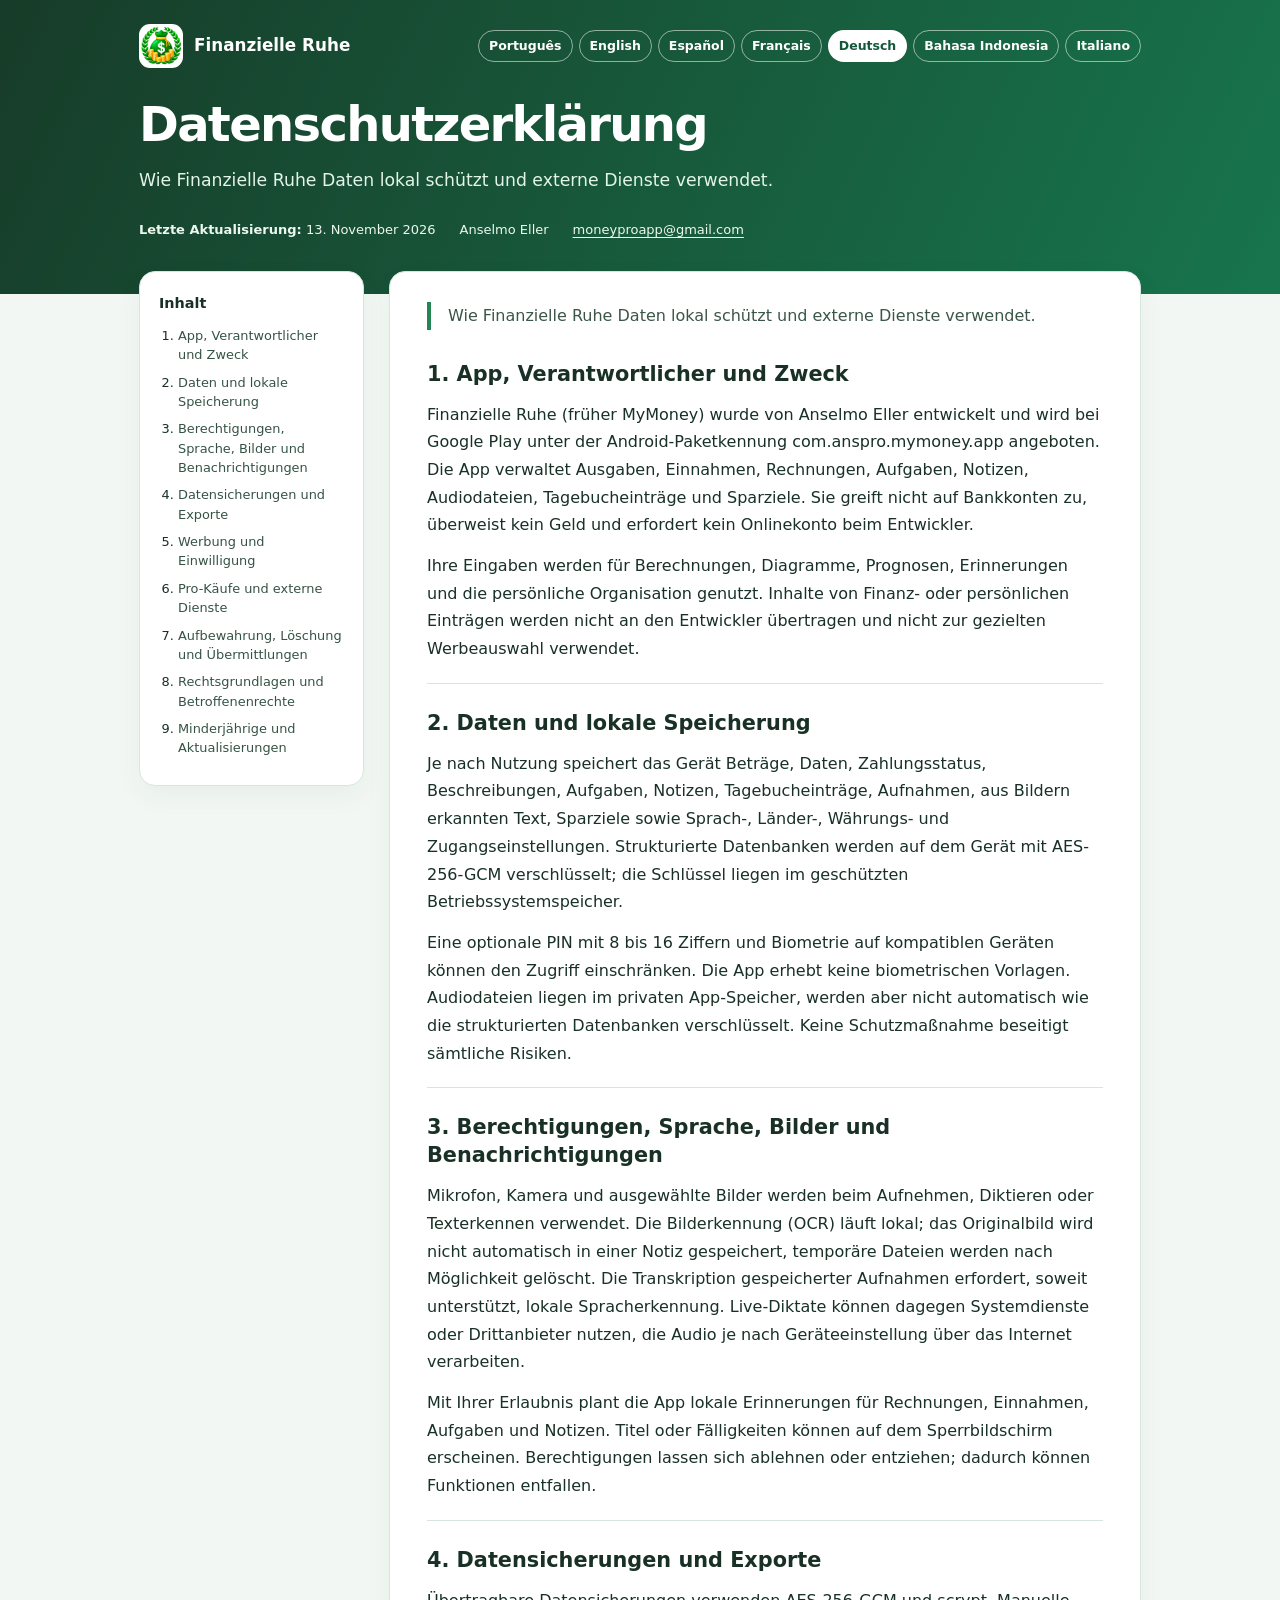
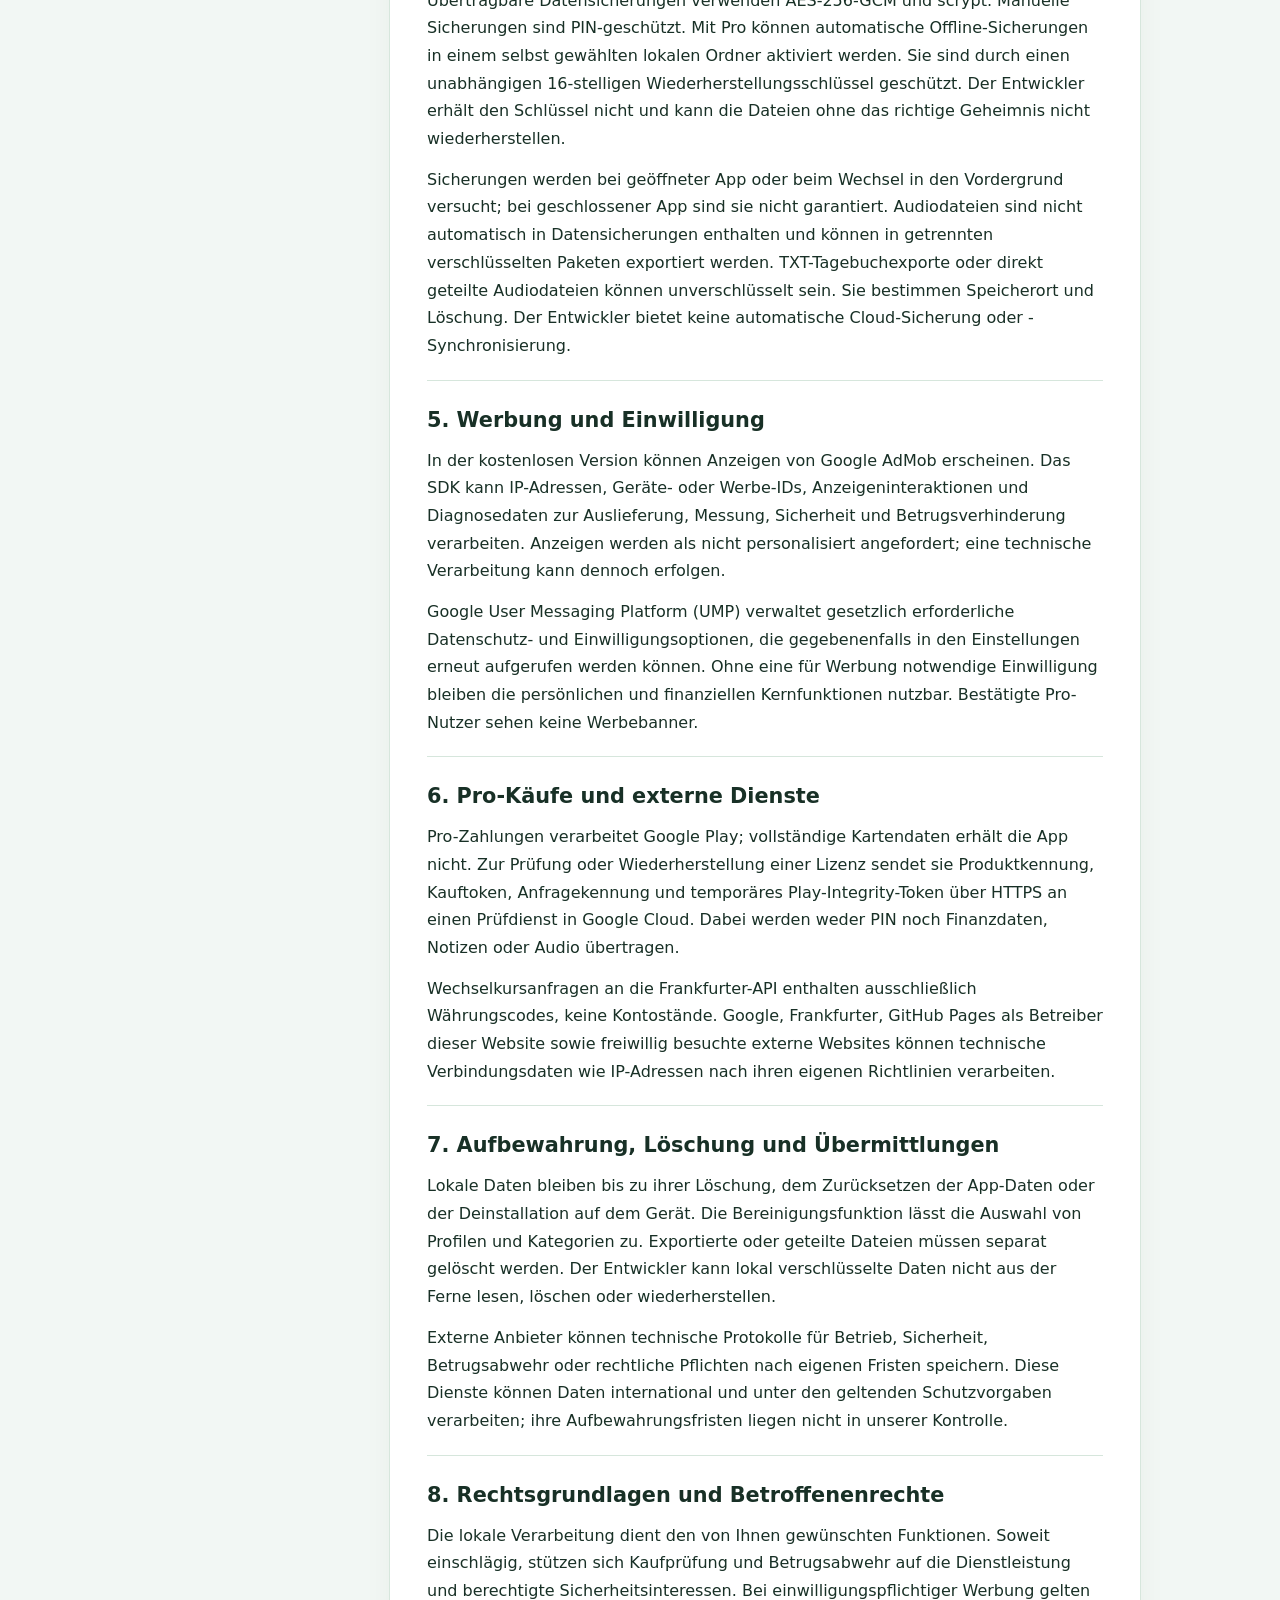
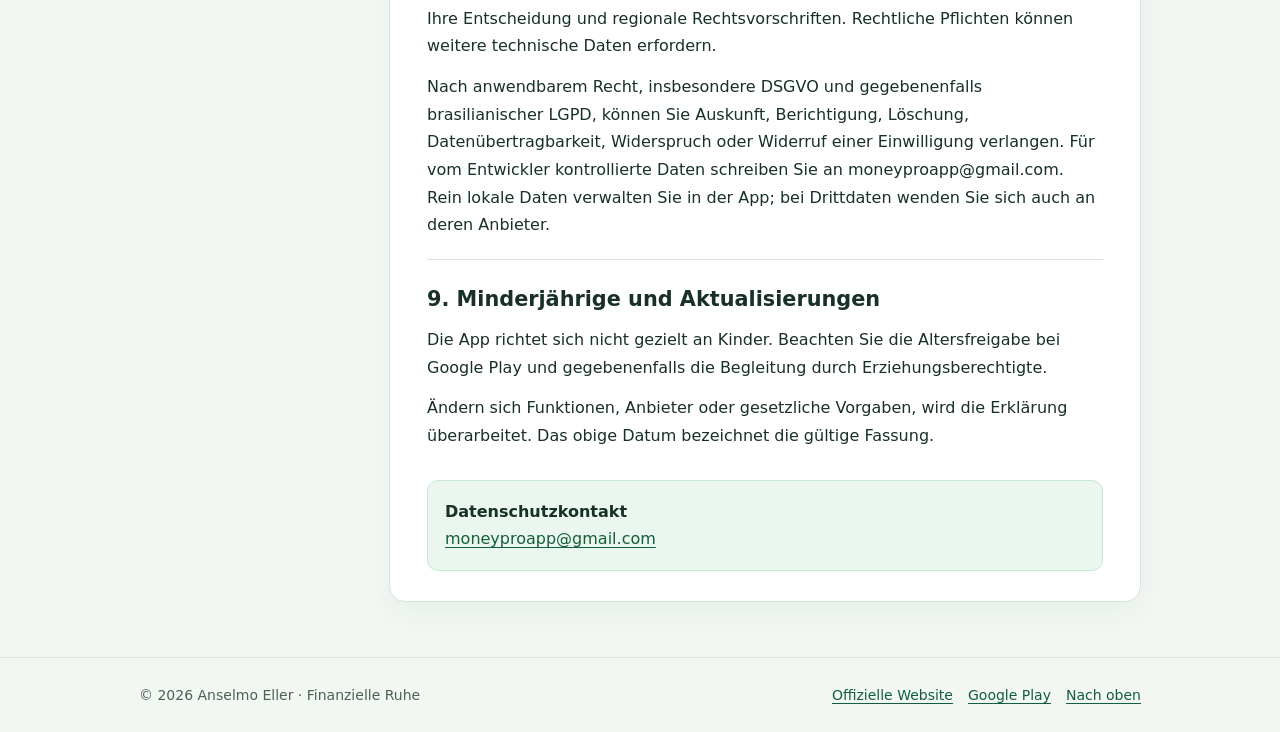
==== de/index.html @ 85665f8b "Add files via upload" ====
<!doctype html><html lang="de-DE"><head><meta charset="utf-8"><meta name="viewport" content="width=device-width,initial-scale=1"><title>Datenschutzerklärung | Finanzielle Ruhe</title><meta name="description" content="Wie Finanzielle Ruhe Daten lokal schützt und externe Dienste verwendet."><meta name="robots" content="index,follow"><meta name="theme-color" content="#155a38"><link rel="canonical" href="https://anselmoeller.github.io/mymoney-privacidade/de/"><link rel="alternate" hreflang="pt-BR" href="https://anselmoeller.github.io/mymoney-privacidade/">
<link rel="alternate" hreflang="en-US" href="https://anselmoeller.github.io/mymoney-privacidade/en/">
<link rel="alternate" hreflang="es-419" href="https://anselmoeller.github.io/mymoney-privacidade/es/">
<link rel="alternate" hreflang="fr-FR" href="https://anselmoeller.github.io/mymoney-privacidade/fr/">
<link rel="alternate" hreflang="de-DE" href="https://anselmoeller.github.io/mymoney-privacidade/de/">
<link rel="alternate" hreflang="id" href="https://anselmoeller.github.io/mymoney-privacidade/id/">
<link rel="alternate" hreflang="it-IT" href="https://anselmoeller.github.io/mymoney-privacidade/it/"><link rel="alternate" hreflang="x-default" href="https://anselmoeller.github.io/mymoney-privacidade/"><link rel="icon" href="../assets/privacy-favicon.png" type="image/png"><link rel="stylesheet" href="../assets/privacy.css"><meta property="og:type" content="website"><meta property="og:title" content="Datenschutzerklärung | Finanzielle Ruhe"><meta property="og:description" content="Wie Finanzielle Ruhe Daten lokal schützt und externe Dienste verwendet."><meta property="og:url" content="https://anselmoeller.github.io/mymoney-privacidade/de/"></head><body id="top"><a class="skip" href="#main">Datenschutzerklärung</a><header class="hero"><div class="wrap"><div class="top"><a class="brand" href="https://anselmoeller.github.io/paz-financeira/de/"><img src="../assets/privacy-app-icon.webp" alt="" width="44" height="44"><span>Finanzielle Ruhe</span></a><nav class="languages" aria-label="Languages"><a lang="pt-BR" hreflang="pt-BR" href="https://anselmoeller.github.io/mymoney-privacidade/">Português</a>
<a lang="en-US" hreflang="en-US" href="https://anselmoeller.github.io/mymoney-privacidade/en/">English</a>
<a lang="es-419" hreflang="es-419" href="https://anselmoeller.github.io/mymoney-privacidade/es/">Español</a>
<a lang="fr-FR" hreflang="fr-FR" href="https://anselmoeller.github.io/mymoney-privacidade/fr/">Français</a>
<a lang="de-DE" hreflang="de-DE" href="https://anselmoeller.github.io/mymoney-privacidade/de/" aria-current="page">Deutsch</a>
<a lang="id" hreflang="id" href="https://anselmoeller.github.io/mymoney-privacidade/id/">Bahasa Indonesia</a>
<a lang="it-IT" hreflang="it-IT" href="https://anselmoeller.github.io/mymoney-privacidade/it/">Italiano</a></nav></div><div class="heading"><h1>Datenschutzerklärung</h1><p>Wie Finanzielle Ruhe Daten lokal schützt und externe Dienste verwendet.</p><div class="meta"><span><strong>Letzte Aktualisierung:</strong> 13. November 2026</span><span>Anselmo Eller</span><span><a href="mailto:moneyproapp@gmail.com">moneyproapp@gmail.com</a></span></div></div></div></header><div class="wrap grid" id="main"><aside class="toc"><h2>Inhalt</h2><ol><li><a href="#p-1">App, Verantwortlicher und Zweck</a></li>
<li><a href="#p-2">Daten und lokale Speicherung</a></li>
<li><a href="#p-3">Berechtigungen, Sprache, Bilder und Benachrichtigungen</a></li>
<li><a href="#p-4">Datensicherungen und Exporte</a></li>
<li><a href="#p-5">Werbung und Einwilligung</a></li>
<li><a href="#p-6">Pro-Käufe und externe Dienste</a></li>
<li><a href="#p-7">Aufbewahrung, Löschung und Übermittlungen</a></li>
<li><a href="#p-8">Rechtsgrundlagen und Betroffenenrechte</a></li>
<li><a href="#p-9">Minderjährige und Aktualisierungen</a></li></ol></aside><main class="paper"><p class="intro">Wie Finanzielle Ruhe Daten lokal schützt und externe Dienste verwendet.</p><section id="p-1" aria-labelledby="h-1"><h2 id="h-1">1. App, Verantwortlicher und Zweck</h2>
<p>Finanzielle Ruhe (früher MyMoney) wurde von Anselmo Eller entwickelt und wird bei Google Play unter der Android-Paketkennung com.anspro.mymoney.app angeboten. Die App verwaltet Ausgaben, Einnahmen, Rechnungen, Aufgaben, Notizen, Audiodateien, Tagebucheinträge und Sparziele. Sie greift nicht auf Bankkonten zu, überweist kein Geld und erfordert kein Onlinekonto beim Entwickler.</p><p>Ihre Eingaben werden für Berechnungen, Diagramme, Prognosen, Erinnerungen und die persönliche Organisation genutzt. Inhalte von Finanz- oder persönlichen Einträgen werden nicht an den Entwickler übertragen und nicht zur gezielten Werbeauswahl verwendet.</p></section>
<section id="p-2" aria-labelledby="h-2"><h2 id="h-2">2. Daten und lokale Speicherung</h2>
<p>Je nach Nutzung speichert das Gerät Beträge, Daten, Zahlungsstatus, Beschreibungen, Aufgaben, Notizen, Tagebucheinträge, Aufnahmen, aus Bildern erkannten Text, Sparziele sowie Sprach-, Länder-, Währungs- und Zugangseinstellungen. Strukturierte Datenbanken werden auf dem Gerät mit AES-256-GCM verschlüsselt; die Schlüssel liegen im geschützten Betriebssystemspeicher.</p><p>Eine optionale PIN mit 8 bis 16 Ziffern und Biometrie auf kompatiblen Geräten können den Zugriff einschränken. Die App erhebt keine biometrischen Vorlagen. Audiodateien liegen im privaten App-Speicher, werden aber nicht automatisch wie die strukturierten Datenbanken verschlüsselt. Keine Schutzmaßnahme beseitigt sämtliche Risiken.</p></section>
<section id="p-3" aria-labelledby="h-3"><h2 id="h-3">3. Berechtigungen, Sprache, Bilder und Benachrichtigungen</h2>
<p>Mikrofon, Kamera und ausgewählte Bilder werden beim Aufnehmen, Diktieren oder Texterkennen verwendet. Die Bilderkennung (OCR) läuft lokal; das Originalbild wird nicht automatisch in einer Notiz gespeichert, temporäre Dateien werden nach Möglichkeit gelöscht. Die Transkription gespeicherter Aufnahmen erfordert, soweit unterstützt, lokale Spracherkennung. Live-Diktate können dagegen Systemdienste oder Drittanbieter nutzen, die Audio je nach Geräteeinstellung über das Internet verarbeiten.</p><p>Mit Ihrer Erlaubnis plant die App lokale Erinnerungen für Rechnungen, Einnahmen, Aufgaben und Notizen. Titel oder Fälligkeiten können auf dem Sperrbildschirm erscheinen. Berechtigungen lassen sich ablehnen oder entziehen; dadurch können Funktionen entfallen.</p></section>
<section id="p-4" aria-labelledby="h-4"><h2 id="h-4">4. Datensicherungen und Exporte</h2>
<p>Übertragbare Datensicherungen verwenden AES-256-GCM und scrypt. Manuelle Sicherungen sind PIN-geschützt. Mit Pro können automatische Offline-Sicherungen in einem selbst gewählten lokalen Ordner aktiviert werden. Sie sind durch einen unabhängigen 16-stelligen Wiederherstellungsschlüssel geschützt. Der Entwickler erhält den Schlüssel nicht und kann die Dateien ohne das richtige Geheimnis nicht wiederherstellen.</p><p>Sicherungen werden bei geöffneter App oder beim Wechsel in den Vordergrund versucht; bei geschlossener App sind sie nicht garantiert. Audiodateien sind nicht automatisch in Datensicherungen enthalten und können in getrennten verschlüsselten Paketen exportiert werden. TXT-Tagebuchexporte oder direkt geteilte Audiodateien können unverschlüsselt sein. Sie bestimmen Speicherort und Löschung. Der Entwickler bietet keine automatische Cloud-Sicherung oder -Synchronisierung.</p></section>
<section id="p-5" aria-labelledby="h-5"><h2 id="h-5">5. Werbung und Einwilligung</h2>
<p>In der kostenlosen Version können Anzeigen von Google AdMob erscheinen. Das SDK kann IP-Adressen, Geräte- oder Werbe-IDs, Anzeigeninteraktionen und Diagnosedaten zur Auslieferung, Messung, Sicherheit und Betrugsverhinderung verarbeiten. Anzeigen werden als nicht personalisiert angefordert; eine technische Verarbeitung kann dennoch erfolgen.</p><p>Google User Messaging Platform (UMP) verwaltet gesetzlich erforderliche Datenschutz- und Einwilligungsoptionen, die gegebenenfalls in den Einstellungen erneut aufgerufen werden können. Ohne eine für Werbung notwendige Einwilligung bleiben die persönlichen und finanziellen Kernfunktionen nutzbar. Bestätigte Pro-Nutzer sehen keine Werbebanner.</p></section>
<section id="p-6" aria-labelledby="h-6"><h2 id="h-6">6. Pro-Käufe und externe Dienste</h2>
<p>Pro-Zahlungen verarbeitet Google Play; vollständige Kartendaten erhält die App nicht. Zur Prüfung oder Wiederherstellung einer Lizenz sendet sie Produktkennung, Kauftoken, Anfragekennung und temporäres Play-Integrity-Token über HTTPS an einen Prüfdienst in Google Cloud. Dabei werden weder PIN noch Finanzdaten, Notizen oder Audio übertragen.</p><p>Wechselkursanfragen an die Frankfurter-API enthalten ausschließlich Währungscodes, keine Kontostände. Google, Frankfurter, GitHub Pages als Betreiber dieser Website sowie freiwillig besuchte externe Websites können technische Verbindungsdaten wie IP-Adressen nach ihren eigenen Richtlinien verarbeiten.</p></section>
<section id="p-7" aria-labelledby="h-7"><h2 id="h-7">7. Aufbewahrung, Löschung und Übermittlungen</h2>
<p>Lokale Daten bleiben bis zu ihrer Löschung, dem Zurücksetzen der App-Daten oder der Deinstallation auf dem Gerät. Die Bereinigungsfunktion lässt die Auswahl von Profilen und Kategorien zu. Exportierte oder geteilte Dateien müssen separat gelöscht werden. Der Entwickler kann lokal verschlüsselte Daten nicht aus der Ferne lesen, löschen oder wiederherstellen.</p><p>Externe Anbieter können technische Protokolle für Betrieb, Sicherheit, Betrugsabwehr oder rechtliche Pflichten nach eigenen Fristen speichern. Diese Dienste können Daten international und unter den geltenden Schutzvorgaben verarbeiten; ihre Aufbewahrungsfristen liegen nicht in unserer Kontrolle.</p></section>
<section id="p-8" aria-labelledby="h-8"><h2 id="h-8">8. Rechtsgrundlagen und Betroffenenrechte</h2>
<p>Die lokale Verarbeitung dient den von Ihnen gewünschten Funktionen. Soweit einschlägig, stützen sich Kaufprüfung und Betrugsabwehr auf die Dienstleistung und berechtigte Sicherheitsinteressen. Bei einwilligungspflichtiger Werbung gelten Ihre Entscheidung und regionale Rechtsvorschriften. Rechtliche Pflichten können weitere technische Daten erfordern.</p><p>Nach anwendbarem Recht, insbesondere DSGVO und gegebenenfalls brasilianischer LGPD, können Sie Auskunft, Berichtigung, Löschung, Datenübertragbarkeit, Widerspruch oder Widerruf einer Einwilligung verlangen. Für vom Entwickler kontrollierte Daten schreiben Sie an moneyproapp@gmail.com. Rein lokale Daten verwalten Sie in der App; bei Drittdaten wenden Sie sich auch an deren Anbieter.</p></section>
<section id="p-9" aria-labelledby="h-9"><h2 id="h-9">9. Minderjährige und Aktualisierungen</h2>
<p>Die App richtet sich nicht gezielt an Kinder. Beachten Sie die Altersfreigabe bei Google Play und gegebenenfalls die Begleitung durch Erziehungsberechtigte.</p><p>Ändern sich Funktionen, Anbieter oder gesetzliche Vorgaben, wird die Erklärung überarbeitet. Das obige Datum bezeichnet die gültige Fassung.</p></section><div class="contact"><strong>Datenschutzkontakt</strong><a href="mailto:moneyproapp@gmail.com">moneyproapp@gmail.com</a></div></main></div><footer class="footer"><div class="wrap foot"><span>© 2026 Anselmo Eller · Finanzielle Ruhe</span><span><a href="https://anselmoeller.github.io/paz-financeira/de/">Offizielle Website</a><a href="https://play.google.com/store/apps/details?id=com.anspro.mymoney.app">Google Play</a><a href="#top">Nach oben</a></span></div></footer></body></html>
---- assets/privacy.css ----
:root{color-scheme:light;--fg:#183026;--green:#136340;--muted:#4b6256;--line:#d6e6dc;--bg:#f2f7f4}*{box-sizing:border-box}html{scroll-behavior:smooth}body{margin:0;background:var(--bg);color:var(--fg);font:16px/1.73 system-ui,-apple-system,"Segoe UI",Arial,sans-serif}a{color:#125f3c;text-underline-offset:3px}a:focus-visible{outline:3px solid #e9b94e;outline-offset:3px}a:hover{text-decoration:none}.wrap{max-width:1040px;margin:0 auto;padding:0 19px}.hero{background:linear-gradient(115deg,#173c29,#17754d);color:#fff;padding:24px 0 52px}.hero a{color:inherit}.top{display:flex;justify-content:space-between;align-items:center;gap:16px;flex-wrap:wrap}.brand{display:flex;align-items:center;gap:11px;text-decoration:none;font-size:1.05rem;font-weight:750}.brand img{width:44px;height:44px;border-radius:11px;background:#fff}.languages{display:flex;flex-wrap:wrap;gap:6px}.languages a{border:1px solid #ffffff88;border-radius:30px;padding:4px 10px;font-size:12.5px;text-decoration:none;font-weight:650}.languages a[aria-current="page"]{background:white;color:#14583b}.heading{margin-top:28px;max-width:780px}.heading h1{font-size:clamp(2rem,4vw,3rem);line-height:1.2;letter-spacing:-.035em;margin:7px 0 12px}.heading p{margin:0;color:#e3f4e8;font-size:1.08rem}.meta{display:flex;gap:8px 24px;flex-wrap:wrap;font-size:13px;margin-top:24px;color:#ecf7ef}.grid{position:relative;display:grid;grid-template-columns:225px minmax(0,1fr);gap:25px;align-items:start;margin-top:-23px;margin-bottom:55px}.toc,.paper{background:white;border:1px solid var(--line);border-radius:16px;box-shadow:0 10px 28px #123b1e0c}.toc{position:sticky;top:14px;padding:19px}.toc h2{font-size:.9rem;margin:0 0 10px}.toc ol{padding-left:19px;margin:0}.toc li{font-size:12.9px;line-height:1.5;margin:8px 0}.toc a{color:#355344;text-decoration:none}.toc a:hover{text-decoration:underline}.paper{padding:30px 37px;overflow-wrap:anywhere}.paper .intro{border-left:4px solid #238653;padding-left:17px;color:#3b5648;margin:0 0 30px}.paper section{border-bottom:1px solid var(--line);padding-bottom:20px;margin-bottom:25px;scroll-margin-top:15px}.paper section:last-of-type{border:0;padding:0;margin:0}.paper h2{font-size:1.3rem;line-height:1.35;margin:0 0 13px}.paper p{margin:0 0 13px}.paper p:last-child{margin-bottom:0}.contact{margin-top:30px;background:#eaf6ee;border:1px solid #c9e7d5;padding:17px;border-radius:11px}.contact strong{display:block}.footer{border-top:1px solid #d6e6dc;padding:25px 0;color:var(--muted);font-size:14px}.foot{display:flex;justify-content:space-between;gap:15px;align-items:center;flex-wrap:wrap}.foot a{margin-left:15px}.skip{position:absolute;top:-100px;left:1rem;background:white;padding:8px 12px;z-index:5}.skip:focus{top:1rem}@media(max-width:780px){.grid{display:block}.toc{position:static;margin-bottom:17px}.toc ol{columns:2}.paper{padding:25px}}@media(max-width:500px){.hero{padding:17px 0 42px}.wrap{padding:0 13px}.heading{margin-top:23px}.languages a{padding:3px 7px}.toc{padding:16px}.toc ol{columns:1}.paper{padding:22px 17px}.meta{gap:4px 15px}.foot a{margin:0 14px 0 0}}@media(prefers-reduced-motion:reduce){html{scroll-behavior:auto}}
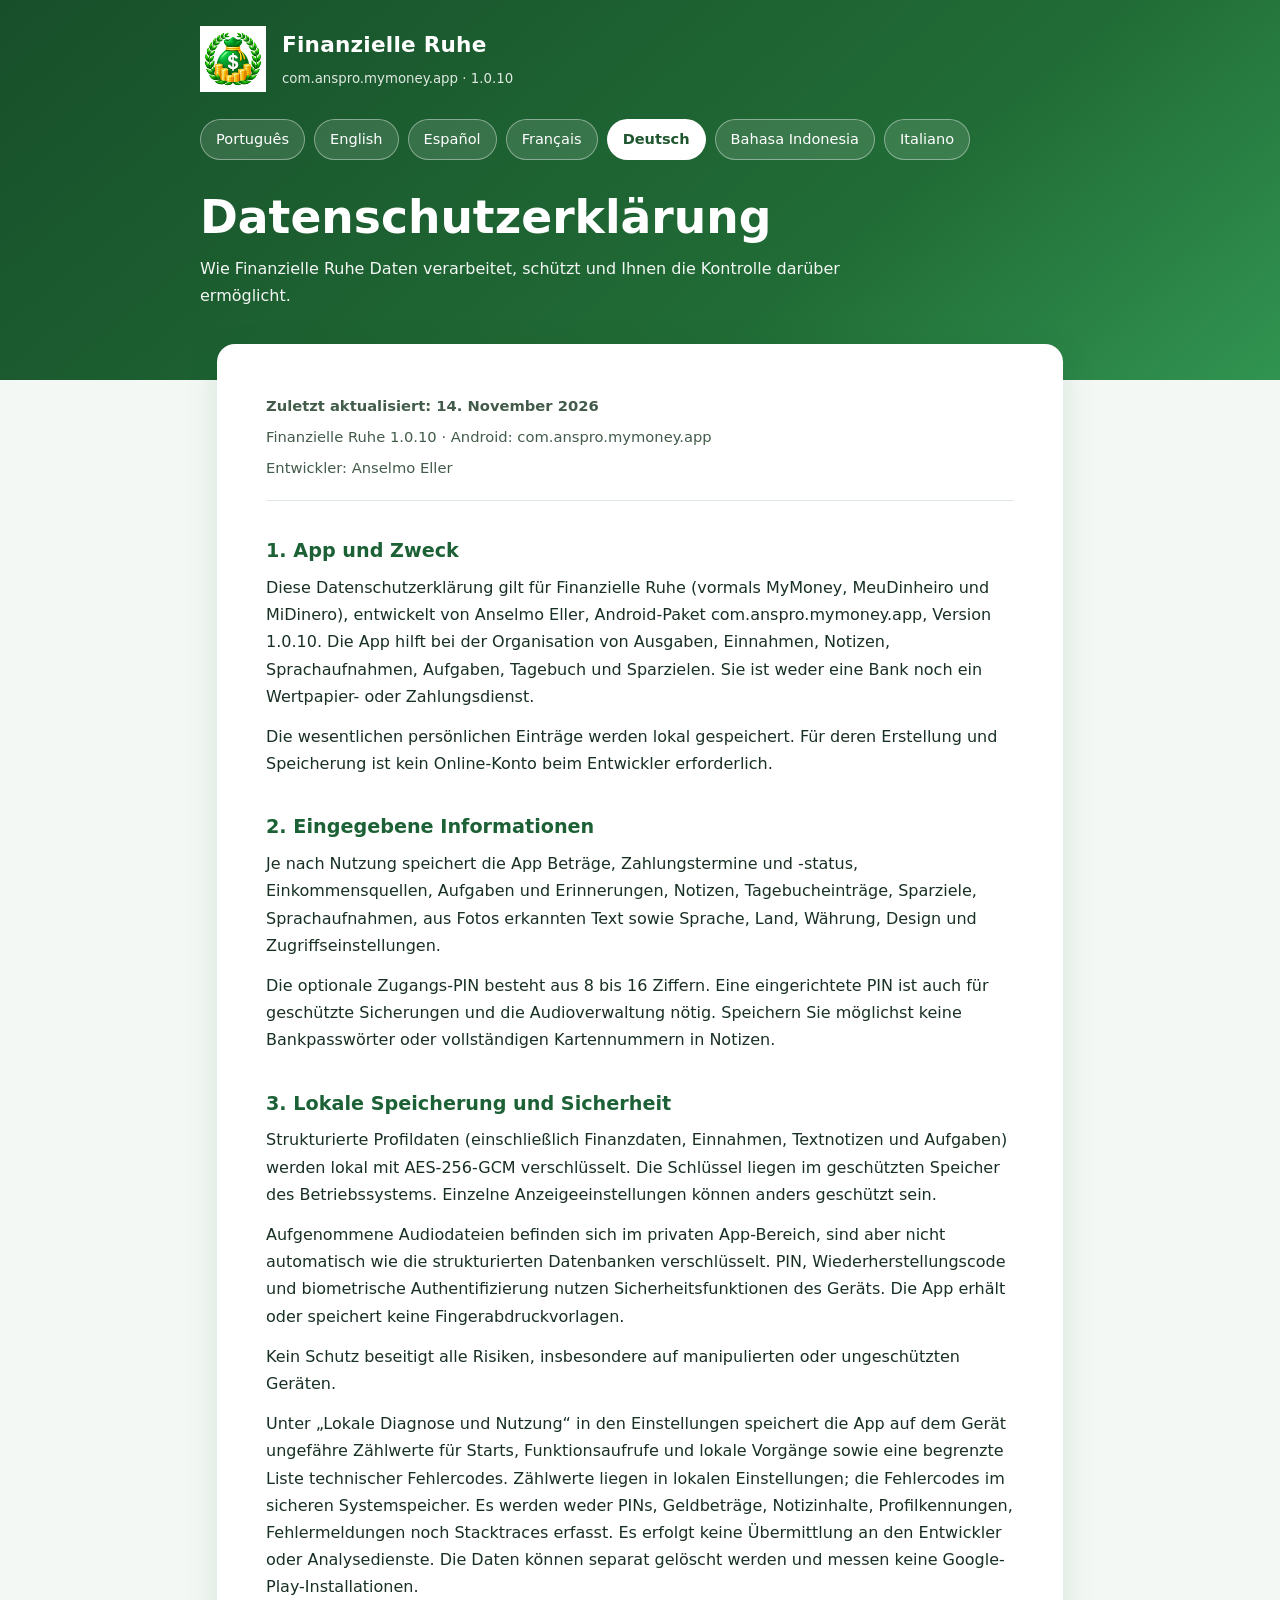
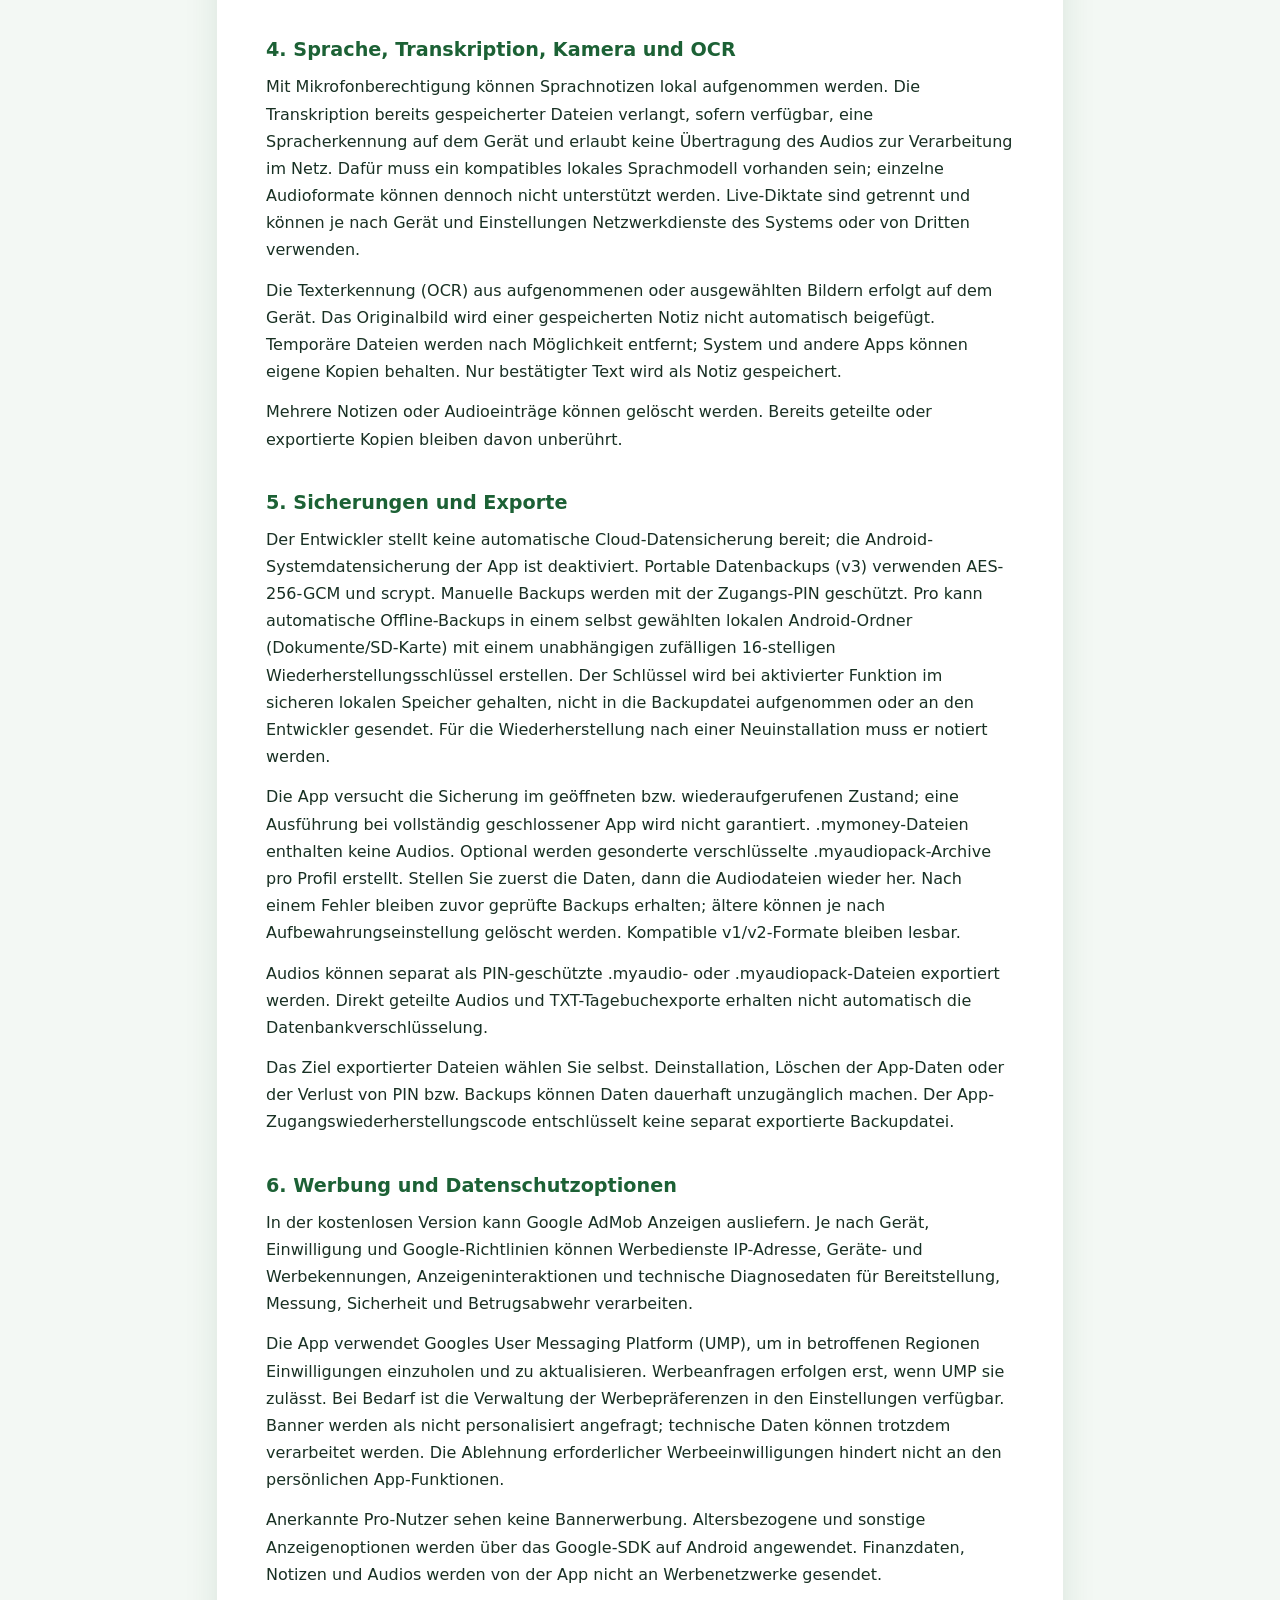
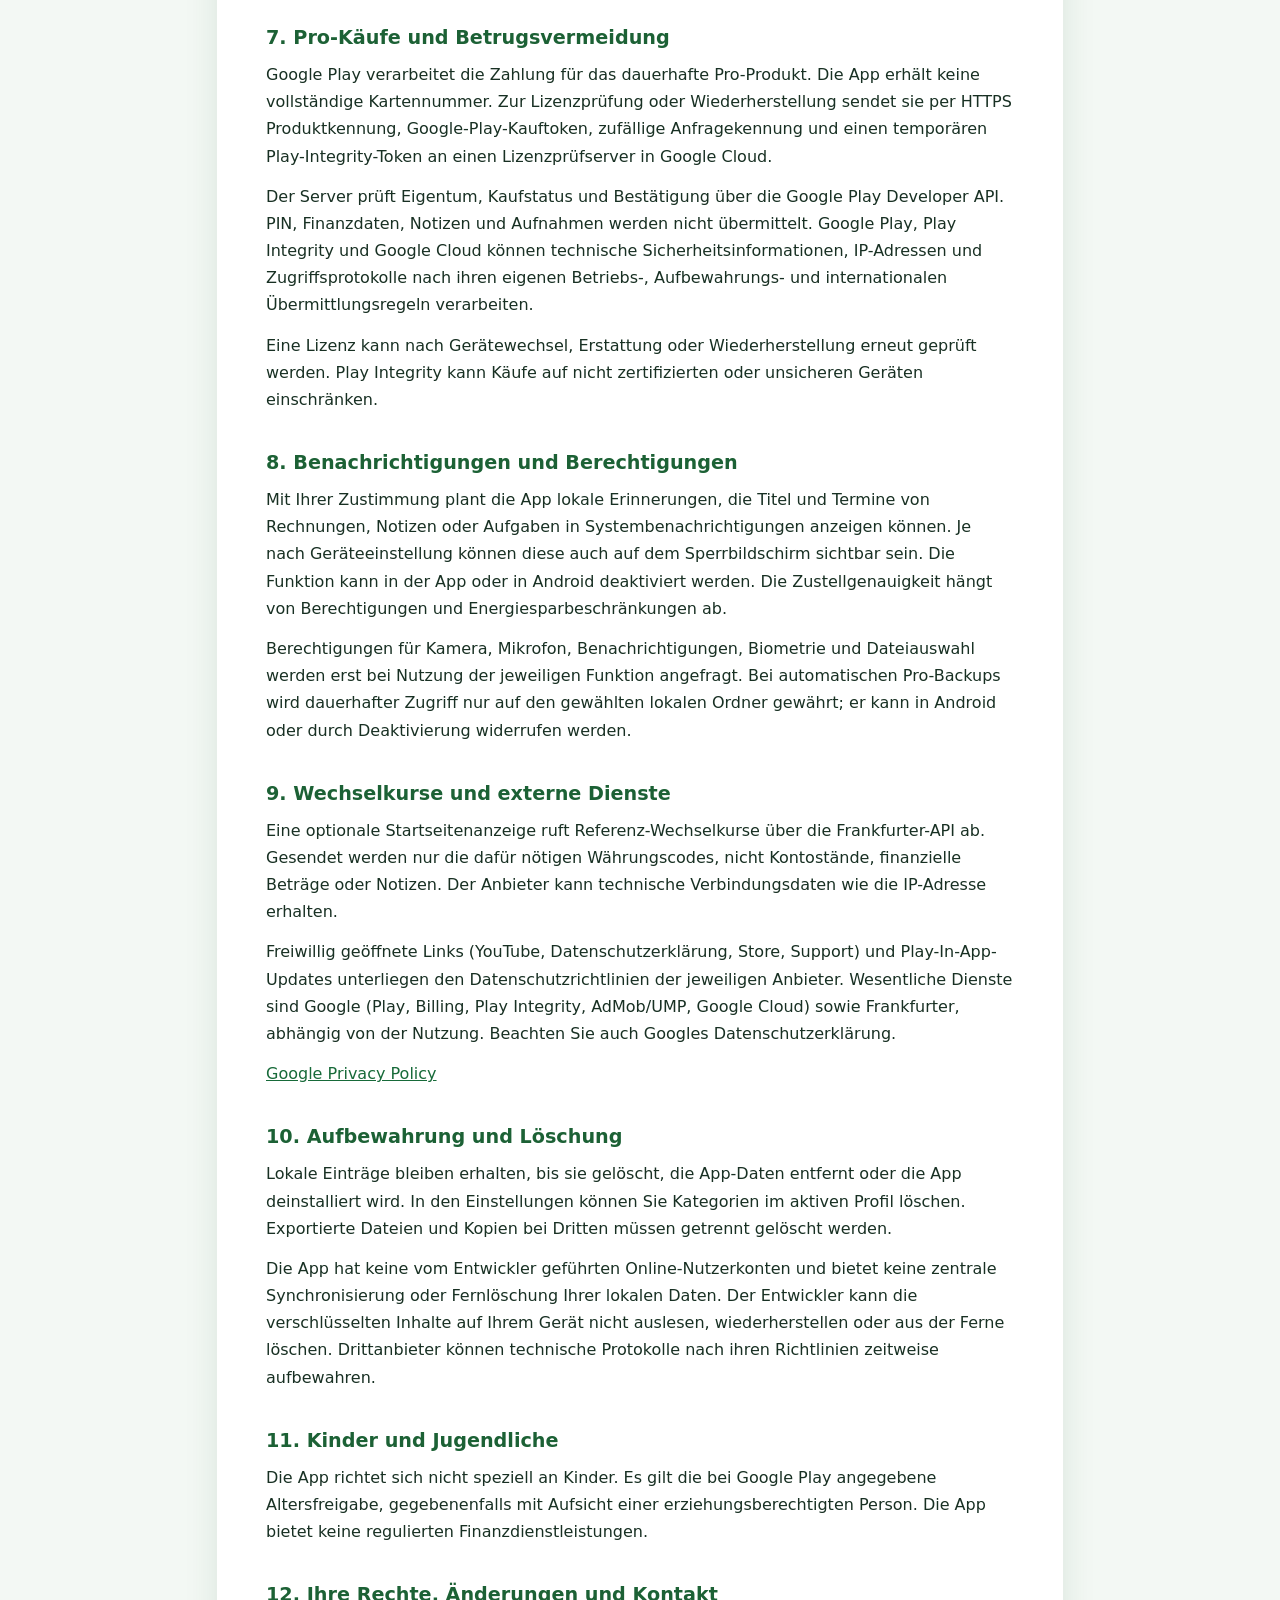
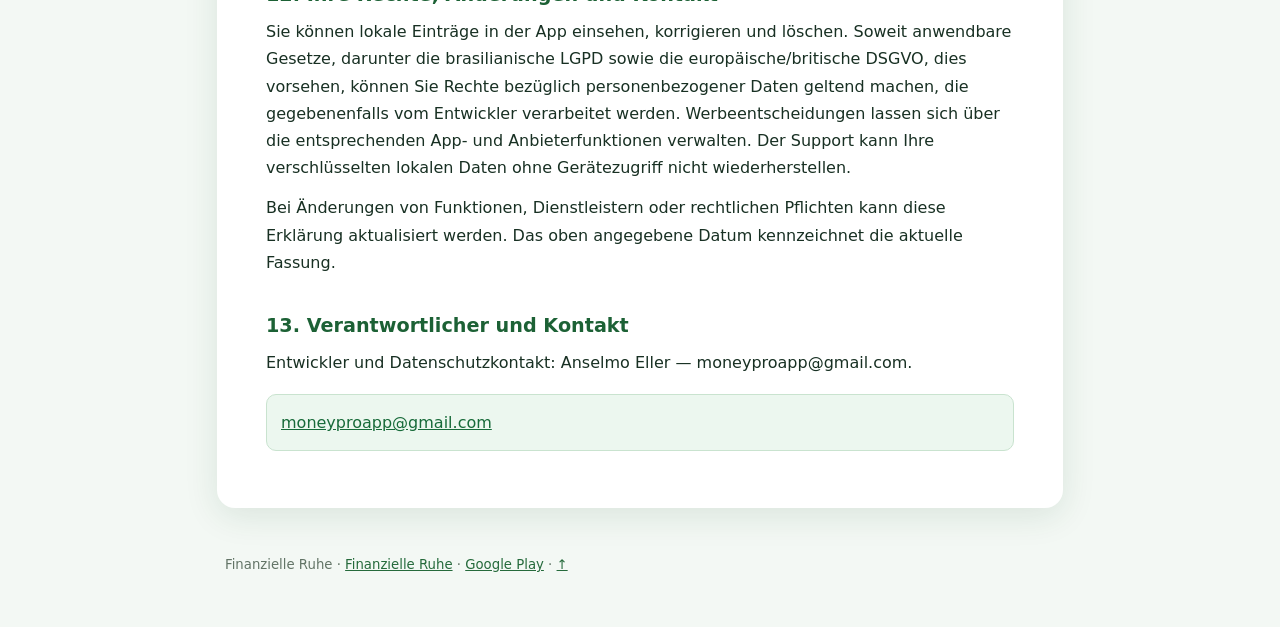
==== commit c539e198: "Update index.html" ====
--- a/de/index.html
+++ b/de/index.html
@@ -1,38 +1,78 @@
-<!doctype html><html lang="de-DE"><head><meta charset="utf-8"><meta name="viewport" content="width=device-width,initial-scale=1"><title>Datenschutzerklärung | Finanzielle Ruhe</title><meta name="description" content="Wie Finanzielle Ruhe Daten lokal schützt und externe Dienste verwendet."><meta name="robots" content="index,follow"><meta name="theme-color" content="#155a38"><link rel="canonical" href="https://anselmoeller.github.io/mymoney-privacidade/de/"><link rel="alternate" hreflang="pt-BR" href="https://anselmoeller.github.io/mymoney-privacidade/">
+
+<!doctype html>
+<html lang="de">
+<head>
+<meta charset="utf-8">
+<meta name="viewport" content="width=device-width, initial-scale=1">
+<meta name="description" content="Wie Finanzielle Ruhe Daten verarbeitet, schützt und Ihnen die Kontrolle darüber ermöglicht.">
+<link rel="canonical" href="https://anselmoeller.github.io/mymoney-privacidade/de/">
+<link rel="alternate" hreflang="pt-BR" href="https://anselmoeller.github.io/mymoney-privacidade/">
 <link rel="alternate" hreflang="en-US" href="https://anselmoeller.github.io/mymoney-privacidade/en/">
-<link rel="alternate" hreflang="es-419" href="https://anselmoeller.github.io/mymoney-privacidade/es/">
-<link rel="alternate" hreflang="fr-FR" href="https://anselmoeller.github.io/mymoney-privacidade/fr/">
-<link rel="alternate" hreflang="de-DE" href="https://anselmoeller.github.io/mymoney-privacidade/de/">
+<link rel="alternate" hreflang="es" href="https://anselmoeller.github.io/mymoney-privacidade/es/">
+<link rel="alternate" hreflang="fr" href="https://anselmoeller.github.io/mymoney-privacidade/fr/">
+<link rel="alternate" hreflang="de" href="https://anselmoeller.github.io/mymoney-privacidade/de/">
 <link rel="alternate" hreflang="id" href="https://anselmoeller.github.io/mymoney-privacidade/id/">
-<link rel="alternate" hreflang="it-IT" href="https://anselmoeller.github.io/mymoney-privacidade/it/"><link rel="alternate" hreflang="x-default" href="https://anselmoeller.github.io/mymoney-privacidade/"><link rel="icon" href="../assets/privacy-favicon.png" type="image/png"><link rel="stylesheet" href="../assets/privacy.css"><meta property="og:type" content="website"><meta property="og:title" content="Datenschutzerklärung | Finanzielle Ruhe"><meta property="og:description" content="Wie Finanzielle Ruhe Daten lokal schützt und externe Dienste verwendet."><meta property="og:url" content="https://anselmoeller.github.io/mymoney-privacidade/de/"></head><body id="top"><a class="skip" href="#main">Datenschutzerklärung</a><header class="hero"><div class="wrap"><div class="top"><a class="brand" href="https://anselmoeller.github.io/paz-financeira/de/"><img src="../assets/privacy-app-icon.webp" alt="" width="44" height="44"><span>Finanzielle Ruhe</span></a><nav class="languages" aria-label="Languages"><a lang="pt-BR" hreflang="pt-BR" href="https://anselmoeller.github.io/mymoney-privacidade/">Português</a>
-<a lang="en-US" hreflang="en-US" href="https://anselmoeller.github.io/mymoney-privacidade/en/">English</a>
-<a lang="es-419" hreflang="es-419" href="https://anselmoeller.github.io/mymoney-privacidade/es/">Español</a>
-<a lang="fr-FR" hreflang="fr-FR" href="https://anselmoeller.github.io/mymoney-privacidade/fr/">Français</a>
-<a lang="de-DE" hreflang="de-DE" href="https://anselmoeller.github.io/mymoney-privacidade/de/" aria-current="page">Deutsch</a>
-<a lang="id" hreflang="id" href="https://anselmoeller.github.io/mymoney-privacidade/id/">Bahasa Indonesia</a>
-<a lang="it-IT" hreflang="it-IT" href="https://anselmoeller.github.io/mymoney-privacidade/it/">Italiano</a></nav></div><div class="heading"><h1>Datenschutzerklärung</h1><p>Wie Finanzielle Ruhe Daten lokal schützt und externe Dienste verwendet.</p><div class="meta"><span><strong>Letzte Aktualisierung:</strong> 13. November 2026</span><span>Anselmo Eller</span><span><a href="mailto:moneyproapp@gmail.com">moneyproapp@gmail.com</a></span></div></div></div></header><div class="wrap grid" id="main"><aside class="toc"><h2>Inhalt</h2><ol><li><a href="#p-1">App, Verantwortlicher und Zweck</a></li>
-<li><a href="#p-2">Daten und lokale Speicherung</a></li>
-<li><a href="#p-3">Berechtigungen, Sprache, Bilder und Benachrichtigungen</a></li>
-<li><a href="#p-4">Datensicherungen und Exporte</a></li>
-<li><a href="#p-5">Werbung und Einwilligung</a></li>
-<li><a href="#p-6">Pro-Käufe und externe Dienste</a></li>
-<li><a href="#p-7">Aufbewahrung, Löschung und Übermittlungen</a></li>
-<li><a href="#p-8">Rechtsgrundlagen und Betroffenenrechte</a></li>
-<li><a href="#p-9">Minderjährige und Aktualisierungen</a></li></ol></aside><main class="paper"><p class="intro">Wie Finanzielle Ruhe Daten lokal schützt und externe Dienste verwendet.</p><section id="p-1" aria-labelledby="h-1"><h2 id="h-1">1. App, Verantwortlicher und Zweck</h2>
-<p>Finanzielle Ruhe (früher MyMoney) wurde von Anselmo Eller entwickelt und wird bei Google Play unter der Android-Paketkennung com.anspro.mymoney.app angeboten. Die App verwaltet Ausgaben, Einnahmen, Rechnungen, Aufgaben, Notizen, Audiodateien, Tagebucheinträge und Sparziele. Sie greift nicht auf Bankkonten zu, überweist kein Geld und erfordert kein Onlinekonto beim Entwickler.</p><p>Ihre Eingaben werden für Berechnungen, Diagramme, Prognosen, Erinnerungen und die persönliche Organisation genutzt. Inhalte von Finanz- oder persönlichen Einträgen werden nicht an den Entwickler übertragen und nicht zur gezielten Werbeauswahl verwendet.</p></section>
-<section id="p-2" aria-labelledby="h-2"><h2 id="h-2">2. Daten und lokale Speicherung</h2>
-<p>Je nach Nutzung speichert das Gerät Beträge, Daten, Zahlungsstatus, Beschreibungen, Aufgaben, Notizen, Tagebucheinträge, Aufnahmen, aus Bildern erkannten Text, Sparziele sowie Sprach-, Länder-, Währungs- und Zugangseinstellungen. Strukturierte Datenbanken werden auf dem Gerät mit AES-256-GCM verschlüsselt; die Schlüssel liegen im geschützten Betriebssystemspeicher.</p><p>Eine optionale PIN mit 8 bis 16 Ziffern und Biometrie auf kompatiblen Geräten können den Zugriff einschränken. Die App erhebt keine biometrischen Vorlagen. Audiodateien liegen im privaten App-Speicher, werden aber nicht automatisch wie die strukturierten Datenbanken verschlüsselt. Keine Schutzmaßnahme beseitigt sämtliche Risiken.</p></section>
-<section id="p-3" aria-labelledby="h-3"><h2 id="h-3">3. Berechtigungen, Sprache, Bilder und Benachrichtigungen</h2>
-<p>Mikrofon, Kamera und ausgewählte Bilder werden beim Aufnehmen, Diktieren oder Texterkennen verwendet. Die Bilderkennung (OCR) läuft lokal; das Originalbild wird nicht automatisch in einer Notiz gespeichert, temporäre Dateien werden nach Möglichkeit gelöscht. Die Transkription gespeicherter Aufnahmen erfordert, soweit unterstützt, lokale Spracherkennung. Live-Diktate können dagegen Systemdienste oder Drittanbieter nutzen, die Audio je nach Geräteeinstellung über das Internet verarbeiten.</p><p>Mit Ihrer Erlaubnis plant die App lokale Erinnerungen für Rechnungen, Einnahmen, Aufgaben und Notizen. Titel oder Fälligkeiten können auf dem Sperrbildschirm erscheinen. Berechtigungen lassen sich ablehnen oder entziehen; dadurch können Funktionen entfallen.</p></section>
-<section id="p-4" aria-labelledby="h-4"><h2 id="h-4">4. Datensicherungen und Exporte</h2>
-<p>Übertragbare Datensicherungen verwenden AES-256-GCM und scrypt. Manuelle Sicherungen sind PIN-geschützt. Mit Pro können automatische Offline-Sicherungen in einem selbst gewählten lokalen Ordner aktiviert werden. Sie sind durch einen unabhängigen 16-stelligen Wiederherstellungsschlüssel geschützt. Der Entwickler erhält den Schlüssel nicht und kann die Dateien ohne das richtige Geheimnis nicht wiederherstellen.</p><p>Sicherungen werden bei geöffneter App oder beim Wechsel in den Vordergrund versucht; bei geschlossener App sind sie nicht garantiert. Audiodateien sind nicht automatisch in Datensicherungen enthalten und können in getrennten verschlüsselten Paketen exportiert werden. TXT-Tagebuchexporte oder direkt geteilte Audiodateien können unverschlüsselt sein. Sie bestimmen Speicherort und Löschung. Der Entwickler bietet keine automatische Cloud-Sicherung oder -Synchronisierung.</p></section>
-<section id="p-5" aria-labelledby="h-5"><h2 id="h-5">5. Werbung und Einwilligung</h2>
-<p>In der kostenlosen Version können Anzeigen von Google AdMob erscheinen. Das SDK kann IP-Adressen, Geräte- oder Werbe-IDs, Anzeigeninteraktionen und Diagnosedaten zur Auslieferung, Messung, Sicherheit und Betrugsverhinderung verarbeiten. Anzeigen werden als nicht personalisiert angefordert; eine technische Verarbeitung kann dennoch erfolgen.</p><p>Google User Messaging Platform (UMP) verwaltet gesetzlich erforderliche Datenschutz- und Einwilligungsoptionen, die gegebenenfalls in den Einstellungen erneut aufgerufen werden können. Ohne eine für Werbung notwendige Einwilligung bleiben die persönlichen und finanziellen Kernfunktionen nutzbar. Bestätigte Pro-Nutzer sehen keine Werbebanner.</p></section>
-<section id="p-6" aria-labelledby="h-6"><h2 id="h-6">6. Pro-Käufe und externe Dienste</h2>
-<p>Pro-Zahlungen verarbeitet Google Play; vollständige Kartendaten erhält die App nicht. Zur Prüfung oder Wiederherstellung einer Lizenz sendet sie Produktkennung, Kauftoken, Anfragekennung und temporäres Play-Integrity-Token über HTTPS an einen Prüfdienst in Google Cloud. Dabei werden weder PIN noch Finanzdaten, Notizen oder Audio übertragen.</p><p>Wechselkursanfragen an die Frankfurter-API enthalten ausschließlich Währungscodes, keine Kontostände. Google, Frankfurter, GitHub Pages als Betreiber dieser Website sowie freiwillig besuchte externe Websites können technische Verbindungsdaten wie IP-Adressen nach ihren eigenen Richtlinien verarbeiten.</p></section>
-<section id="p-7" aria-labelledby="h-7"><h2 id="h-7">7. Aufbewahrung, Löschung und Übermittlungen</h2>
-<p>Lokale Daten bleiben bis zu ihrer Löschung, dem Zurücksetzen der App-Daten oder der Deinstallation auf dem Gerät. Die Bereinigungsfunktion lässt die Auswahl von Profilen und Kategorien zu. Exportierte oder geteilte Dateien müssen separat gelöscht werden. Der Entwickler kann lokal verschlüsselte Daten nicht aus der Ferne lesen, löschen oder wiederherstellen.</p><p>Externe Anbieter können technische Protokolle für Betrieb, Sicherheit, Betrugsabwehr oder rechtliche Pflichten nach eigenen Fristen speichern. Diese Dienste können Daten international und unter den geltenden Schutzvorgaben verarbeiten; ihre Aufbewahrungsfristen liegen nicht in unserer Kontrolle.</p></section>
-<section id="p-8" aria-labelledby="h-8"><h2 id="h-8">8. Rechtsgrundlagen und Betroffenenrechte</h2>
-<p>Die lokale Verarbeitung dient den von Ihnen gewünschten Funktionen. Soweit einschlägig, stützen sich Kaufprüfung und Betrugsabwehr auf die Dienstleistung und berechtigte Sicherheitsinteressen. Bei einwilligungspflichtiger Werbung gelten Ihre Entscheidung und regionale Rechtsvorschriften. Rechtliche Pflichten können weitere technische Daten erfordern.</p><p>Nach anwendbarem Recht, insbesondere DSGVO und gegebenenfalls brasilianischer LGPD, können Sie Auskunft, Berichtigung, Löschung, Datenübertragbarkeit, Widerspruch oder Widerruf einer Einwilligung verlangen. Für vom Entwickler kontrollierte Daten schreiben Sie an moneyproapp@gmail.com. Rein lokale Daten verwalten Sie in der App; bei Drittdaten wenden Sie sich auch an deren Anbieter.</p></section>
-<section id="p-9" aria-labelledby="h-9"><h2 id="h-9">9. Minderjährige und Aktualisierungen</h2>
-<p>Die App richtet sich nicht gezielt an Kinder. Beachten Sie die Altersfreigabe bei Google Play und gegebenenfalls die Begleitung durch Erziehungsberechtigte.</p><p>Ändern sich Funktionen, Anbieter oder gesetzliche Vorgaben, wird die Erklärung überarbeitet. Das obige Datum bezeichnet die gültige Fassung.</p></section><div class="contact"><strong>Datenschutzkontakt</strong><a href="mailto:moneyproapp@gmail.com">moneyproapp@gmail.com</a></div></main></div><footer class="footer"><div class="wrap foot"><span>© 2026 Anselmo Eller · Finanzielle Ruhe</span><span><a href="https://anselmoeller.github.io/paz-financeira/de/">Offizielle Website</a><a href="https://play.google.com/store/apps/details?id=com.anspro.mymoney.app">Google Play</a><a href="#top">Nach oben</a></span></div></footer></body></html>+<link rel="alternate" hreflang="it" href="https://anselmoeller.github.io/mymoney-privacidade/it/">
+<link rel="alternate" hreflang="x-default" href="https://anselmoeller.github.io/mymoney-privacidade/">
+<meta name="robots" content="index,follow">
+<meta name="theme-color" content="#216C36">
+<title>Datenschutzerklärung | Finanzielle Ruhe</title>
+<link rel="icon" href="../assets/paz-financeira-icon-20261114.png" type="image/png">
+<link rel="stylesheet" href="../assets/privacy-20261114.css">
+</head>
+<body id="top">
+<header class="hero"><div class="shell">
+<div class="brand"><img src="../assets/paz-financeira-icon-20261114.png" alt="" width="66" height="66"><div><strong>Finanzielle Ruhe</strong><small>com.anspro.mymoney.app · 1.0.10</small></div></div>
+<nav class="languages" aria-label="Language / idioma"><a href="https://anselmoeller.github.io/mymoney-privacidade/" lang="pt">Português</a> <a href="https://anselmoeller.github.io/mymoney-privacidade/en/" lang="en">English</a> <a href="https://anselmoeller.github.io/mymoney-privacidade/es/" lang="es">Español</a> <a href="https://anselmoeller.github.io/mymoney-privacidade/fr/" lang="fr">Français</a> <a href="https://anselmoeller.github.io/mymoney-privacidade/de/" lang="de" aria-current="page">Deutsch</a> <a href="https://anselmoeller.github.io/mymoney-privacidade/id/" lang="id">Bahasa Indonesia</a> <a href="https://anselmoeller.github.io/mymoney-privacidade/it/" lang="it">Italiano</a></nav>
+<h1>Datenschutzerklärung</h1><p>Wie Finanzielle Ruhe Daten verarbeitet, schützt und Ihnen die Kontrolle darüber ermöglicht.</p></div></header>
+<main class="content"><article class="paper">
+<div class="meta"><div><strong>Zuletzt aktualisiert: 14. November 2026</strong></div><div>Finanzielle Ruhe 1.0.10 · Android: com.anspro.mymoney.app</div><div>Entwickler: Anselmo Eller</div></div>
+<h2 id="section-1">1. App und Zweck</h2>
+<p>Diese Datenschutzerklärung gilt für Finanzielle Ruhe (vormals MyMoney, MeuDinheiro und MiDinero), entwickelt von Anselmo Eller, Android-Paket com.anspro.mymoney.app, Version 1.0.10. Die App hilft bei der Organisation von Ausgaben, Einnahmen, Notizen, Sprachaufnahmen, Aufgaben, Tagebuch und Sparzielen. Sie ist weder eine Bank noch ein Wertpapier- oder Zahlungsdienst.</p>
+<p>Die wesentlichen persönlichen Einträge werden lokal gespeichert. Für deren Erstellung und Speicherung ist kein Online-Konto beim Entwickler erforderlich.</p>
+<h2 id="section-2">2. Eingegebene Informationen</h2>
+<p>Je nach Nutzung speichert die App Beträge, Zahlungstermine und -status, Einkommensquellen, Aufgaben und Erinnerungen, Notizen, Tagebucheinträge, Sparziele, Sprachaufnahmen, aus Fotos erkannten Text sowie Sprache, Land, Währung, Design und Zugriffseinstellungen.</p>
+<p>Die optionale Zugangs-PIN besteht aus 8 bis 16 Ziffern. Eine eingerichtete PIN ist auch für geschützte Sicherungen und die Audioverwaltung nötig. Speichern Sie möglichst keine Bankpasswörter oder vollständigen Kartennummern in Notizen.</p>
+<h2 id="section-3">3. Lokale Speicherung und Sicherheit</h2>
+<p>Strukturierte Profildaten (einschließlich Finanzdaten, Einnahmen, Textnotizen und Aufgaben) werden lokal mit AES-256-GCM verschlüsselt. Die Schlüssel liegen im geschützten Speicher des Betriebssystems. Einzelne Anzeigeeinstellungen können anders geschützt sein.</p>
+<p>Aufgenommene Audiodateien befinden sich im privaten App-Bereich, sind aber nicht automatisch wie die strukturierten Datenbanken verschlüsselt. PIN, Wiederherstellungscode und biometrische Authentifizierung nutzen Sicherheitsfunktionen des Geräts. Die App erhält oder speichert keine Fingerabdruckvorlagen.</p>
+<p>Kein Schutz beseitigt alle Risiken, insbesondere auf manipulierten oder ungeschützten Geräten.</p>
+<p>Unter „Lokale Diagnose und Nutzung“ in den Einstellungen speichert die App auf dem Gerät ungefähre Zählwerte für Starts, Funktionsaufrufe und lokale Vorgänge sowie eine begrenzte Liste technischer Fehlercodes. Zählwerte liegen in lokalen Einstellungen; die Fehlercodes im sicheren Systemspeicher. Es werden weder PINs, Geldbeträge, Notizinhalte, Profilkennungen, Fehlermeldungen noch Stacktraces erfasst. Es erfolgt keine Übermittlung an den Entwickler oder Analysedienste. Die Daten können separat gelöscht werden und messen keine Google-Play-Installationen.</p>
+<h2 id="section-4">4. Sprache, Transkription, Kamera und OCR</h2>
+<p>Mit Mikrofonberechtigung können Sprachnotizen lokal aufgenommen werden. Die Transkription bereits gespeicherter Dateien verlangt, sofern verfügbar, eine Spracherkennung auf dem Gerät und erlaubt keine Übertragung des Audios zur Verarbeitung im Netz. Dafür muss ein kompatibles lokales Sprachmodell vorhanden sein; einzelne Audioformate können dennoch nicht unterstützt werden. Live-Diktate sind getrennt und können je nach Gerät und Einstellungen Netzwerkdienste des Systems oder von Dritten verwenden.</p>
+<p>Die Texterkennung (OCR) aus aufgenommenen oder ausgewählten Bildern erfolgt auf dem Gerät. Das Originalbild wird einer gespeicherten Notiz nicht automatisch beigefügt. Temporäre Dateien werden nach Möglichkeit entfernt; System und andere Apps können eigene Kopien behalten. Nur bestätigter Text wird als Notiz gespeichert.</p>
+<p>Mehrere Notizen oder Audioeinträge können gelöscht werden. Bereits geteilte oder exportierte Kopien bleiben davon unberührt.</p>
+<h2 id="section-5">5. Sicherungen und Exporte</h2>
+<p>Der Entwickler stellt keine automatische Cloud-Datensicherung bereit; die Android-Systemdatensicherung der App ist deaktiviert. Portable Datenbackups (v3) verwenden AES-256-GCM und scrypt. Manuelle Backups werden mit der Zugangs-PIN geschützt. Pro kann automatische Offline-Backups in einem selbst gewählten lokalen Android-Ordner (Dokumente/SD-Karte) mit einem unabhängigen zufälligen 16-stelligen Wiederherstellungsschlüssel erstellen. Der Schlüssel wird bei aktivierter Funktion im sicheren lokalen Speicher gehalten, nicht in die Backupdatei aufgenommen oder an den Entwickler gesendet. Für die Wiederherstellung nach einer Neuinstallation muss er notiert werden.</p>
+<p>Die App versucht die Sicherung im geöffneten bzw. wiederaufgerufenen Zustand; eine Ausführung bei vollständig geschlossener App wird nicht garantiert. .mymoney-Dateien enthalten keine Audios. Optional werden gesonderte verschlüsselte .myaudiopack-Archive pro Profil erstellt. Stellen Sie zuerst die Daten, dann die Audiodateien wieder her. Nach einem Fehler bleiben zuvor geprüfte Backups erhalten; ältere können je nach Aufbewahrungseinstellung gelöscht werden. Kompatible v1/v2-Formate bleiben lesbar.</p>
+<p>Audios können separat als PIN-geschützte .myaudio- oder .myaudiopack-Dateien exportiert werden. Direkt geteilte Audios und TXT-Tagebuchexporte erhalten nicht automatisch die Datenbankverschlüsselung.</p>
+<p>Das Ziel exportierter Dateien wählen Sie selbst. Deinstallation, Löschen der App-Daten oder der Verlust von PIN bzw. Backups können Daten dauerhaft unzugänglich machen. Der App-Zugangswiederherstellungscode entschlüsselt keine separat exportierte Backupdatei.</p>
+<h2 id="section-6">6. Werbung und Datenschutzoptionen</h2>
+<p>In der kostenlosen Version kann Google AdMob Anzeigen ausliefern. Je nach Gerät, Einwilligung und Google-Richtlinien können Werbedienste IP-Adresse, Geräte- und Werbekennungen, Anzeigeninteraktionen und technische Diagnosedaten für Bereitstellung, Messung, Sicherheit und Betrugsabwehr verarbeiten.</p>
+<p>Die App verwendet Googles User Messaging Platform (UMP), um in betroffenen Regionen Einwilligungen einzuholen und zu aktualisieren. Werbeanfragen erfolgen erst, wenn UMP sie zulässt. Bei Bedarf ist die Verwaltung der Werbepräferenzen in den Einstellungen verfügbar. Banner werden als nicht personalisiert angefragt; technische Daten können trotzdem verarbeitet werden. Die Ablehnung erforderlicher Werbeeinwilligungen hindert nicht an den persönlichen App-Funktionen.</p>
+<p>Anerkannte Pro-Nutzer sehen keine Bannerwerbung. Altersbezogene und sonstige Anzeigenoptionen werden über das Google-SDK auf Android angewendet. Finanzdaten, Notizen und Audios werden von der App nicht an Werbenetzwerke gesendet.</p>
+<h2 id="section-7">7. Pro-Käufe und Betrugsvermeidung</h2>
+<p>Google Play verarbeitet die Zahlung für das dauerhafte Pro-Produkt. Die App erhält keine vollständige Kartennummer. Zur Lizenzprüfung oder Wiederherstellung sendet sie per HTTPS Produktkennung, Google-Play-Kauftoken, zufällige Anfragekennung und einen temporären Play-Integrity-Token an einen Lizenzprüfserver in Google Cloud.</p>
+<p>Der Server prüft Eigentum, Kaufstatus und Bestätigung über die Google Play Developer API. PIN, Finanzdaten, Notizen und Aufnahmen werden nicht übermittelt. Google Play, Play Integrity und Google Cloud können technische Sicherheitsinformationen, IP-Adressen und Zugriffsprotokolle nach ihren eigenen Betriebs-, Aufbewahrungs- und internationalen Übermittlungsregeln verarbeiten.</p>
+<p>Eine Lizenz kann nach Gerätewechsel, Erstattung oder Wiederherstellung erneut geprüft werden. Play Integrity kann Käufe auf nicht zertifizierten oder unsicheren Geräten einschränken.</p>
+<h2 id="section-8">8. Benachrichtigungen und Berechtigungen</h2>
+<p>Mit Ihrer Zustimmung plant die App lokale Erinnerungen, die Titel und Termine von Rechnungen, Notizen oder Aufgaben in Systembenachrichtigungen anzeigen können. Je nach Geräteeinstellung können diese auch auf dem Sperrbildschirm sichtbar sein. Die Funktion kann in der App oder in Android deaktiviert werden. Die Zustellgenauigkeit hängt von Berechtigungen und Energiesparbeschränkungen ab.</p>
+<p>Berechtigungen für Kamera, Mikrofon, Benachrichtigungen, Biometrie und Dateiauswahl werden erst bei Nutzung der jeweiligen Funktion angefragt. Bei automatischen Pro-Backups wird dauerhafter Zugriff nur auf den gewählten lokalen Ordner gewährt; er kann in Android oder durch Deaktivierung widerrufen werden.</p>
+<h2 id="section-9">9. Wechselkurse und externe Dienste</h2>
+<p>Eine optionale Startseitenanzeige ruft Referenz-Wechselkurse über die Frankfurter-API ab. Gesendet werden nur die dafür nötigen Währungscodes, nicht Kontostände, finanzielle Beträge oder Notizen. Der Anbieter kann technische Verbindungsdaten wie die IP-Adresse erhalten.</p>
+<p>Freiwillig geöffnete Links (YouTube, Datenschutzerklärung, Store, Support) und Play-In-App-Updates unterliegen den Datenschutzrichtlinien der jeweiligen Anbieter. Wesentliche Dienste sind Google (Play, Billing, Play Integrity, AdMob/UMP, Google Cloud) sowie Frankfurter, abhängig von der Nutzung. Beachten Sie auch Googles Datenschutzerklärung.</p>
+<p><a href="https://policies.google.com/privacy?hl=de" rel="noopener noreferrer">Google Privacy Policy</a></p>
+<h2 id="section-10">10. Aufbewahrung und Löschung</h2>
+<p>Lokale Einträge bleiben erhalten, bis sie gelöscht, die App-Daten entfernt oder die App deinstalliert wird. In den Einstellungen können Sie Kategorien im aktiven Profil löschen. Exportierte Dateien und Kopien bei Dritten müssen getrennt gelöscht werden.</p>
+<p>Die App hat keine vom Entwickler geführten Online-Nutzerkonten und bietet keine zentrale Synchronisierung oder Fernlöschung Ihrer lokalen Daten. Der Entwickler kann die verschlüsselten Inhalte auf Ihrem Gerät nicht auslesen, wiederherstellen oder aus der Ferne löschen. Drittanbieter können technische Protokolle nach ihren Richtlinien zeitweise aufbewahren.</p>
+<h2 id="section-11">11. Kinder und Jugendliche</h2>
+<p>Die App richtet sich nicht speziell an Kinder. Es gilt die bei Google Play angegebene Altersfreigabe, gegebenenfalls mit Aufsicht einer erziehungsberechtigten Person. Die App bietet keine regulierten Finanzdienstleistungen.</p>
+<h2 id="section-12">12. Ihre Rechte, Änderungen und Kontakt</h2>
+<p>Sie können lokale Einträge in der App einsehen, korrigieren und löschen. Soweit anwendbare Gesetze, darunter die brasilianische LGPD sowie die europäische/britische DSGVO, dies vorsehen, können Sie Rechte bezüglich personenbezogener Daten geltend machen, die gegebenenfalls vom Entwickler verarbeitet werden. Werbeentscheidungen lassen sich über die entsprechenden App- und Anbieterfunktionen verwalten. Der Support kann Ihre verschlüsselten lokalen Daten ohne Gerätezugriff nicht wiederherstellen.</p>
+<p>Bei Änderungen von Funktionen, Dienstleistern oder rechtlichen Pflichten kann diese Erklärung aktualisiert werden. Das oben angegebene Datum kennzeichnet die aktuelle Fassung.</p>
+<h2 id="section-13">13. Verantwortlicher und Kontakt</h2>
+<p>Entwickler und Datenschutzkontakt: Anselmo Eller — moneyproapp@gmail.com.</p>
+<div class="contact"><a href="mailto:moneyproapp@gmail.com">moneyproapp@gmail.com</a></div>
+</article></main>
+<footer class="footer">Finanzielle Ruhe · <a href="https://anselmoeller.github.io/paz-financeira/de/">Finanzielle Ruhe</a> · <a href="https://play.google.com/store/apps/details?id=com.anspro.mymoney.app">Google Play</a> · <a href="#top">↑</a></footer>
+</body></html>
--- a/assets/privacy-20261114.css
+++ b/assets/privacy-20261114.css
@@ -0,0 +1,116 @@
+
+:root{
+  color-scheme:light;
+  font-family:system-ui,-apple-system,"Segoe UI",Roboto,Arial,sans-serif;
+  color:#183023;
+  background:#f3f8f4
+}
+*{box-sizing:border-box}
+body{margin:0;line-height:1.7}
+a{color:#176a39}
+a:hover{text-decoration:none}
+a:focus-visible{outline:3px solid #e8a835;outline-offset:3px}
+.hero{
+  background:linear-gradient(140deg,#174f2a,#216c36 65%,#319451);
+  color:white;
+  padding:26px 22px 66px
+}
+.shell{max-width:880px;margin:auto}
+.brand{display:flex;gap:16px;align-items:center}
+.brand img{width:66px;height:66px;object-fit:contain}
+.brand strong{display:block;font-size:1.35rem;letter-spacing:.01em}
+.brand small{opacity:.86}
+.languages{
+  display:flex;
+  flex-wrap:wrap;
+  gap:9px;
+  margin-top:27px
+}
+.languages a{
+  color:white;
+  text-decoration:none;
+  padding:7px 15px;
+  border-radius:24px;
+  background:rgba(255,255,255,.12);
+  border:1px solid rgba(255,255,255,.4);
+  font-size:.91rem
+}
+.languages a[aria-current=page]{
+  color:#20562f;
+  background:white;
+  font-weight:750
+}
+.hero h1{
+  font-size:clamp(2rem,5vw,2.85rem);
+  line-height:1.16;
+  margin:32px 0 10px
+}
+.hero p{margin:5px 0;max-width:700px;opacity:.95}
+.content{max-width:880px;margin:-36px auto 46px;padding:0 17px}
+.paper{
+  background:white;
+  border-radius:18px;
+  box-shadow:0 8px 34px rgba(16,70,36,.11);
+  padding:clamp(21px,4vw,49px)
+}
+.meta{
+  padding-bottom:20px;
+  margin-bottom:29px;
+  border-bottom:1px solid #dfe8e1;
+  display:grid;
+  gap:6px;
+  color:#425b4a;
+  font-size:.92rem
+}
+.paper h2{
+  font-size:1.2rem;
+  margin:37px 0 9px;
+  color:#1c6135;
+  line-height:1.35
+}
+.paper p{margin:10px 0 13px}
+.paper ul{padding-left:25px;margin:12px 0 17px}
+.paper li{padding:2px 0}
+.paper code{
+  background:#e8f3eb;
+  padding:2px 6px;
+  border-radius:6px;
+  overflow-wrap:anywhere
+}
+.contact{
+  border:1px solid #c9e3cf;
+  background:#ecf7ef;
+  border-radius:10px;
+  padding:14px;
+  margin:18px 0 8px;
+  overflow-wrap:anywhere
+}
+.footer{
+  max-width:880px;
+  margin:0 auto 50px;
+  padding:0 25px;
+  color:#627466;
+  font-size:.83rem
+}
+.footer a{color:#256a3b}
+.sr-only{
+  position:absolute;
+  width:1px;
+  height:1px;
+  overflow:hidden;
+  clip:rect(0,0,0,0);
+  white-space:nowrap
+}
+@media(max-width:560px){
+  .brand img{width:55px;height:55px}
+  .hero{padding-bottom:54px}
+  .languages{gap:7px}
+  .languages a{padding:7px 12px}
+  .paper h2{margin-top:30px}
+}
+@media(prefers-reduced-motion:reduce){
+  *,*::before,*::after{
+    scroll-behavior:auto!important;
+    transition:none!important
+  }
+}
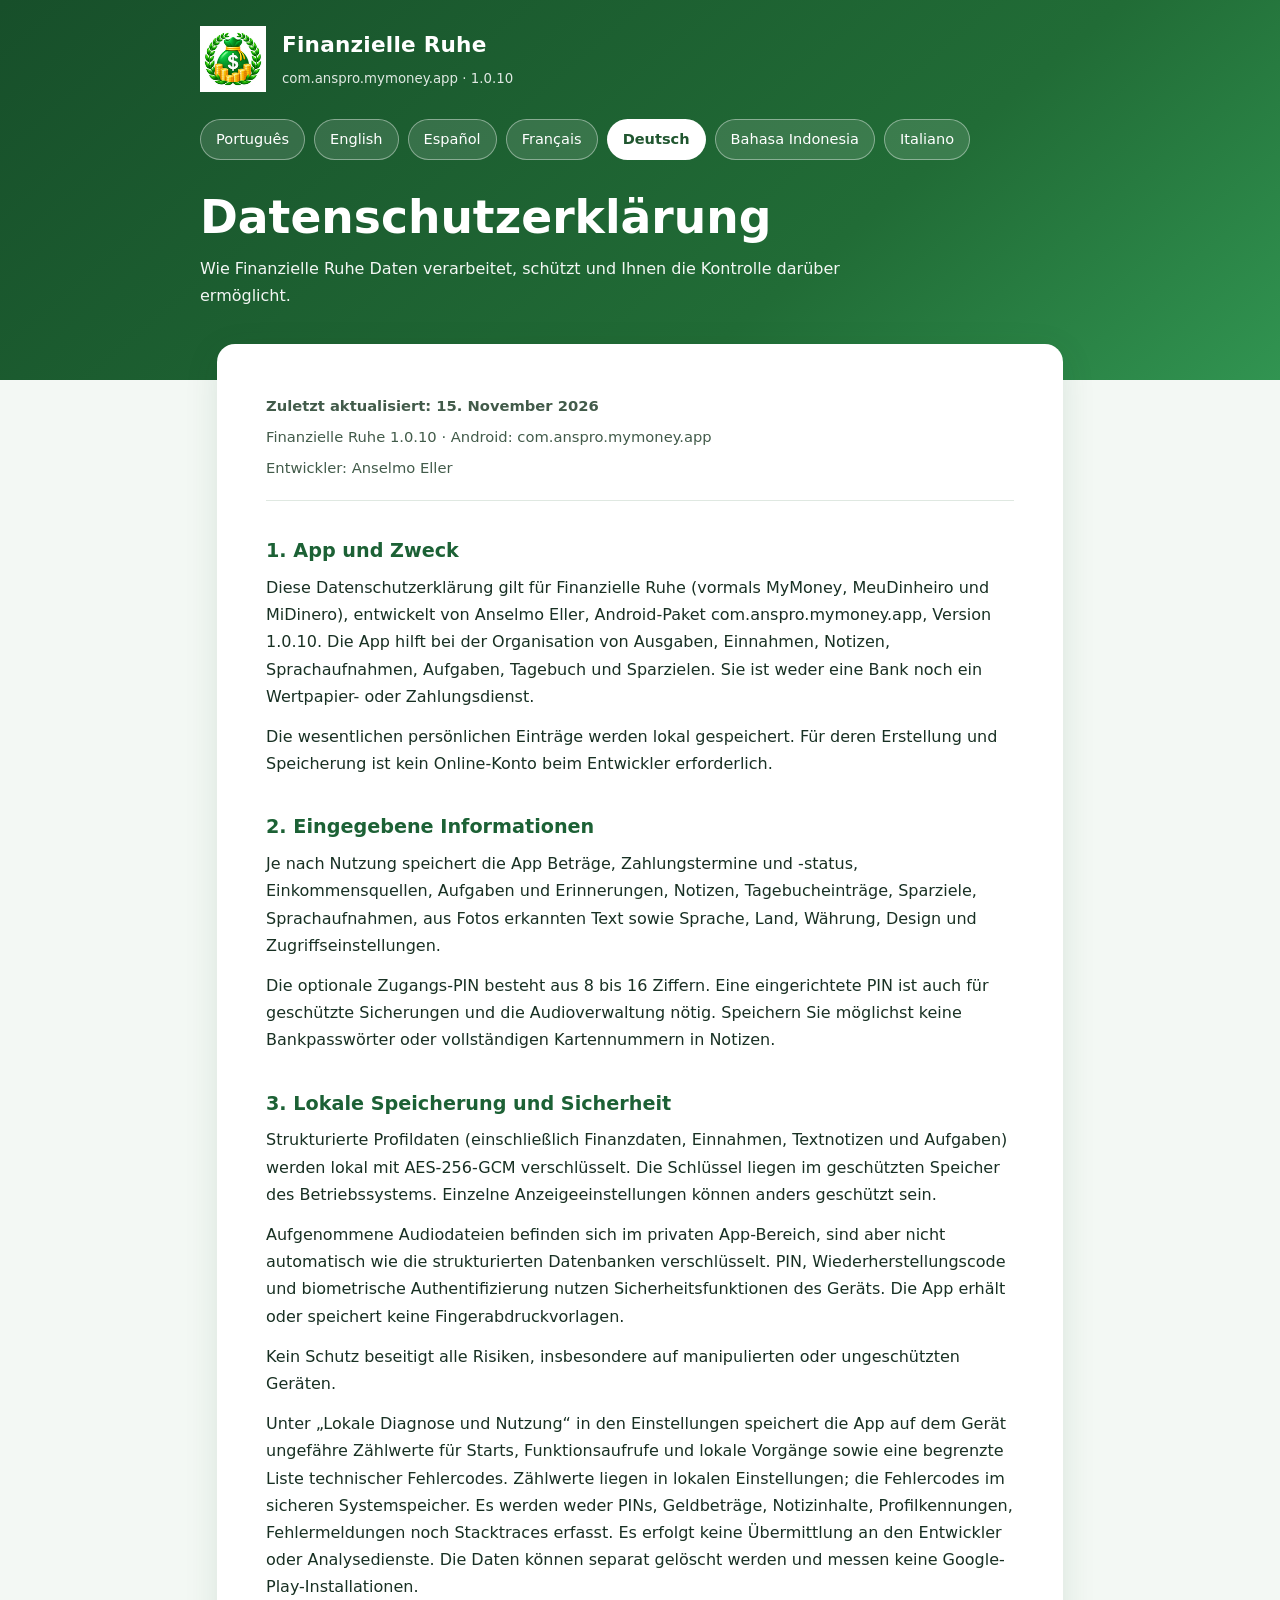
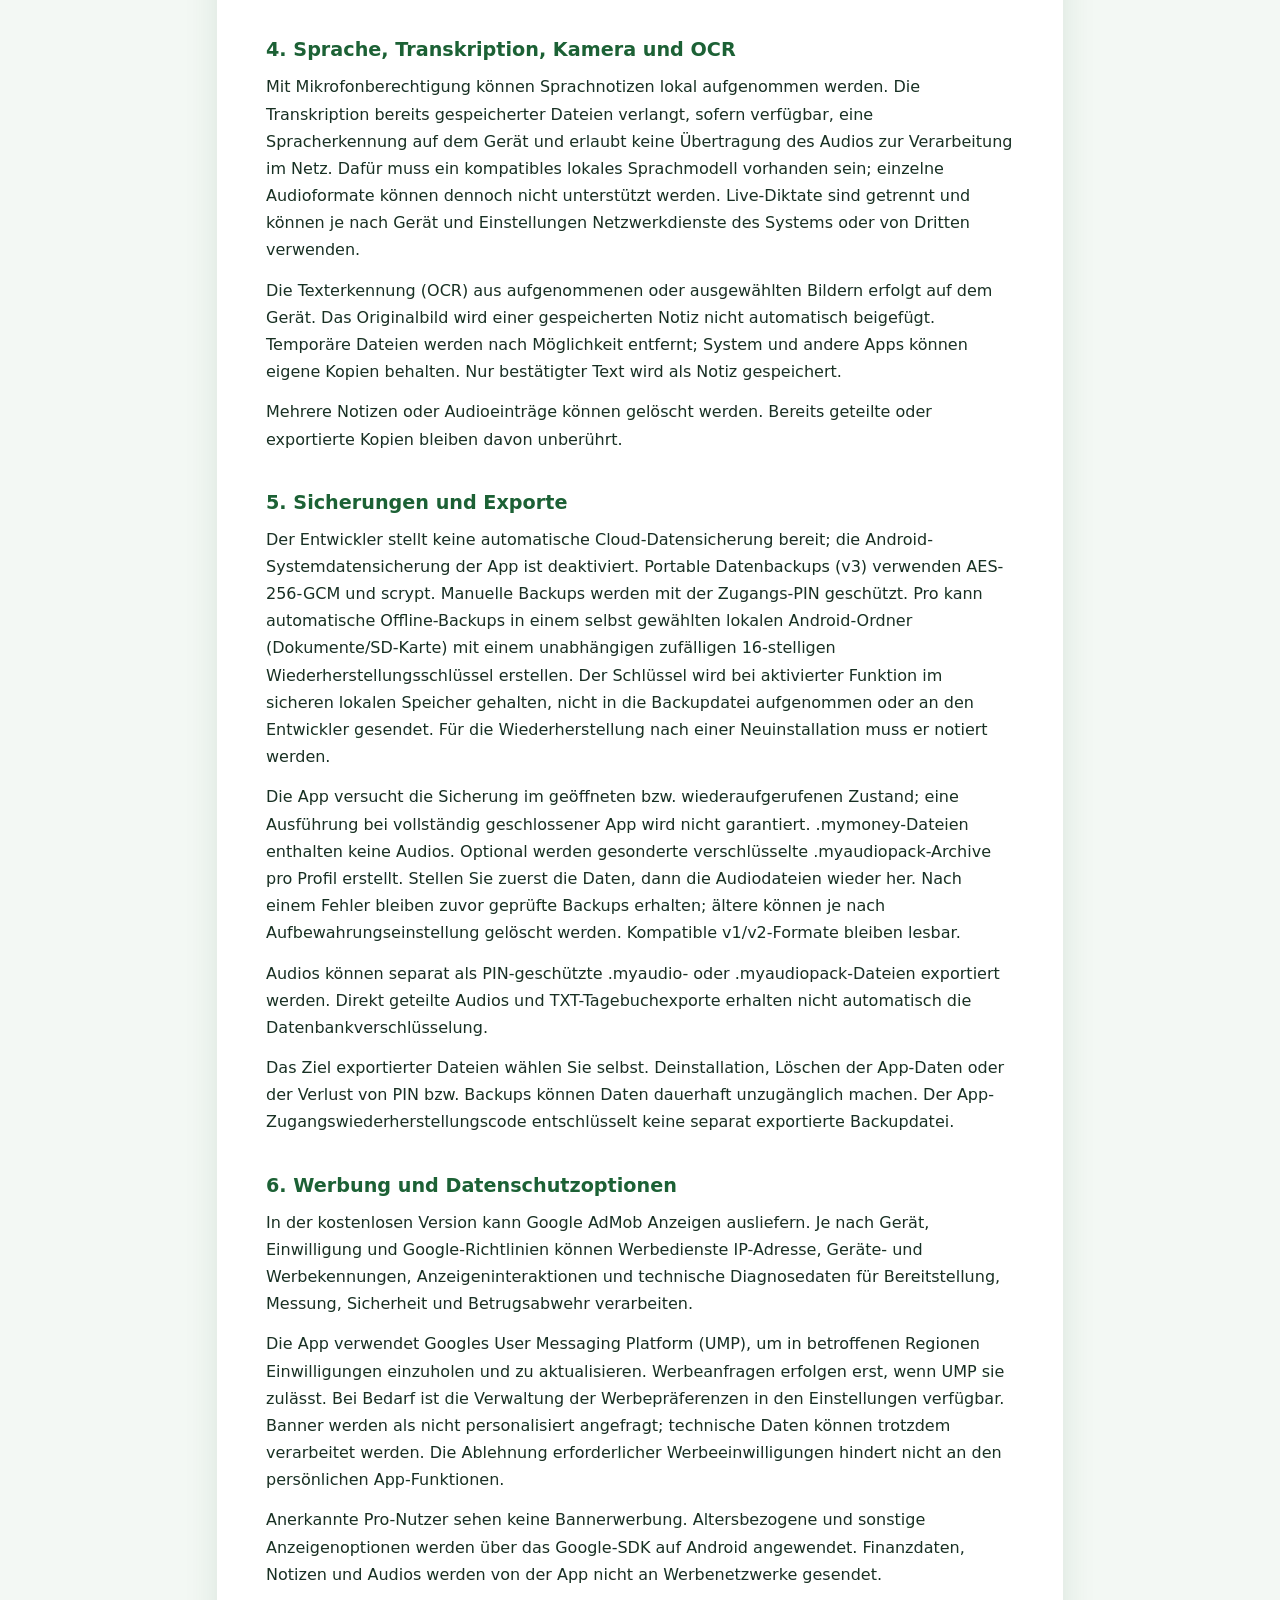
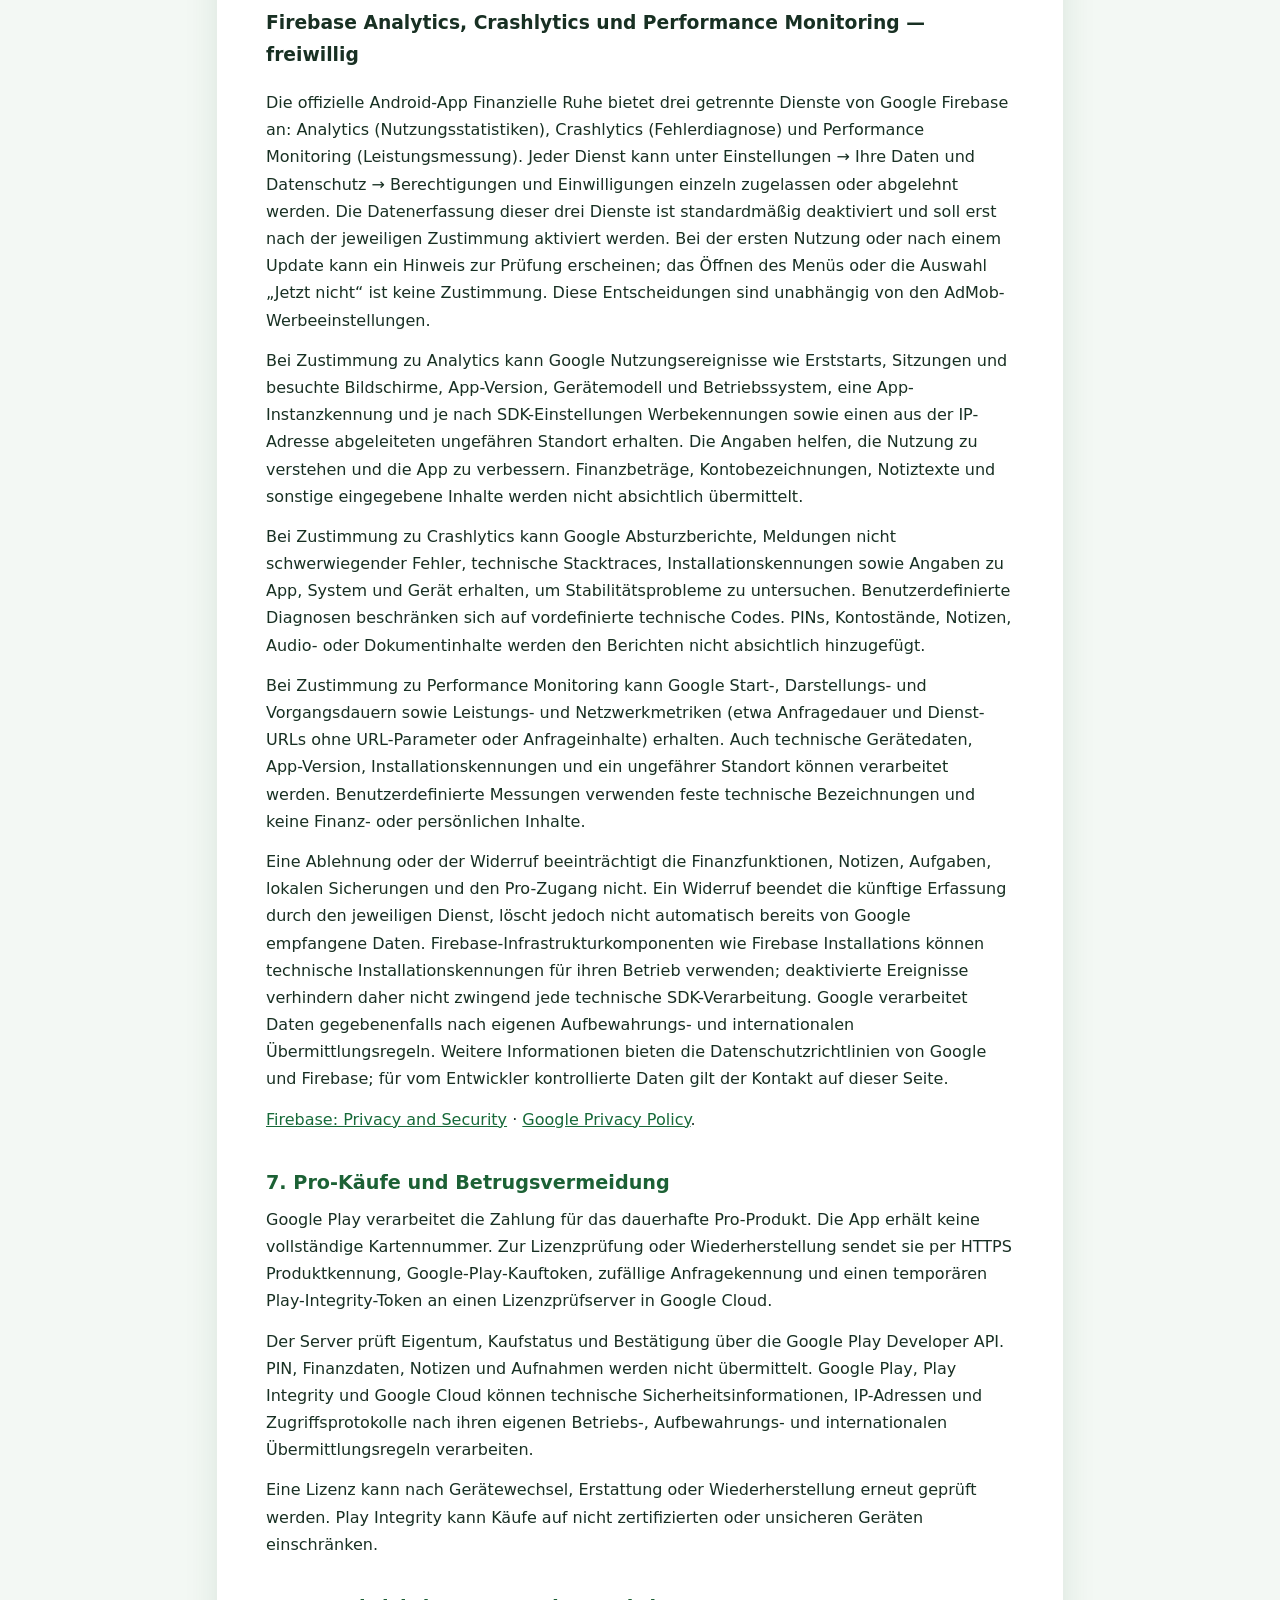
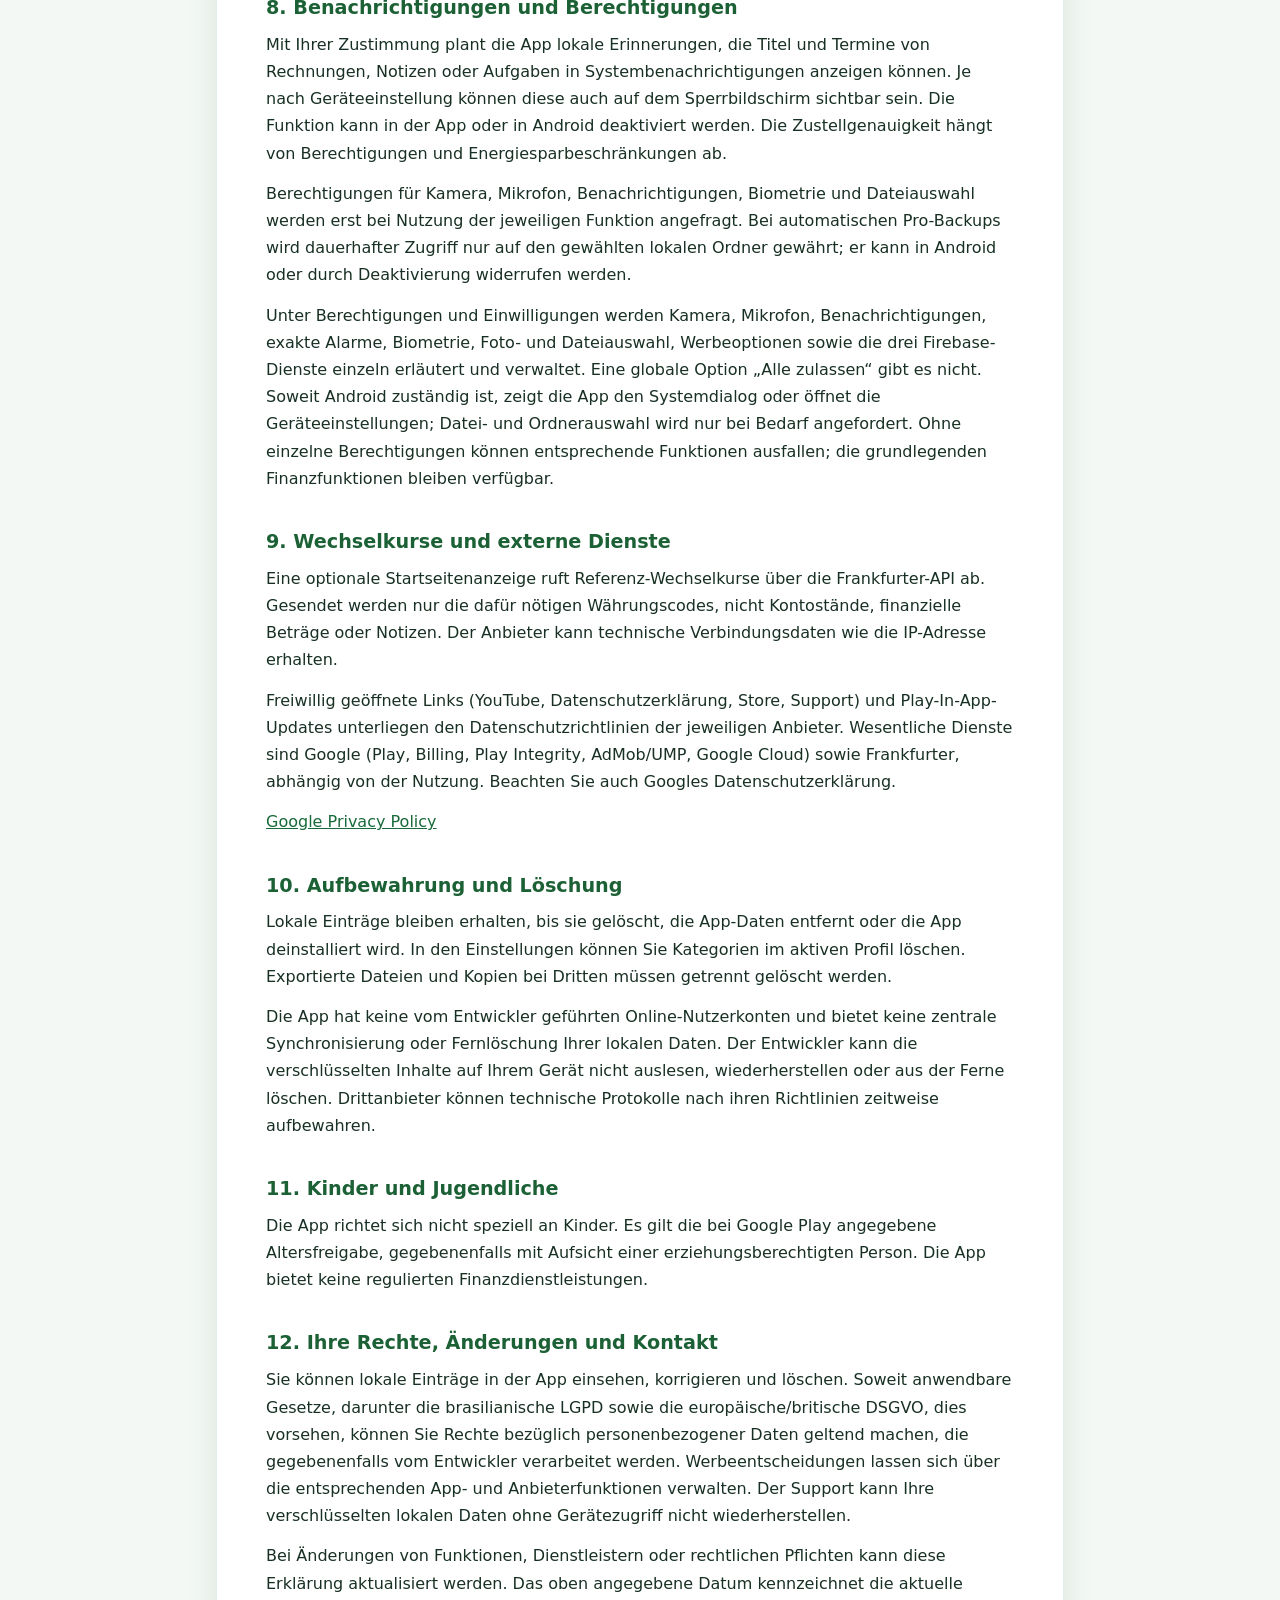
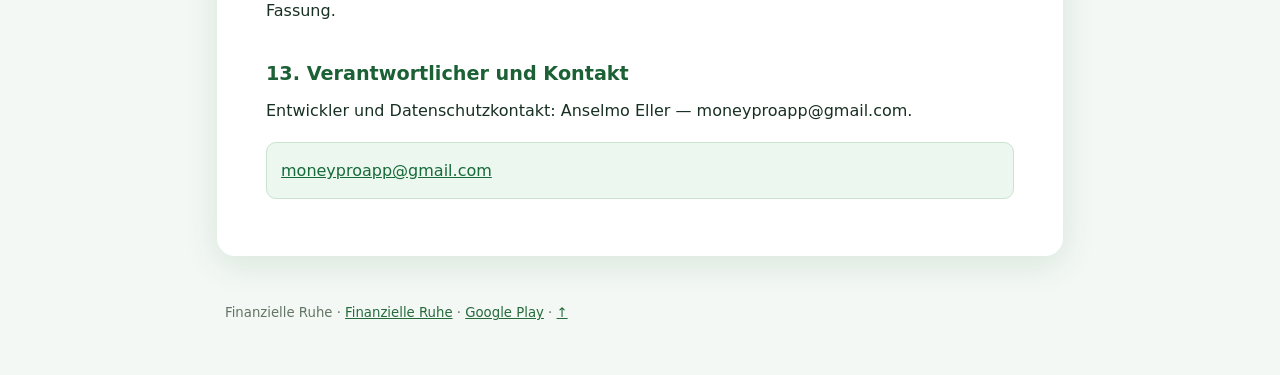
==== commit 921f2f67: "Add files via upload" ====
--- a/de/index.html
+++ b/de/index.html
@@ -26,7 +26,7 @@
 <nav class="languages" aria-label="Language / idioma"><a href="https://anselmoeller.github.io/mymoney-privacidade/" lang="pt">Português</a> <a href="https://anselmoeller.github.io/mymoney-privacidade/en/" lang="en">English</a> <a href="https://anselmoeller.github.io/mymoney-privacidade/es/" lang="es">Español</a> <a href="https://anselmoeller.github.io/mymoney-privacidade/fr/" lang="fr">Français</a> <a href="https://anselmoeller.github.io/mymoney-privacidade/de/" lang="de" aria-current="page">Deutsch</a> <a href="https://anselmoeller.github.io/mymoney-privacidade/id/" lang="id">Bahasa Indonesia</a> <a href="https://anselmoeller.github.io/mymoney-privacidade/it/" lang="it">Italiano</a></nav>
 <h1>Datenschutzerklärung</h1><p>Wie Finanzielle Ruhe Daten verarbeitet, schützt und Ihnen die Kontrolle darüber ermöglicht.</p></div></header>
 <main class="content"><article class="paper">
-<div class="meta"><div><strong>Zuletzt aktualisiert: 14. November 2026</strong></div><div>Finanzielle Ruhe 1.0.10 · Android: com.anspro.mymoney.app</div><div>Entwickler: Anselmo Eller</div></div>
+<div class="meta"><div><strong>Zuletzt aktualisiert: 15. November 2026</strong></div><div>Finanzielle Ruhe 1.0.10 · Android: com.anspro.mymoney.app</div><div>Entwickler: Anselmo Eller</div></div>
 <h2 id="section-1">1. App und Zweck</h2>
 <p>Diese Datenschutzerklärung gilt für Finanzielle Ruhe (vormals MyMoney, MeuDinheiro und MiDinero), entwickelt von Anselmo Eller, Android-Paket com.anspro.mymoney.app, Version 1.0.10. Die App hilft bei der Organisation von Ausgaben, Einnahmen, Notizen, Sprachaufnahmen, Aufgaben, Tagebuch und Sparzielen. Sie ist weder eine Bank noch ein Wertpapier- oder Zahlungsdienst.</p>
 <p>Die wesentlichen persönlichen Einträge werden lokal gespeichert. Für deren Erstellung und Speicherung ist kein Online-Konto beim Entwickler erforderlich.</p>
@@ -51,6 +51,14 @@
 <p>In der kostenlosen Version kann Google AdMob Anzeigen ausliefern. Je nach Gerät, Einwilligung und Google-Richtlinien können Werbedienste IP-Adresse, Geräte- und Werbekennungen, Anzeigeninteraktionen und technische Diagnosedaten für Bereitstellung, Messung, Sicherheit und Betrugsabwehr verarbeiten.</p>
 <p>Die App verwendet Googles User Messaging Platform (UMP), um in betroffenen Regionen Einwilligungen einzuholen und zu aktualisieren. Werbeanfragen erfolgen erst, wenn UMP sie zulässt. Bei Bedarf ist die Verwaltung der Werbepräferenzen in den Einstellungen verfügbar. Banner werden als nicht personalisiert angefragt; technische Daten können trotzdem verarbeitet werden. Die Ablehnung erforderlicher Werbeeinwilligungen hindert nicht an den persönlichen App-Funktionen.</p>
 <p>Anerkannte Pro-Nutzer sehen keine Bannerwerbung. Altersbezogene und sonstige Anzeigenoptionen werden über das Google-SDK auf Android angewendet. Finanzdaten, Notizen und Audios werden von der App nicht an Werbenetzwerke gesendet.</p>
+
+<h3 id="firebase-optional">Firebase Analytics, Crashlytics und Performance Monitoring — freiwillig</h3>
+<p>Die offizielle Android-App Finanzielle Ruhe bietet drei getrennte Dienste von Google Firebase an: Analytics (Nutzungsstatistiken), Crashlytics (Fehlerdiagnose) und Performance Monitoring (Leistungsmessung). Jeder Dienst kann unter Einstellungen → Ihre Daten und Datenschutz → Berechtigungen und Einwilligungen einzeln zugelassen oder abgelehnt werden. Die Datenerfassung dieser drei Dienste ist standardmäßig deaktiviert und soll erst nach der jeweiligen Zustimmung aktiviert werden. Bei der ersten Nutzung oder nach einem Update kann ein Hinweis zur Prüfung erscheinen; das Öffnen des Menüs oder die Auswahl „Jetzt nicht“ ist keine Zustimmung. Diese Entscheidungen sind unabhängig von den AdMob-Werbeeinstellungen.</p>
+<p>Bei Zustimmung zu Analytics kann Google Nutzungsereignisse wie Erststarts, Sitzungen und besuchte Bildschirme, App-Version, Gerätemodell und Betriebssystem, eine App-Instanzkennung und je nach SDK-Einstellungen Werbekennungen sowie einen aus der IP-Adresse abgeleiteten ungefähren Standort erhalten. Die Angaben helfen, die Nutzung zu verstehen und die App zu verbessern. Finanzbeträge, Kontobezeichnungen, Notiztexte und sonstige eingegebene Inhalte werden nicht absichtlich übermittelt.</p>
+<p>Bei Zustimmung zu Crashlytics kann Google Absturzberichte, Meldungen nicht schwerwiegender Fehler, technische Stacktraces, Installationskennungen sowie Angaben zu App, System und Gerät erhalten, um Stabilitätsprobleme zu untersuchen. Benutzerdefinierte Diagnosen beschränken sich auf vordefinierte technische Codes. PINs, Kontostände, Notizen, Audio- oder Dokumentinhalte werden den Berichten nicht absichtlich hinzugefügt.</p>
+<p>Bei Zustimmung zu Performance Monitoring kann Google Start-, Darstellungs- und Vorgangsdauern sowie Leistungs- und Netzwerkmetriken (etwa Anfragedauer und Dienst-URLs ohne URL-Parameter oder Anfrageinhalte) erhalten. Auch technische Gerätedaten, App-Version, Installationskennungen und ein ungefährer Standort können verarbeitet werden. Benutzerdefinierte Messungen verwenden feste technische Bezeichnungen und keine Finanz- oder persönlichen Inhalte.</p>
+<p>Eine Ablehnung oder der Widerruf beeinträchtigt die Finanzfunktionen, Notizen, Aufgaben, lokalen Sicherungen und den Pro-Zugang nicht. Ein Widerruf beendet die künftige Erfassung durch den jeweiligen Dienst, löscht jedoch nicht automatisch bereits von Google empfangene Daten. Firebase-Infrastrukturkomponenten wie Firebase Installations können technische Installationskennungen für ihren Betrieb verwenden; deaktivierte Ereignisse verhindern daher nicht zwingend jede technische SDK-Verarbeitung. Google verarbeitet Daten gegebenenfalls nach eigenen Aufbewahrungs- und internationalen Übermittlungsregeln. Weitere Informationen bieten die Datenschutzrichtlinien von Google und Firebase; für vom Entwickler kontrollierte Daten gilt der Kontakt auf dieser Seite.</p>
+<p><a href="https://firebase.google.com/support/privacy" rel="noopener noreferrer">Firebase: Privacy and Security</a> · <a href="https://policies.google.com/privacy" rel="noopener noreferrer">Google Privacy Policy</a>.</p>
 <h2 id="section-7">7. Pro-Käufe und Betrugsvermeidung</h2>
 <p>Google Play verarbeitet die Zahlung für das dauerhafte Pro-Produkt. Die App erhält keine vollständige Kartennummer. Zur Lizenzprüfung oder Wiederherstellung sendet sie per HTTPS Produktkennung, Google-Play-Kauftoken, zufällige Anfragekennung und einen temporären Play-Integrity-Token an einen Lizenzprüfserver in Google Cloud.</p>
 <p>Der Server prüft Eigentum, Kaufstatus und Bestätigung über die Google Play Developer API. PIN, Finanzdaten, Notizen und Aufnahmen werden nicht übermittelt. Google Play, Play Integrity und Google Cloud können technische Sicherheitsinformationen, IP-Adressen und Zugriffsprotokolle nach ihren eigenen Betriebs-, Aufbewahrungs- und internationalen Übermittlungsregeln verarbeiten.</p>
@@ -58,6 +66,7 @@
 <h2 id="section-8">8. Benachrichtigungen und Berechtigungen</h2>
 <p>Mit Ihrer Zustimmung plant die App lokale Erinnerungen, die Titel und Termine von Rechnungen, Notizen oder Aufgaben in Systembenachrichtigungen anzeigen können. Je nach Geräteeinstellung können diese auch auf dem Sperrbildschirm sichtbar sein. Die Funktion kann in der App oder in Android deaktiviert werden. Die Zustellgenauigkeit hängt von Berechtigungen und Energiesparbeschränkungen ab.</p>
 <p>Berechtigungen für Kamera, Mikrofon, Benachrichtigungen, Biometrie und Dateiauswahl werden erst bei Nutzung der jeweiligen Funktion angefragt. Bei automatischen Pro-Backups wird dauerhafter Zugriff nur auf den gewählten lokalen Ordner gewährt; er kann in Android oder durch Deaktivierung widerrufen werden.</p>
+<p>Unter Berechtigungen und Einwilligungen werden Kamera, Mikrofon, Benachrichtigungen, exakte Alarme, Biometrie, Foto- und Dateiauswahl, Werbeoptionen sowie die drei Firebase-Dienste einzeln erläutert und verwaltet. Eine globale Option „Alle zulassen“ gibt es nicht. Soweit Android zuständig ist, zeigt die App den Systemdialog oder öffnet die Geräteeinstellungen; Datei- und Ordnerauswahl wird nur bei Bedarf angefordert. Ohne einzelne Berechtigungen können entsprechende Funktionen ausfallen; die grundlegenden Finanzfunktionen bleiben verfügbar.</p>
 <h2 id="section-9">9. Wechselkurse und externe Dienste</h2>
 <p>Eine optionale Startseitenanzeige ruft Referenz-Wechselkurse über die Frankfurter-API ab. Gesendet werden nur die dafür nötigen Währungscodes, nicht Kontostände, finanzielle Beträge oder Notizen. Der Anbieter kann technische Verbindungsdaten wie die IP-Adresse erhalten.</p>
 <p>Freiwillig geöffnete Links (YouTube, Datenschutzerklärung, Store, Support) und Play-In-App-Updates unterliegen den Datenschutzrichtlinien der jeweiligen Anbieter. Wesentliche Dienste sind Google (Play, Billing, Play Integrity, AdMob/UMP, Google Cloud) sowie Frankfurter, abhängig von der Nutzung. Beachten Sie auch Googles Datenschutzerklärung.</p>
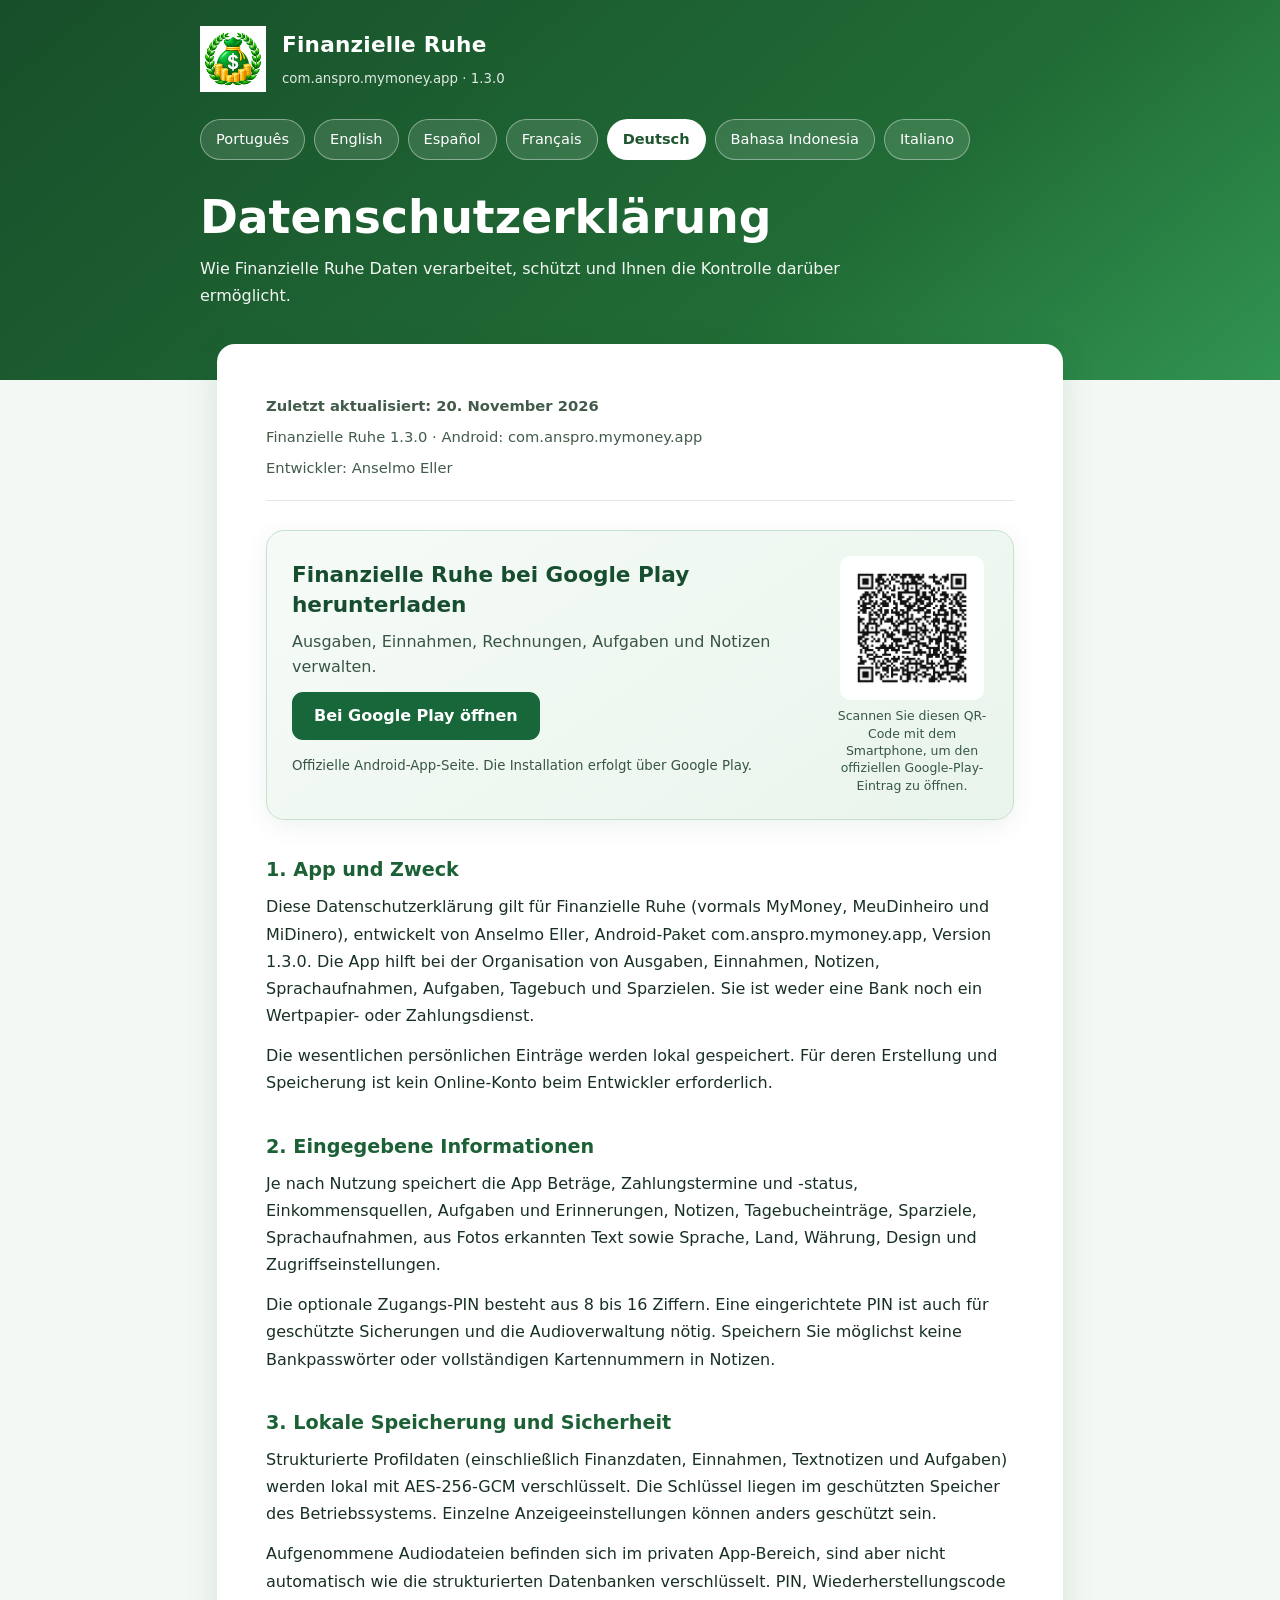
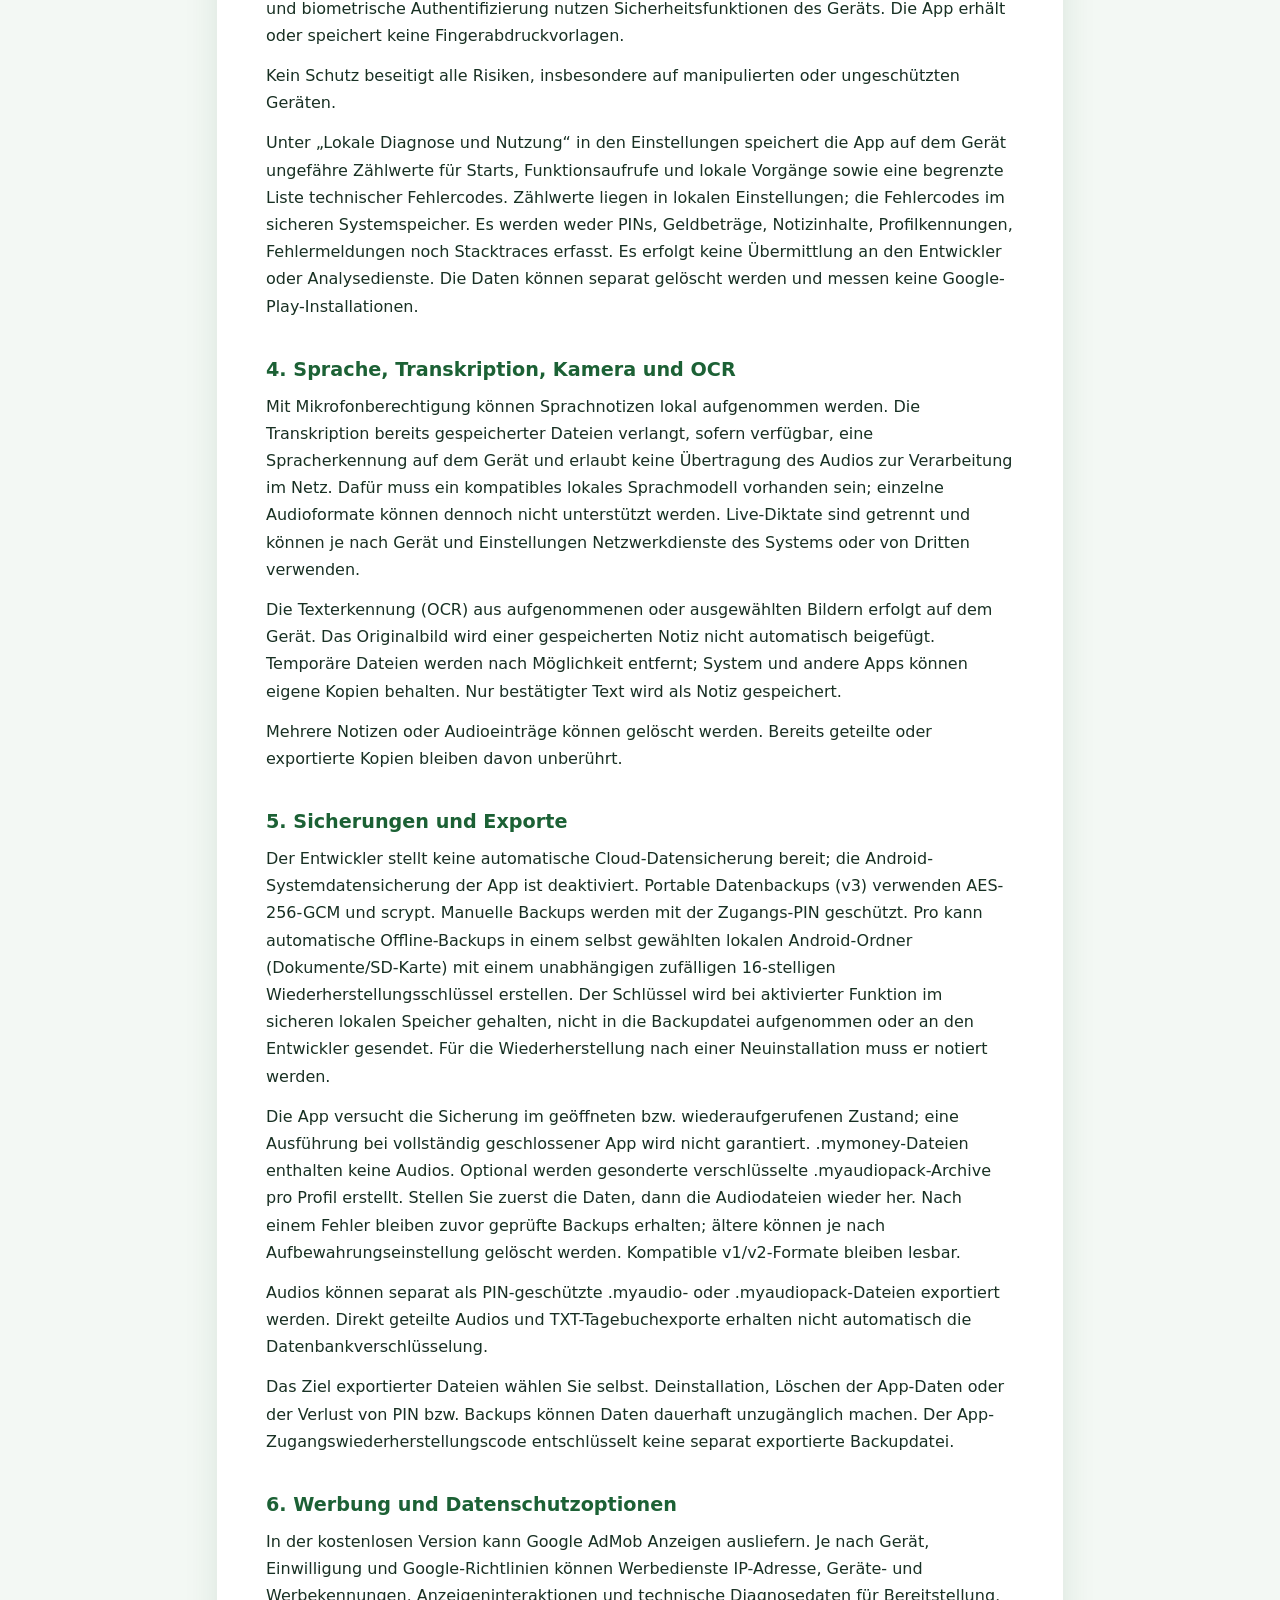
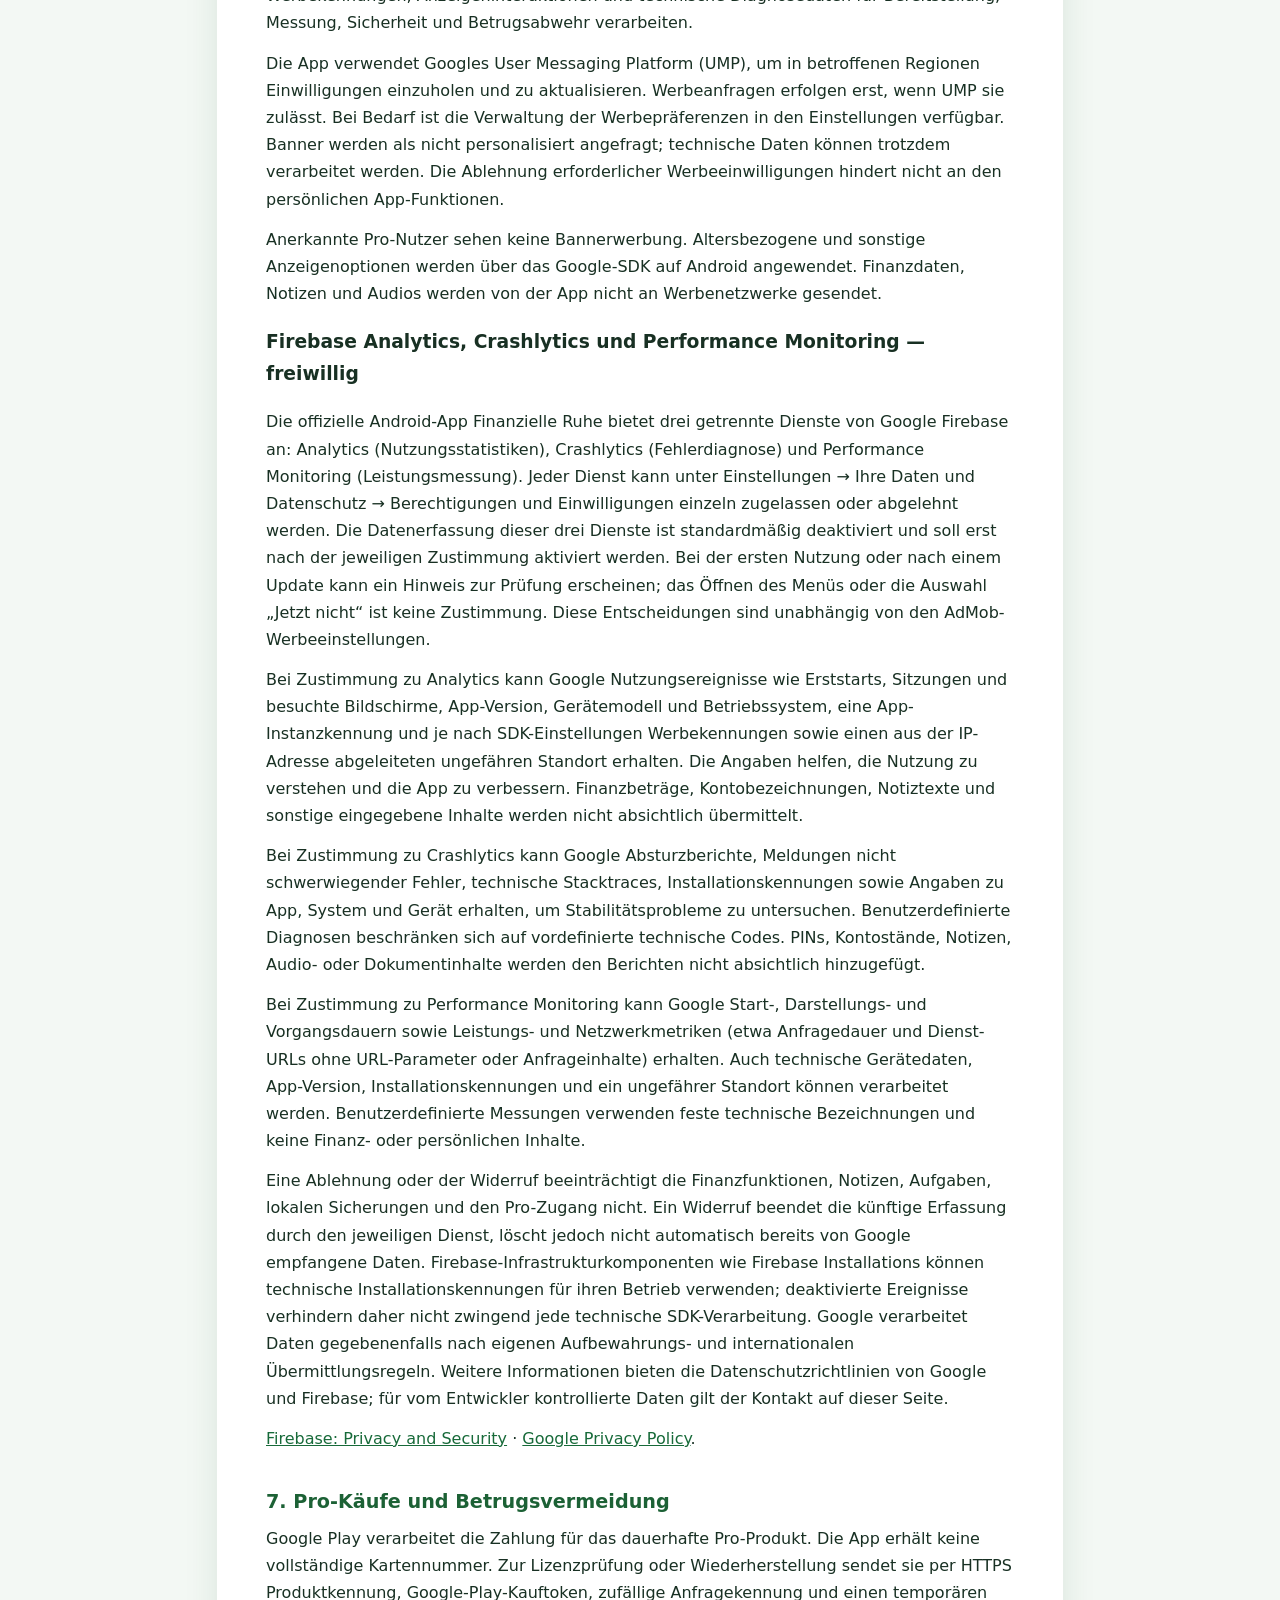
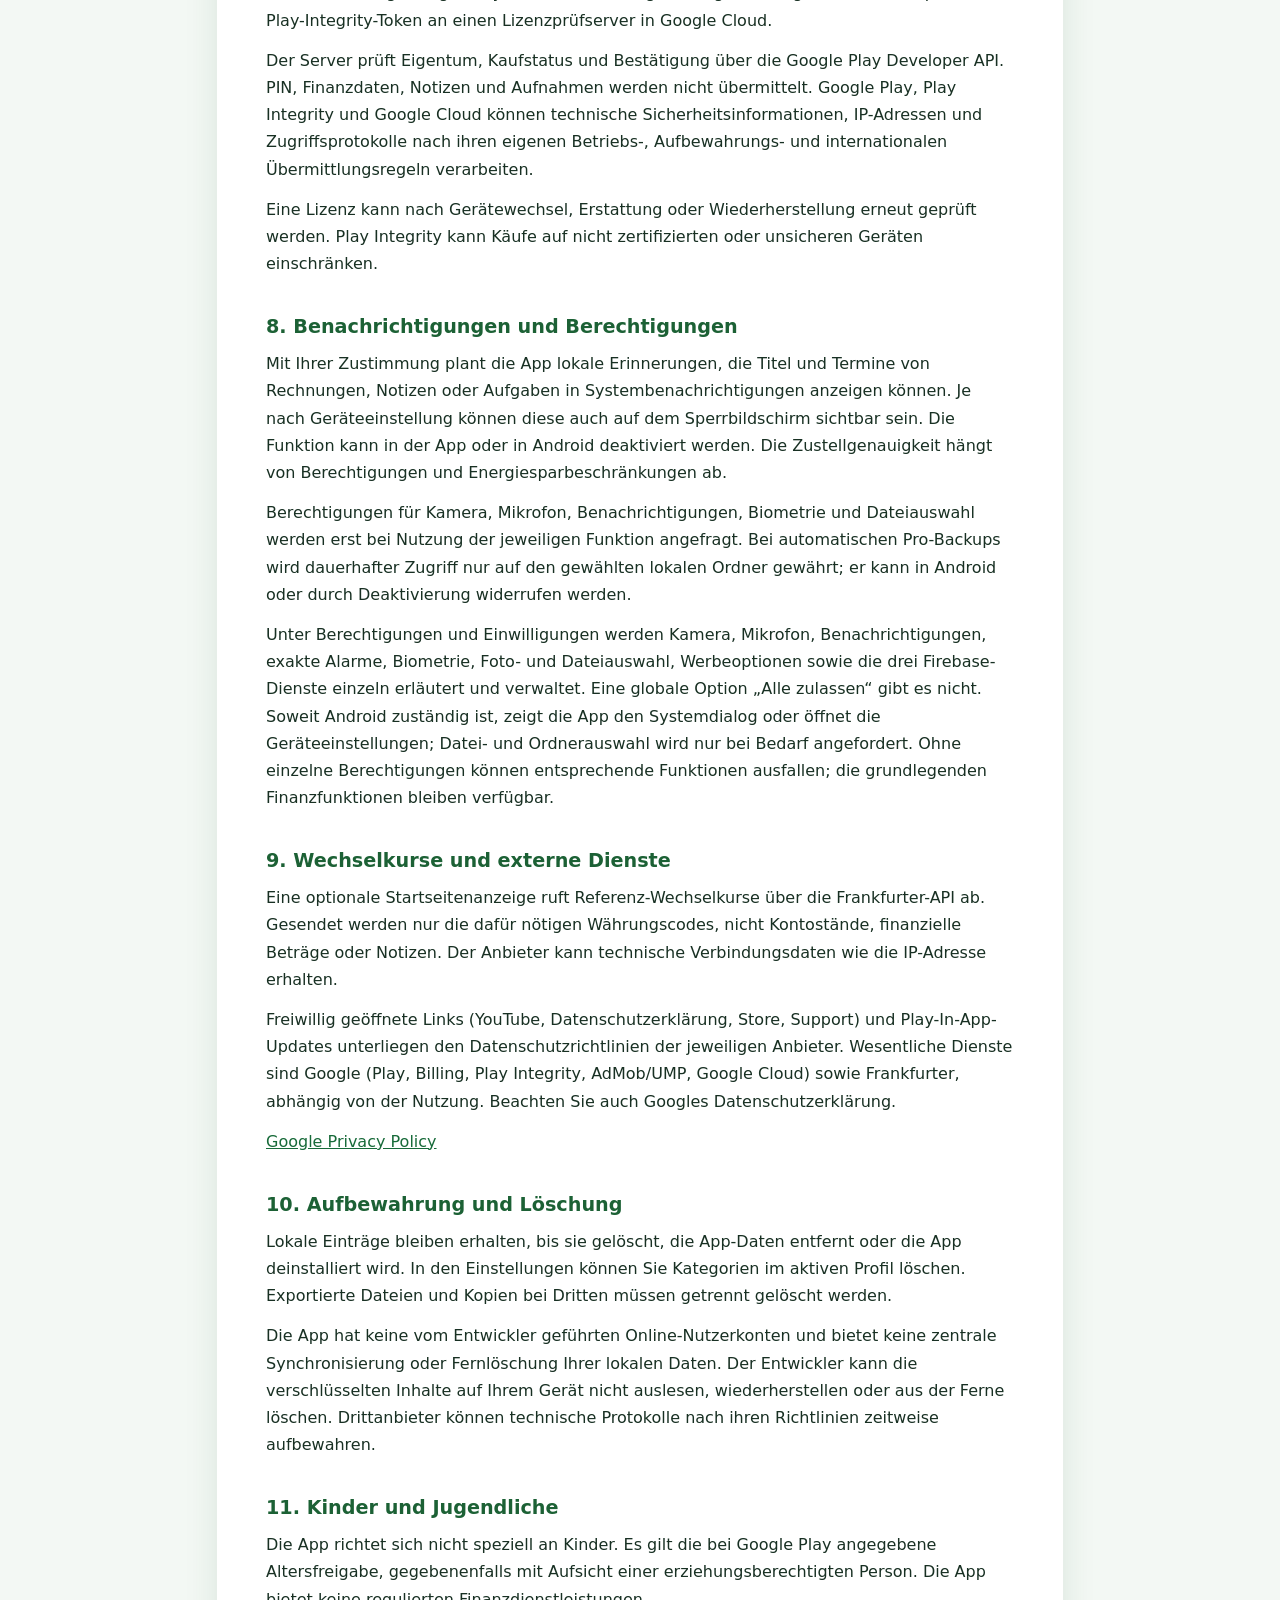
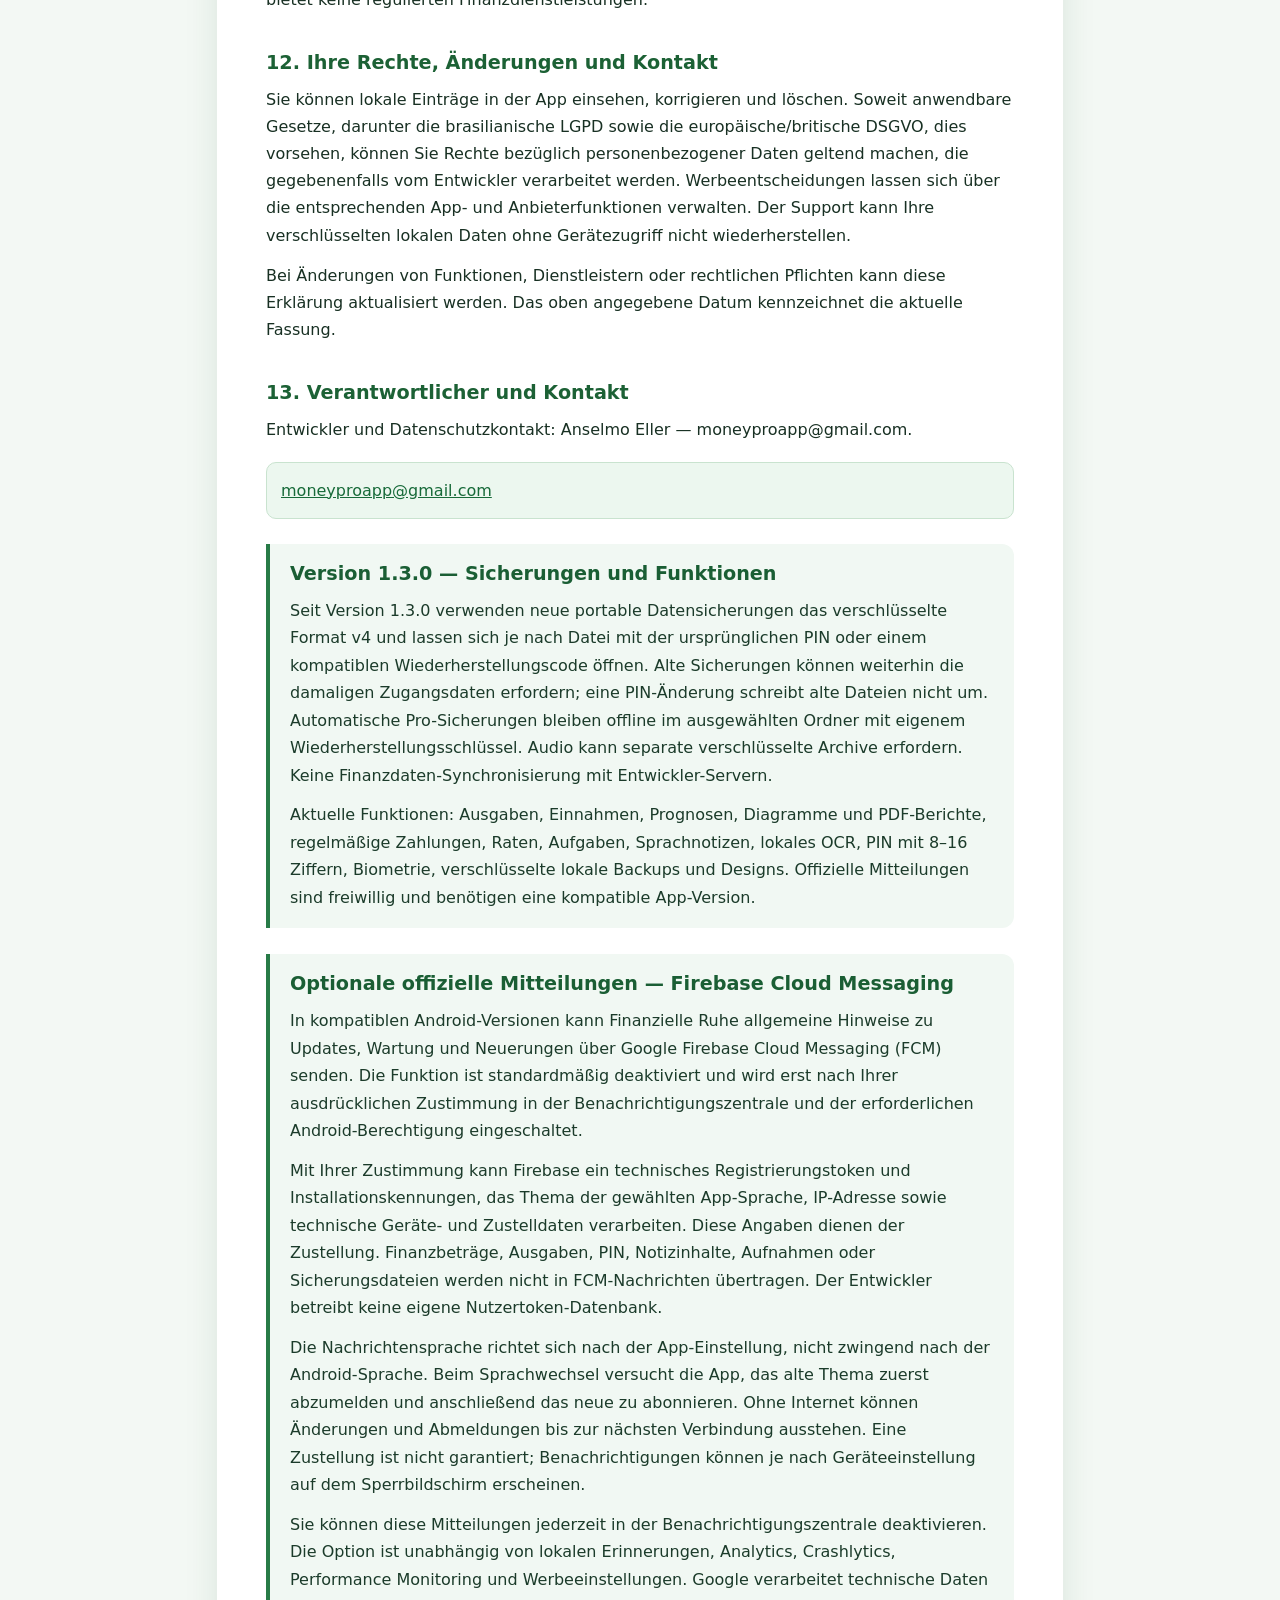
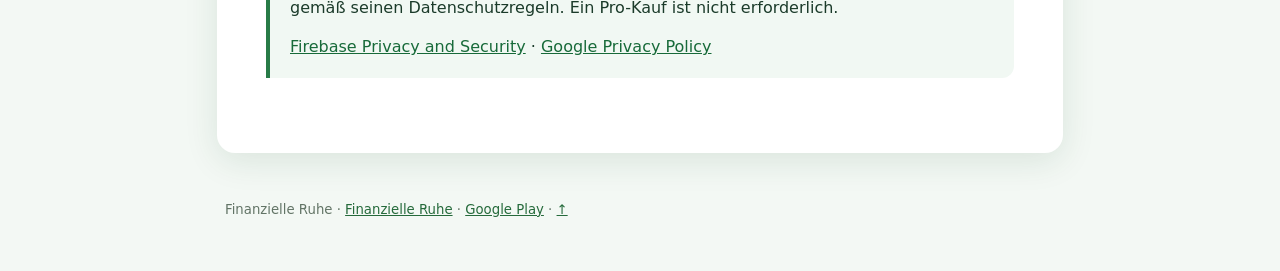
==== commit 7b1a43e2: "Atualiza politicas 1.3.0, Firebase FCM, SEO e QR Codes em 7 idiomas" ====
--- a/de/index.html
+++ b/de/index.html
@@ -19,16 +19,28 @@
 <title>Datenschutzerklärung | Finanzielle Ruhe</title>
 <link rel="icon" href="../assets/paz-financeira-icon-20261114.png" type="image/png">
 <link rel="stylesheet" href="../assets/privacy-20261114.css">
+<link rel="stylesheet" href="../assets/pf-download-20261120.css">
 </head>
 <body id="top">
 <header class="hero"><div class="shell">
-<div class="brand"><img src="../assets/paz-financeira-icon-20261114.png" alt="" width="66" height="66"><div><strong>Finanzielle Ruhe</strong><small>com.anspro.mymoney.app · 1.0.10</small></div></div>
+<div class="brand"><img src="../assets/paz-financeira-icon-20261114.png" alt="" width="66" height="66"><div><strong>Finanzielle Ruhe</strong><small>com.anspro.mymoney.app · 1.3.0</small></div></div>
 <nav class="languages" aria-label="Language / idioma"><a href="https://anselmoeller.github.io/mymoney-privacidade/" lang="pt">Português</a> <a href="https://anselmoeller.github.io/mymoney-privacidade/en/" lang="en">English</a> <a href="https://anselmoeller.github.io/mymoney-privacidade/es/" lang="es">Español</a> <a href="https://anselmoeller.github.io/mymoney-privacidade/fr/" lang="fr">Français</a> <a href="https://anselmoeller.github.io/mymoney-privacidade/de/" lang="de" aria-current="page">Deutsch</a> <a href="https://anselmoeller.github.io/mymoney-privacidade/id/" lang="id">Bahasa Indonesia</a> <a href="https://anselmoeller.github.io/mymoney-privacidade/it/" lang="it">Italiano</a></nav>
 <h1>Datenschutzerklärung</h1><p>Wie Finanzielle Ruhe Daten verarbeitet, schützt und Ihnen die Kontrolle darüber ermöglicht.</p></div></header>
 <main class="content"><article class="paper">
-<div class="meta"><div><strong>Zuletzt aktualisiert: 15. November 2026</strong></div><div>Finanzielle Ruhe 1.0.10 · Android: com.anspro.mymoney.app</div><div>Entwickler: Anselmo Eller</div></div>
+<div class="meta"><div><strong>Zuletzt aktualisiert: 20. November 2026</strong></div><div>Finanzielle Ruhe 1.3.0 · Android: com.anspro.mymoney.app</div><div>Entwickler: Anselmo Eller</div></div>
+<section class="pf-download-card" id="pf-download-play" aria-label="Finanzielle Ruhe bei Google Play herunterladen">
+  <div class="pf-download-layout">
+    <div>
+      <h2>Finanzielle Ruhe bei Google Play herunterladen</h2>
+      <p>Ausgaben, Einnahmen, Rechnungen, Aufgaben und Notizen verwalten.</p>
+      <p><a class="pf-download-btn" href="https://play.google.com/store/apps/details?id=com.anspro.mymoney.app&amp;hl=de_DE" target="_blank" rel="noopener noreferrer" aria-label="Bei Google Play öffnen">Bei Google Play öffnen</a></p>
+      <p><small>Offizielle Android-App-Seite. Die Installation erfolgt über Google Play.</small></p>
+    </div>
+    <figure class="pf-download-qr"><a href="https://play.google.com/store/apps/details?id=com.anspro.mymoney.app&amp;hl=de_DE" target="_blank" rel="noopener noreferrer"><img src="../assets/qr-play-de.png" alt="QR Code — Google Play / Finanzielle Ruhe" width="144" height="144" loading="lazy" decoding="async"></a><figcaption>Scannen Sie diesen QR-Code mit dem Smartphone, um den offiziellen Google-Play-Eintrag zu öffnen.</figcaption></figure>
+  </div>
+</section>
 <h2 id="section-1">1. App und Zweck</h2>
-<p>Diese Datenschutzerklärung gilt für Finanzielle Ruhe (vormals MyMoney, MeuDinheiro und MiDinero), entwickelt von Anselmo Eller, Android-Paket com.anspro.mymoney.app, Version 1.0.10. Die App hilft bei der Organisation von Ausgaben, Einnahmen, Notizen, Sprachaufnahmen, Aufgaben, Tagebuch und Sparzielen. Sie ist weder eine Bank noch ein Wertpapier- oder Zahlungsdienst.</p>
+<p>Diese Datenschutzerklärung gilt für Finanzielle Ruhe (vormals MyMoney, MeuDinheiro und MiDinero), entwickelt von Anselmo Eller, Android-Paket com.anspro.mymoney.app, Version 1.3.0. Die App hilft bei der Organisation von Ausgaben, Einnahmen, Notizen, Sprachaufnahmen, Aufgaben, Tagebuch und Sparzielen. Sie ist weder eine Bank noch ein Wertpapier- oder Zahlungsdienst.</p>
 <p>Die wesentlichen persönlichen Einträge werden lokal gespeichert. Für deren Erstellung und Speicherung ist kein Online-Konto beim Entwickler erforderlich.</p>
 <h2 id="section-2">2. Eingegebene Informationen</h2>
 <p>Je nach Nutzung speichert die App Beträge, Zahlungstermine und -status, Einkommensquellen, Aufgaben und Erinnerungen, Notizen, Tagebucheinträge, Sparziele, Sprachaufnahmen, aus Fotos erkannten Text sowie Sprache, Land, Währung, Design und Zugriffseinstellungen.</p>
@@ -82,6 +94,15 @@
 <h2 id="section-13">13. Verantwortlicher und Kontakt</h2>
 <p>Entwickler und Datenschutzkontakt: Anselmo Eller — moneyproapp@gmail.com.</p>
 <div class="contact"><a href="mailto:moneyproapp@gmail.com">moneyproapp@gmail.com</a></div>
+<section class="pf-policy-note" id="pf-backup-v4"><h2>Version 1.3.0 — Sicherungen und Funktionen</h2><p>Seit Version 1.3.0 verwenden neue portable Datensicherungen das verschlüsselte Format v4 und lassen sich je nach Datei mit der ursprünglichen PIN oder einem kompatiblen Wiederherstellungscode öffnen. Alte Sicherungen können weiterhin die damaligen Zugangsdaten erfordern; eine PIN-Änderung schreibt alte Dateien nicht um. Automatische Pro-Sicherungen bleiben offline im ausgewählten Ordner mit eigenem Wiederherstellungsschlüssel. Audio kann separate verschlüsselte Archive erfordern. Keine Finanzdaten-Synchronisierung mit Entwickler-Servern.</p><p>Aktuelle Funktionen: Ausgaben, Einnahmen, Prognosen, Diagramme und PDF-Berichte, regelmäßige Zahlungen, Raten, Aufgaben, Sprachnotizen, lokales OCR, PIN mit 8–16 Ziffern, Biometrie, verschlüsselte lokale Backups und Designs. Offizielle Mitteilungen sind freiwillig und benötigen eine kompatible App-Version.</p></section>
+<section class="pf-policy-note" id="pf-fcm-policy">
+<h2>Optionale offizielle Mitteilungen — Firebase Cloud Messaging</h2>
+<p>In kompatiblen Android-Versionen kann Finanzielle Ruhe allgemeine Hinweise zu Updates, Wartung und Neuerungen über Google Firebase Cloud Messaging (FCM) senden. Die Funktion ist standardmäßig deaktiviert und wird erst nach Ihrer ausdrücklichen Zustimmung in der Benachrichtigungszentrale und der erforderlichen Android-Berechtigung eingeschaltet.</p>
+<p>Mit Ihrer Zustimmung kann Firebase ein technisches Registrierungstoken und Installationskennungen, das Thema der gewählten App-Sprache, IP-Adresse sowie technische Geräte- und Zustelldaten verarbeiten. Diese Angaben dienen der Zustellung. Finanzbeträge, Ausgaben, PIN, Notizinhalte, Aufnahmen oder Sicherungsdateien werden nicht in FCM-Nachrichten übertragen. Der Entwickler betreibt keine eigene Nutzertoken-Datenbank.</p>
+<p>Die Nachrichtensprache richtet sich nach der App-Einstellung, nicht zwingend nach der Android-Sprache. Beim Sprachwechsel versucht die App, das alte Thema zuerst abzumelden und anschließend das neue zu abonnieren. Ohne Internet können Änderungen und Abmeldungen bis zur nächsten Verbindung ausstehen. Eine Zustellung ist nicht garantiert; Benachrichtigungen können je nach Geräteeinstellung auf dem Sperrbildschirm erscheinen.</p>
+<p>Sie können diese Mitteilungen jederzeit in der Benachrichtigungszentrale deaktivieren. Die Option ist unabhängig von lokalen Erinnerungen, Analytics, Crashlytics, Performance Monitoring und Werbeeinstellungen. Google verarbeitet technische Daten gemäß seinen Datenschutzregeln. Ein Pro-Kauf ist nicht erforderlich.</p>
+<p><a href="https://firebase.google.com/support/privacy" target="_blank" rel="noopener noreferrer">Firebase Privacy and Security</a> · <a href="https://policies.google.com/privacy" target="_blank" rel="noopener noreferrer">Google Privacy Policy</a></p>
+</section>
 </article></main>
 <footer class="footer">Finanzielle Ruhe · <a href="https://anselmoeller.github.io/paz-financeira/de/">Finanzielle Ruhe</a> · <a href="https://play.google.com/store/apps/details?id=com.anspro.mymoney.app">Google Play</a> · <a href="#top">↑</a></footer>
 </body></html>
--- a/assets/pf-download-20261120.css
+++ b/assets/pf-download-20261120.css
@@ -0,0 +1,25 @@
+/* Paz Financeira — cartões de instalação/QR com classes exclusivas; não altera o CSS existente. */
+.pf-download-card{margin:26px 0 30px;padding:clamp(16px,3vw,25px);border:1px solid #c6e0cf;background:linear-gradient(145deg,#f6fbf7,#e9f4ec);border-radius:18px;box-shadow:0 6px 24px rgba(12,77,44,.07);color:#153d26}
+.pf-download-layout{display:grid;grid-template-columns:minmax(0,1fr) 152px;gap:20px;align-items:center}
+.pf-download-card h2,.pf-download-card h3{color:#184e30;margin:0 0 10px;font-size:clamp(1.1rem,2vw,1.35rem);line-height:1.35}
+.pf-download-card p{margin:0 0 12px;line-height:1.6;color:#385544}
+.pf-download-btn{display:inline-block!important;padding:11px 20px!important;background:#17673b!important;color:#fff!important;text-decoration:none!important;border:2px solid #17673b!important;border-radius:11px!important;font-weight:750!important;line-height:1.4!important}
+.pf-download-btn:hover{background:#114b2b!important;border-color:#114b2b!important;color:#fff!important}
+.pf-download-btn:focus-visible{outline:3px solid #b98118;outline-offset:4px}
+.pf-download-qr{margin:0;text-align:center}
+.pf-download-qr img{display:block;width:144px;height:144px;max-width:100%;margin:0 auto;background:#fff;border:9px solid #fff;border-radius:10px;image-rendering:auto}
+.pf-download-qr figcaption{font-size:.78rem;color:#365744;line-height:1.4;margin-top:7px}
+.pf-policy-note{padding:17px 20px;margin:25px 0 26px;border-left:4px solid #287b47;background:#f1f8f3;color:#1b3b2a;border-radius:0 12px 12px 0}
+.pf-policy-note h2{color:#1a5e34;margin:0 0 10px;font-size:1.2rem}
+.pf-policy-note p{line-height:1.72;margin:0 0 12px}
+.pf-policy-note p:last-child{margin-bottom:0}
+@media(max-width:560px){.pf-download-layout{grid-template-columns:1fr;text-align:center}.pf-download-qr{max-width:200px;margin:auto}.pf-download-card{padding:18px}.pf-download-card h2{margin-top:0}}
+
+/* Quadro de funcionalidades: conteúdo estático acessível e indexável */
+.pf-features-card{margin:24px 0 30px;padding:clamp(18px,3vw,28px);background:#fff;border:1px solid #dbe9de;border-radius:18px;color:#173b27}
+.pf-features-card>h2{font-size:clamp(1.3rem,2.5vw,1.65rem);color:#1a5b35;margin:0 0 20px;line-height:1.4}
+.pf-features-grid{display:grid;grid-template-columns:repeat(2,minmax(0,1fr));gap:12px}
+.pf-feature-item{border:1px solid #deebe1;border-radius:12px;background:#f7faf7;padding:16px}
+.pf-feature-item h3{font-size:1.03rem;color:#1c6039;margin:0 0 7px;line-height:1.3}
+.pf-feature-item p{margin:0;color:#3c5143;font-size:.94rem;line-height:1.6}
+@media(max-width:620px){.pf-features-grid{grid-template-columns:1fr}}
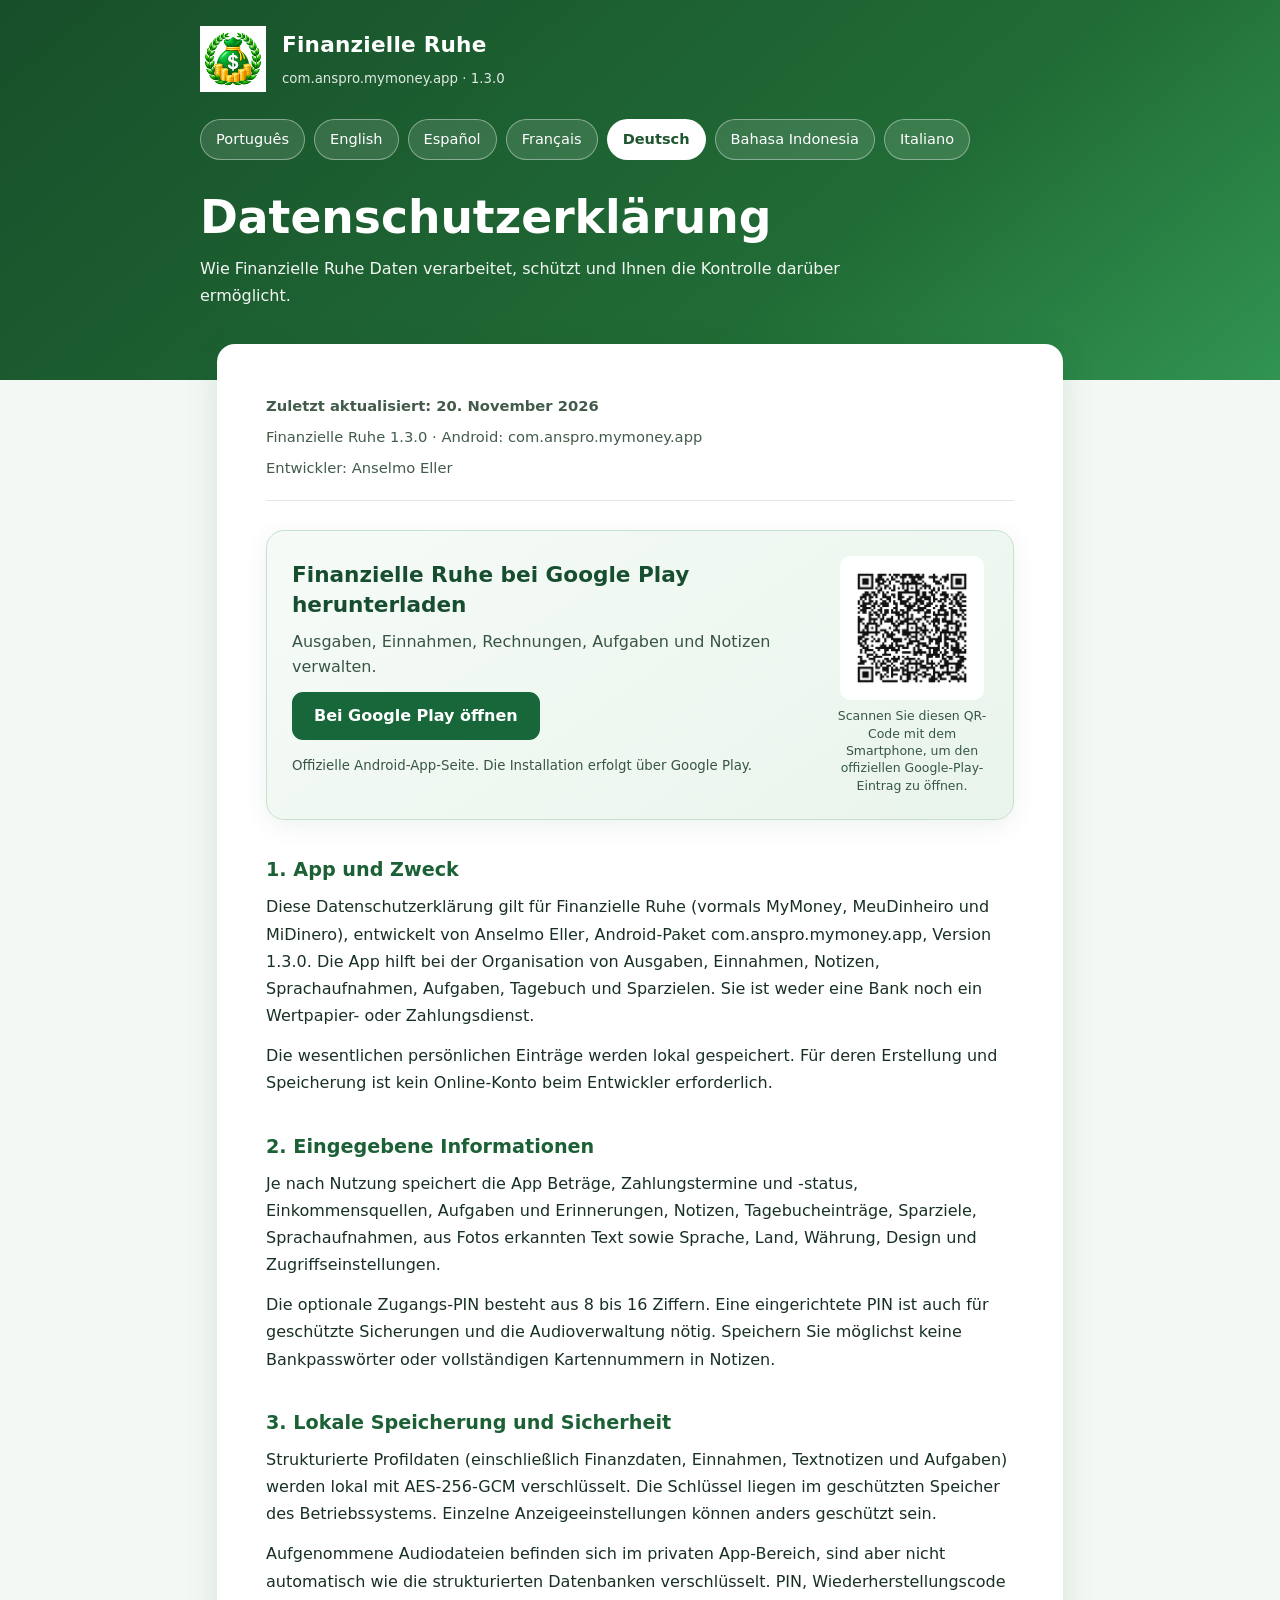
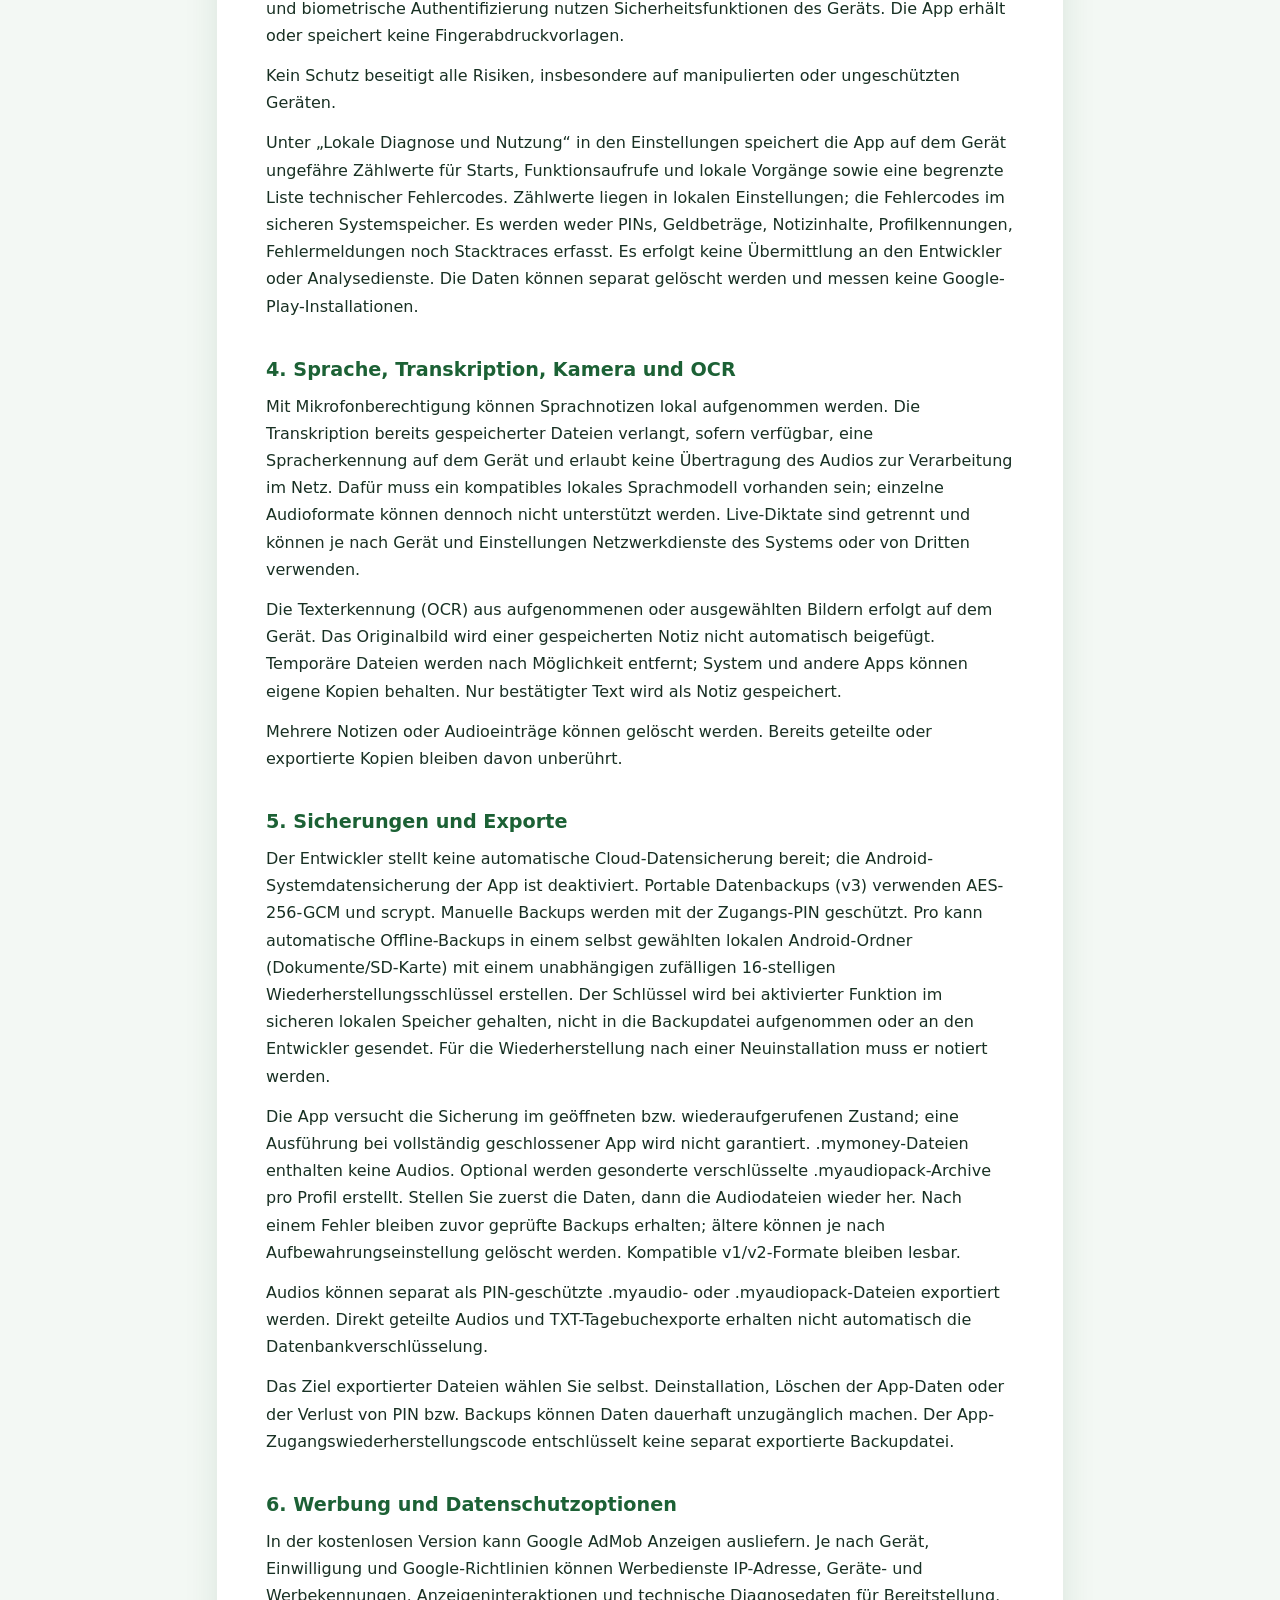
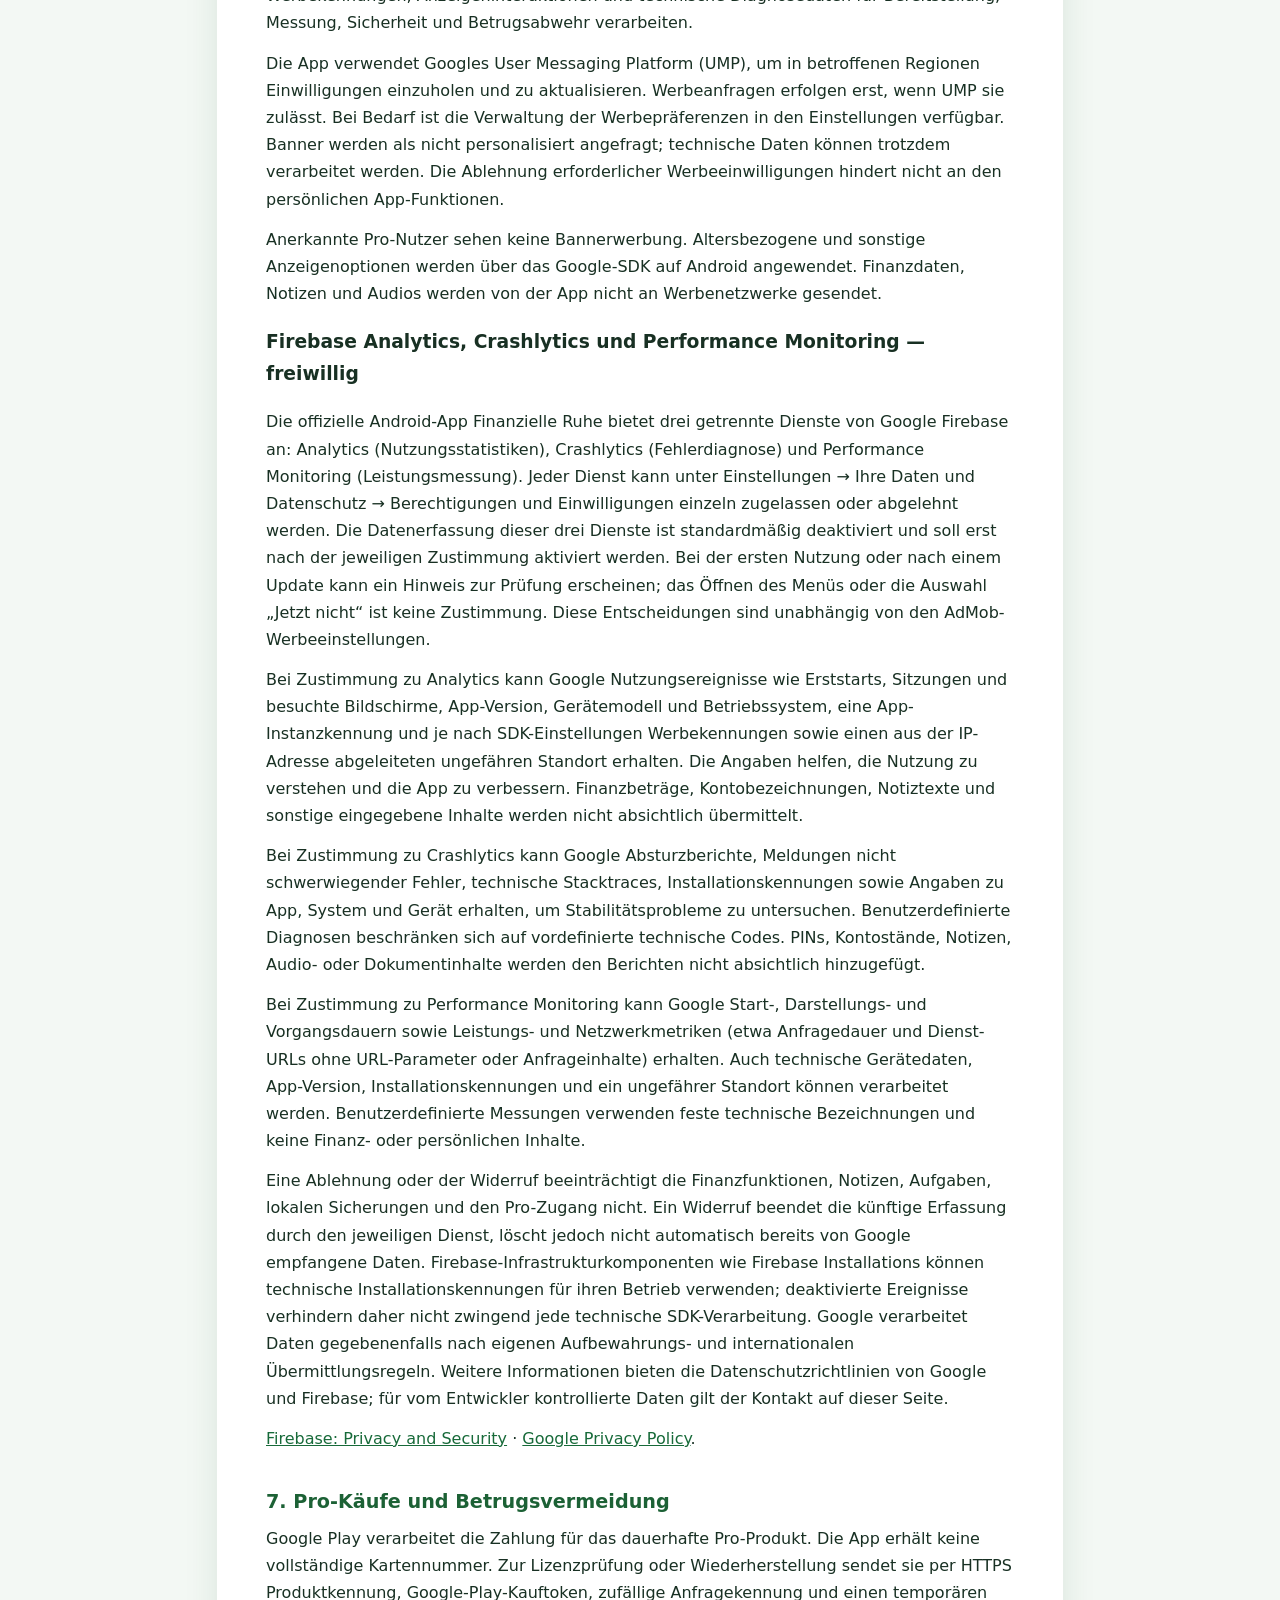
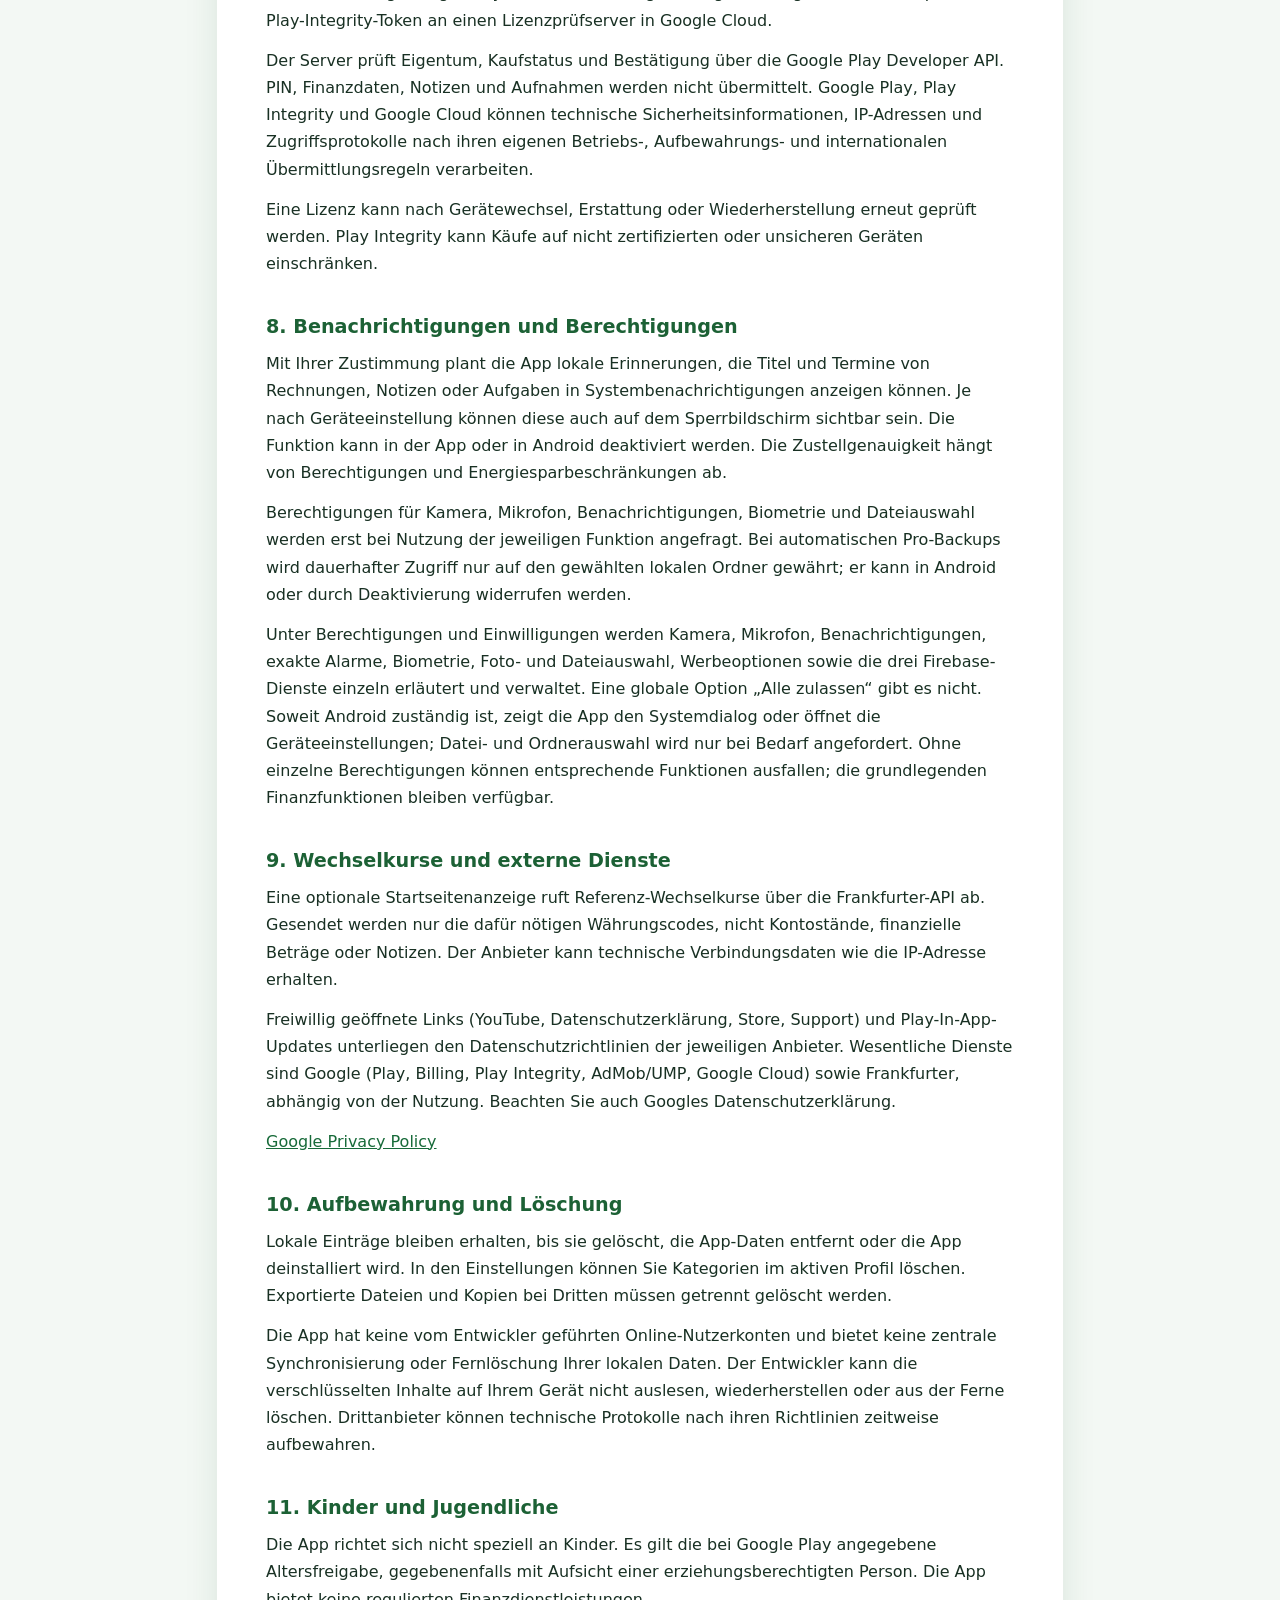
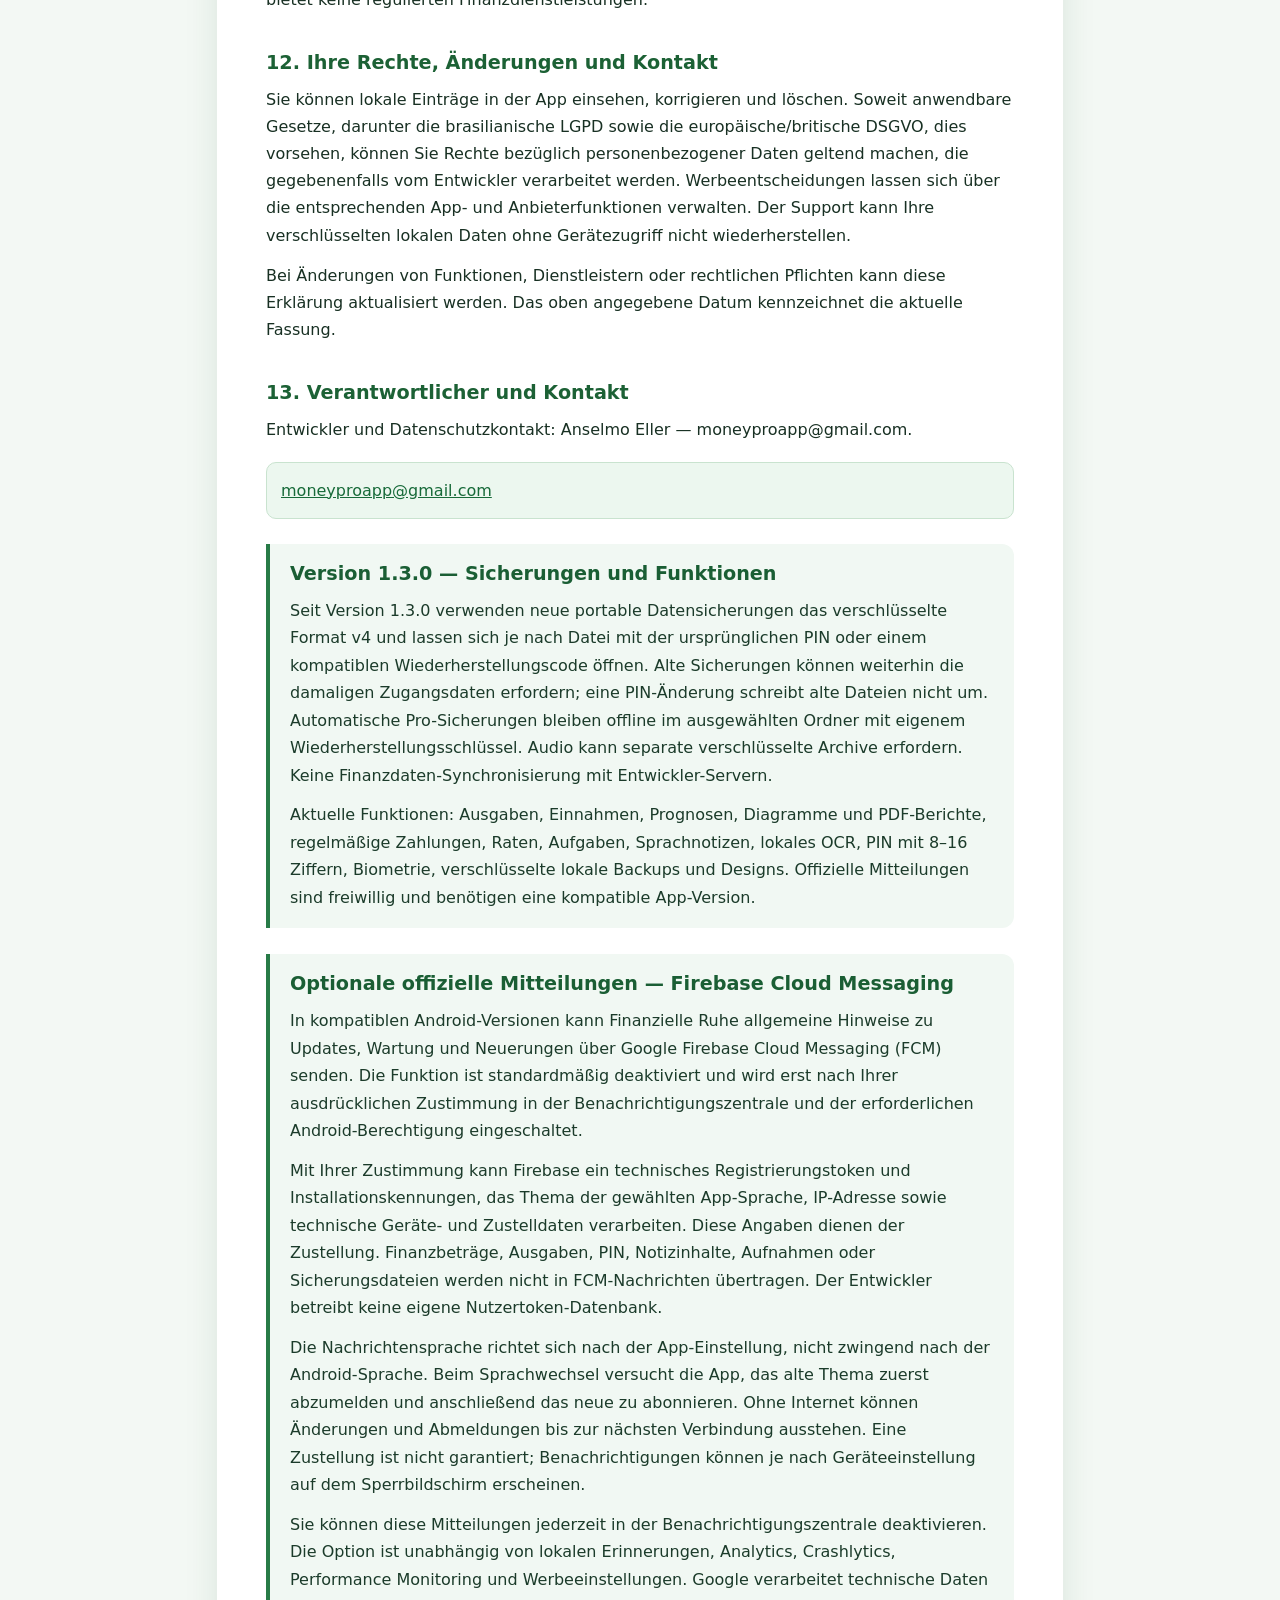
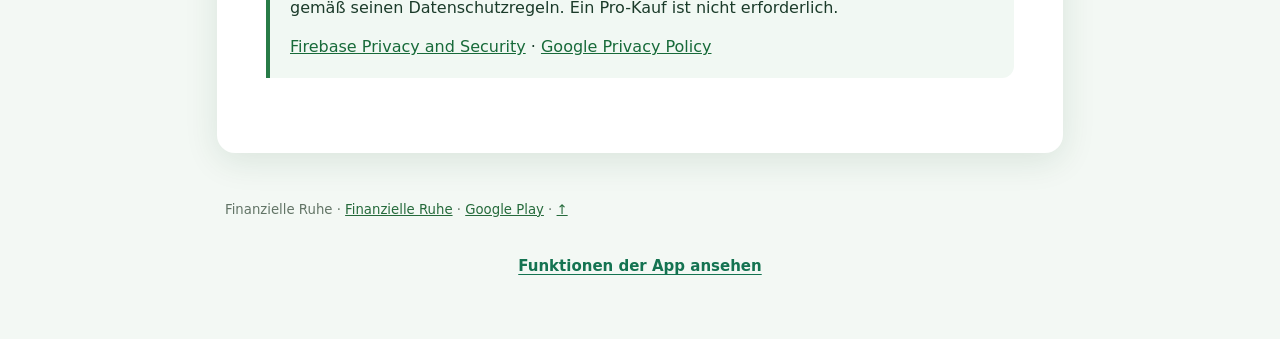
==== commit 1a68b65a: "SEO: catalogo multilingue e favicon oficial do Paz Financeira" ====
--- a/de/index.html
+++ b/de/index.html
@@ -17,9 +17,18 @@
 <meta name="robots" content="index,follow">
 <meta name="theme-color" content="#216C36">
 <title>Datenschutzerklärung | Finanzielle Ruhe</title>
-<link rel="icon" href="../assets/paz-financeira-icon-20261114.png" type="image/png">
+
 <link rel="stylesheet" href="../assets/privacy-20261114.css">
 <link rel="stylesheet" href="../assets/pf-download-20261120.css">
+<!-- pf-seo-privacy-20261121: metadados sociais, sem alterar conteúdo jurídico -->
+<meta property="og:type" content="article"><meta property="og:title" content="Datenschutzerklärung | Finanzielle Ruhe"><meta property="og:description" content="Wie Finanzielle Ruhe Daten verarbeitet, schützt und Ihnen die Kontrolle darüber ermöglicht."><meta property="og:url" content="https://anselmoeller.github.io/mymoney-privacidade/de/"><meta property="og:image" content="https://anselmoeller.github.io/paz-financeira/assets/logo.png"><meta name="twitter:card" content="summary_large_image">
+<!-- PF-SITES-FAVICON-20261121 -->
+<link rel="icon" type="image/png" sizes="32x32" href="/mymoney-privacidade/assets/pf-icon-32-20261121.png">
+<link rel="icon" type="image/png" sizes="48x48" href="/mymoney-privacidade/assets/pf-icon-48-20261121.png">
+<link rel="icon" type="image/png" sizes="192x192" href="/mymoney-privacidade/assets/pf-icon-192-20261121.png">
+<link rel="shortcut icon" type="image/x-icon" href="/mymoney-privacidade/favicon.ico">
+<link rel="apple-touch-icon" sizes="180x180" href="/mymoney-privacidade/apple-touch-icon.png">
+<!-- /PF-SITES-FAVICON-20261121 -->
 </head>
 <body id="top">
 <header class="hero"><div class="shell">
@@ -104,5 +113,6 @@
 <p><a href="https://firebase.google.com/support/privacy" target="_blank" rel="noopener noreferrer">Firebase Privacy and Security</a> · <a href="https://policies.google.com/privacy" target="_blank" rel="noopener noreferrer">Google Privacy Policy</a></p>
 </section>
 </article></main>
-<footer class="footer">Finanzielle Ruhe · <a href="https://anselmoeller.github.io/paz-financeira/de/">Finanzielle Ruhe</a> · <a href="https://play.google.com/store/apps/details?id=com.anspro.mymoney.app">Google Play</a> · <a href="#top">↑</a></footer>
+<footer class="footer">Finanzielle Ruhe · <a href="https://anselmoeller.github.io/paz-financeira/de/">Finanzielle Ruhe</a> · <a href="https://play.google.com/store/apps/details?id=com.anspro.mymoney.app">Google Play</a> · <a href="#top">↑</a><!-- PF-CATALOGO-LINK-20261121 --><nav aria-label="Paz Financeira" style="margin:24px auto 16px;max-width:880px;text-align:center;padding:10px 14px"><a href="https://anselmoeller.github.io/paz-financeira/recursos/de/" lang="de" hreflang="de" style="display:inline-block;font:700 15px/1.5 system-ui,Arial,sans-serif;color:#147351;text-decoration:underline;text-underline-offset:3px">Funktionen der App ansehen</a></nav><!-- /PF-CATALOGO-LINK-20261121 -->
+</footer>
 </body></html>
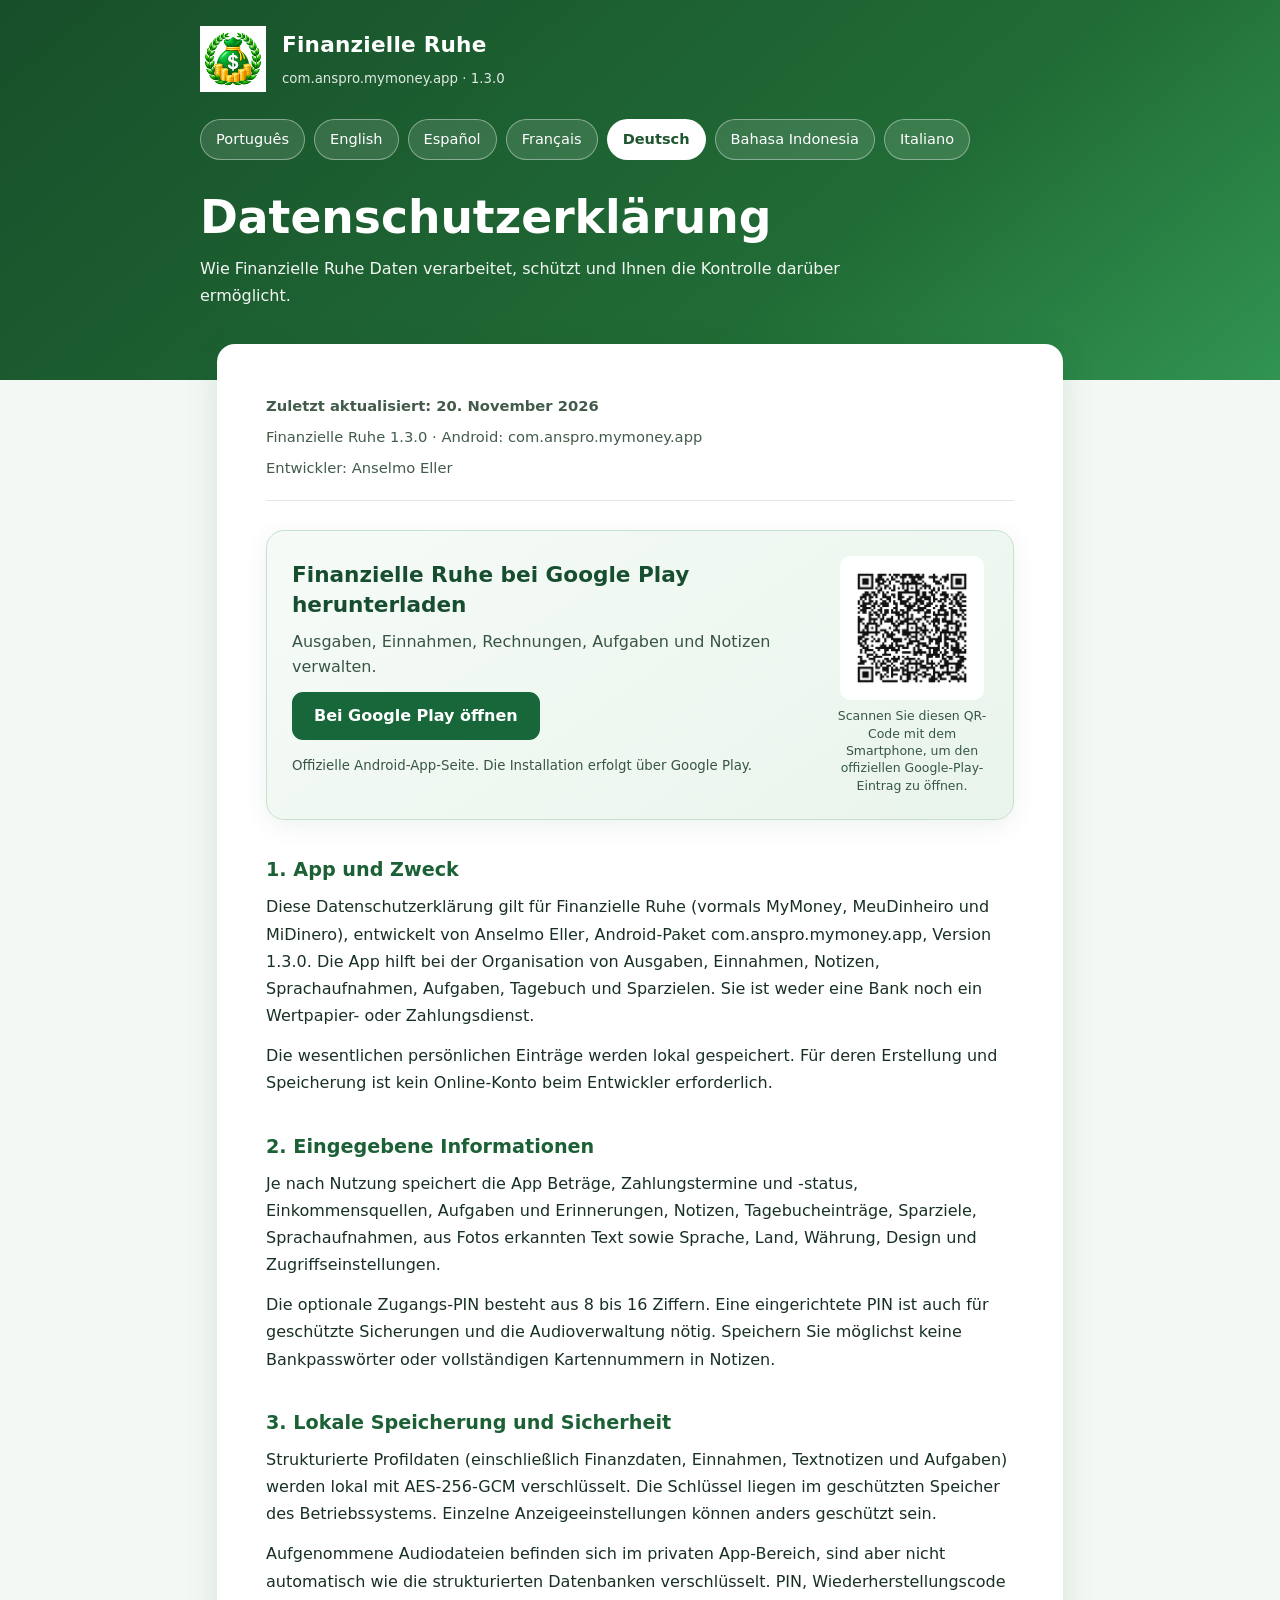
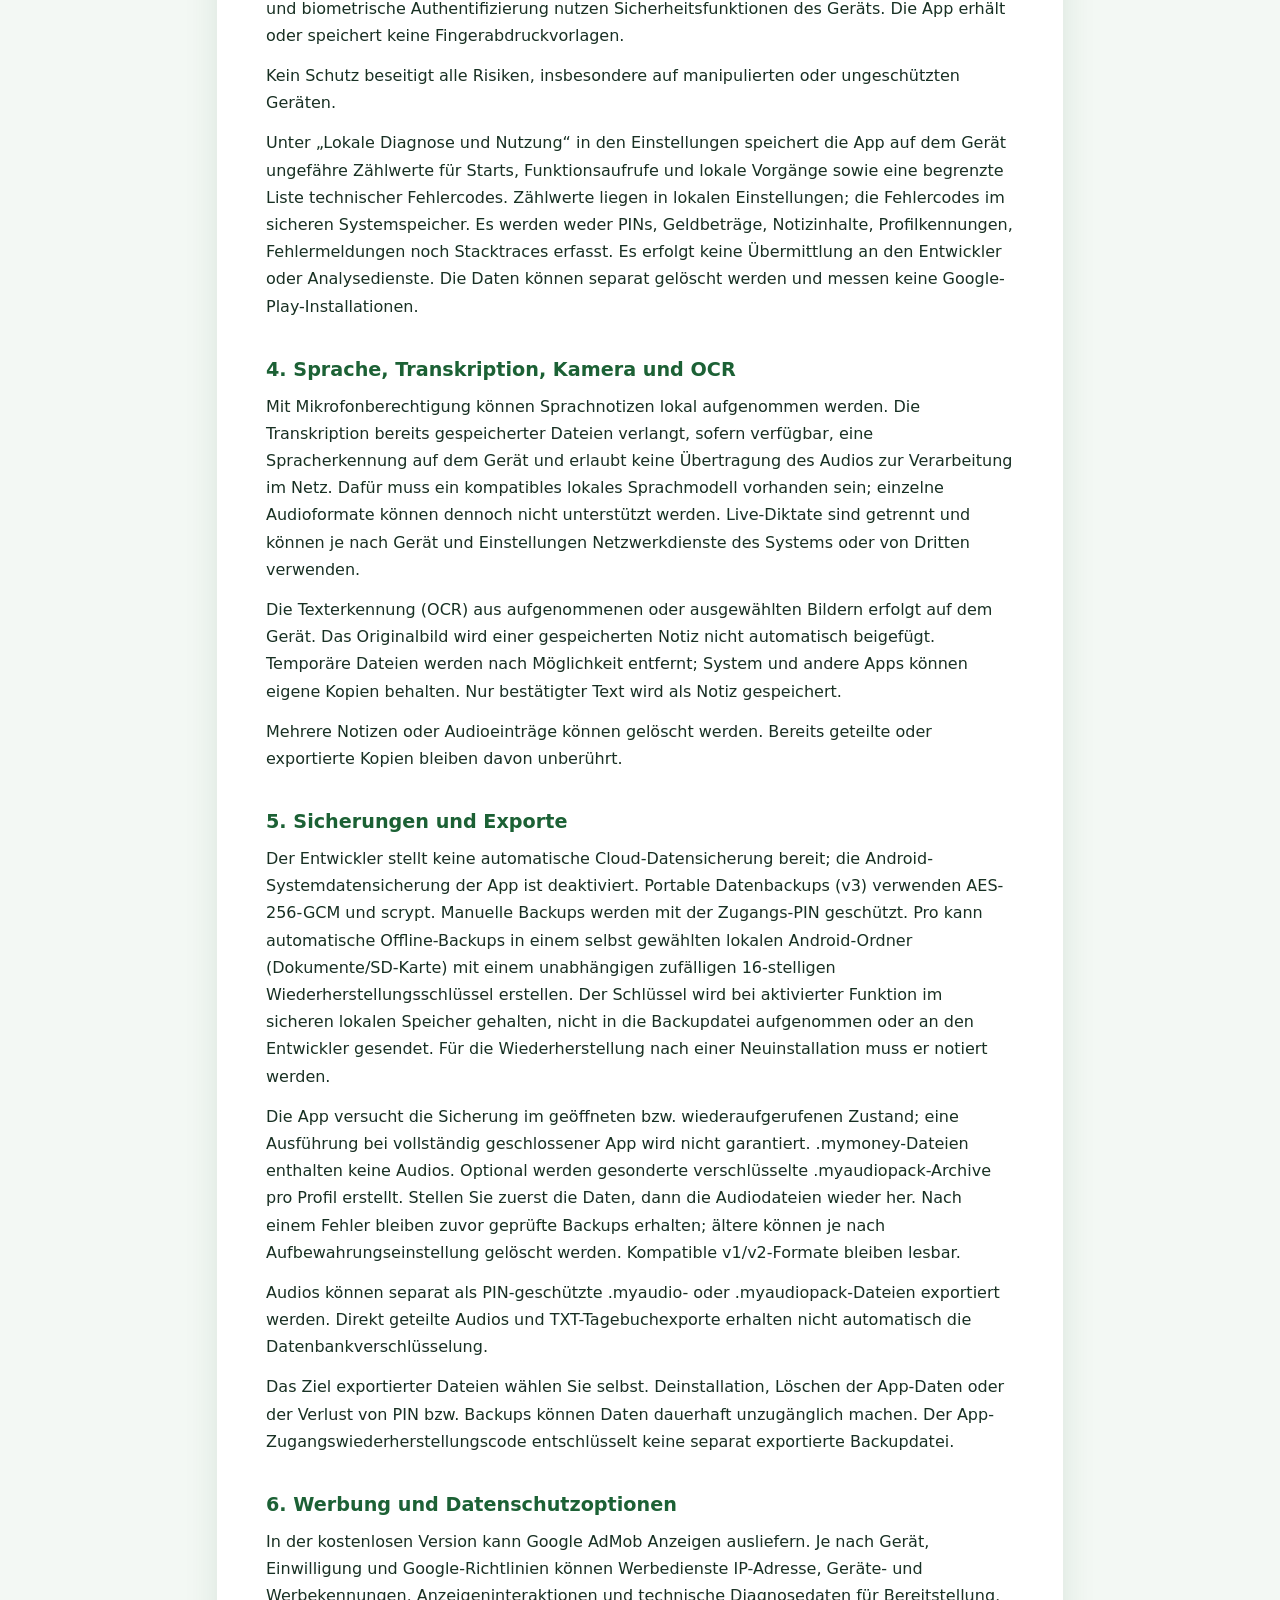
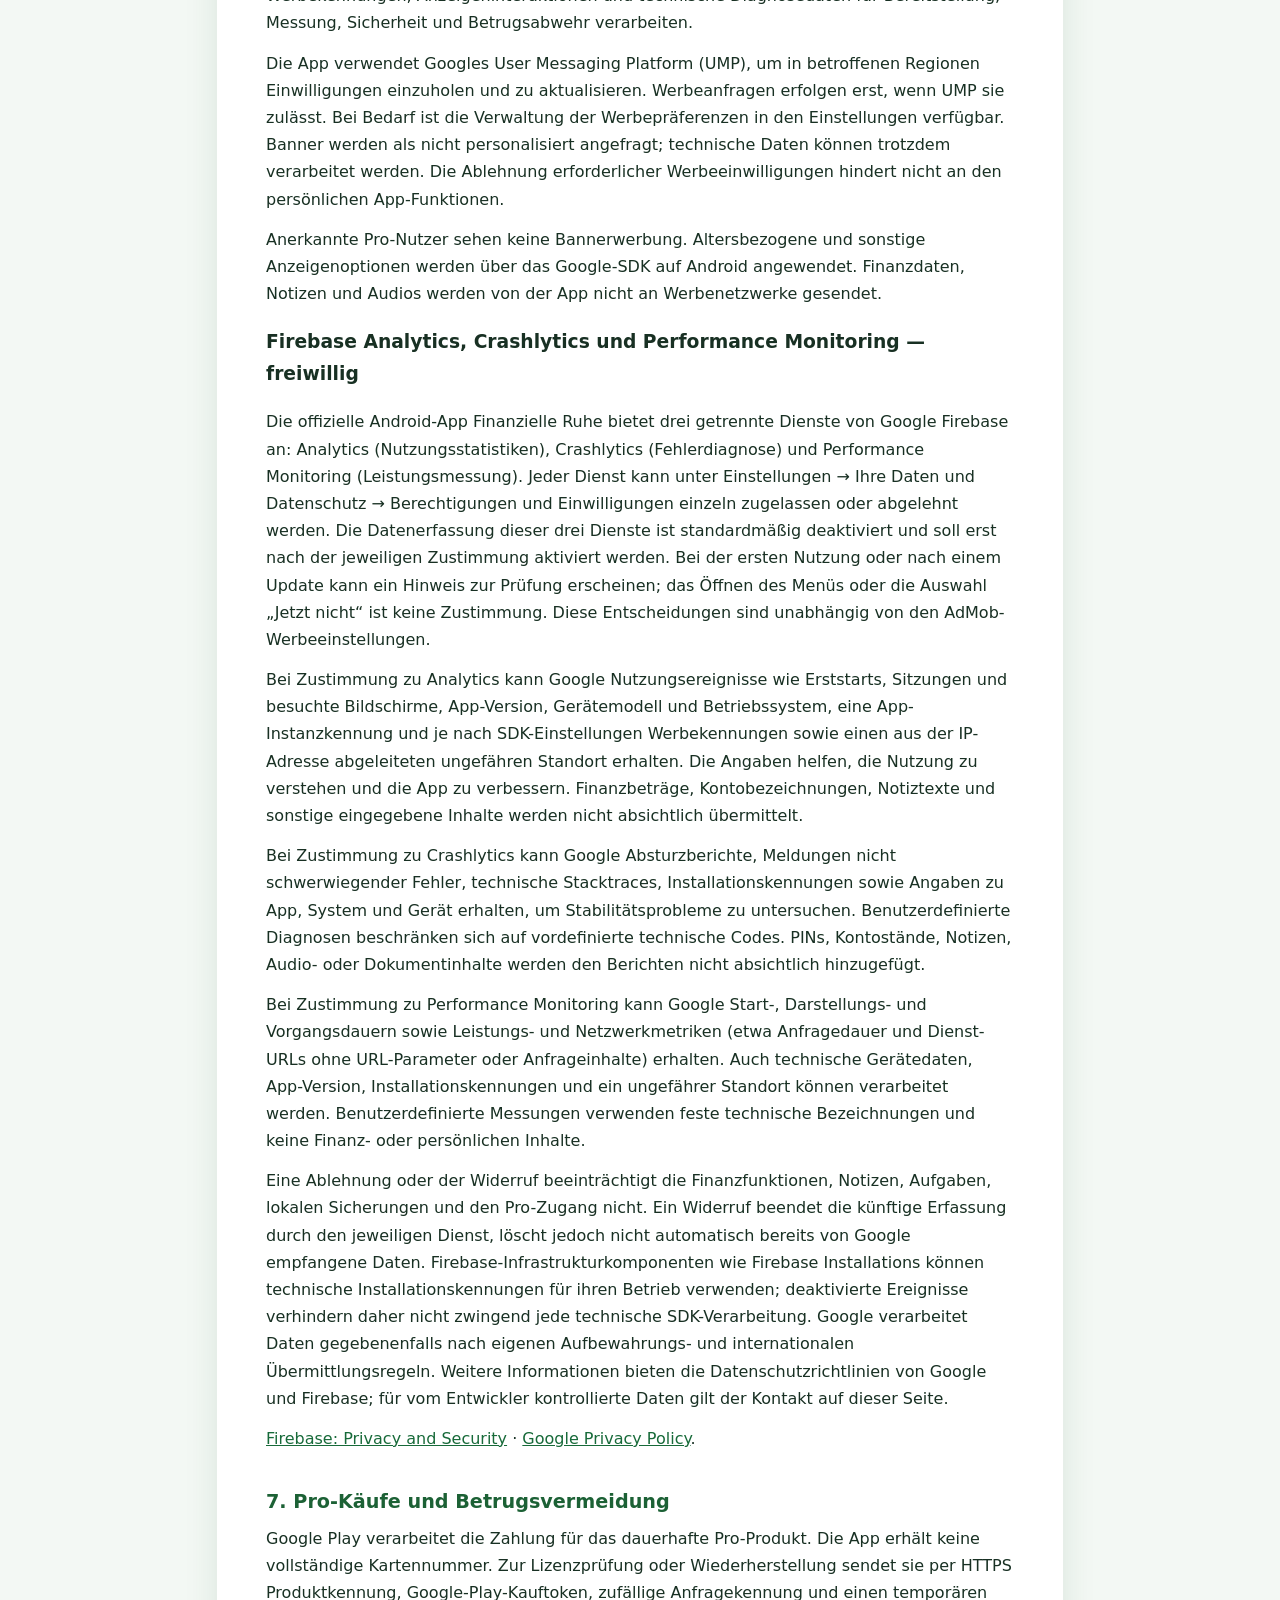
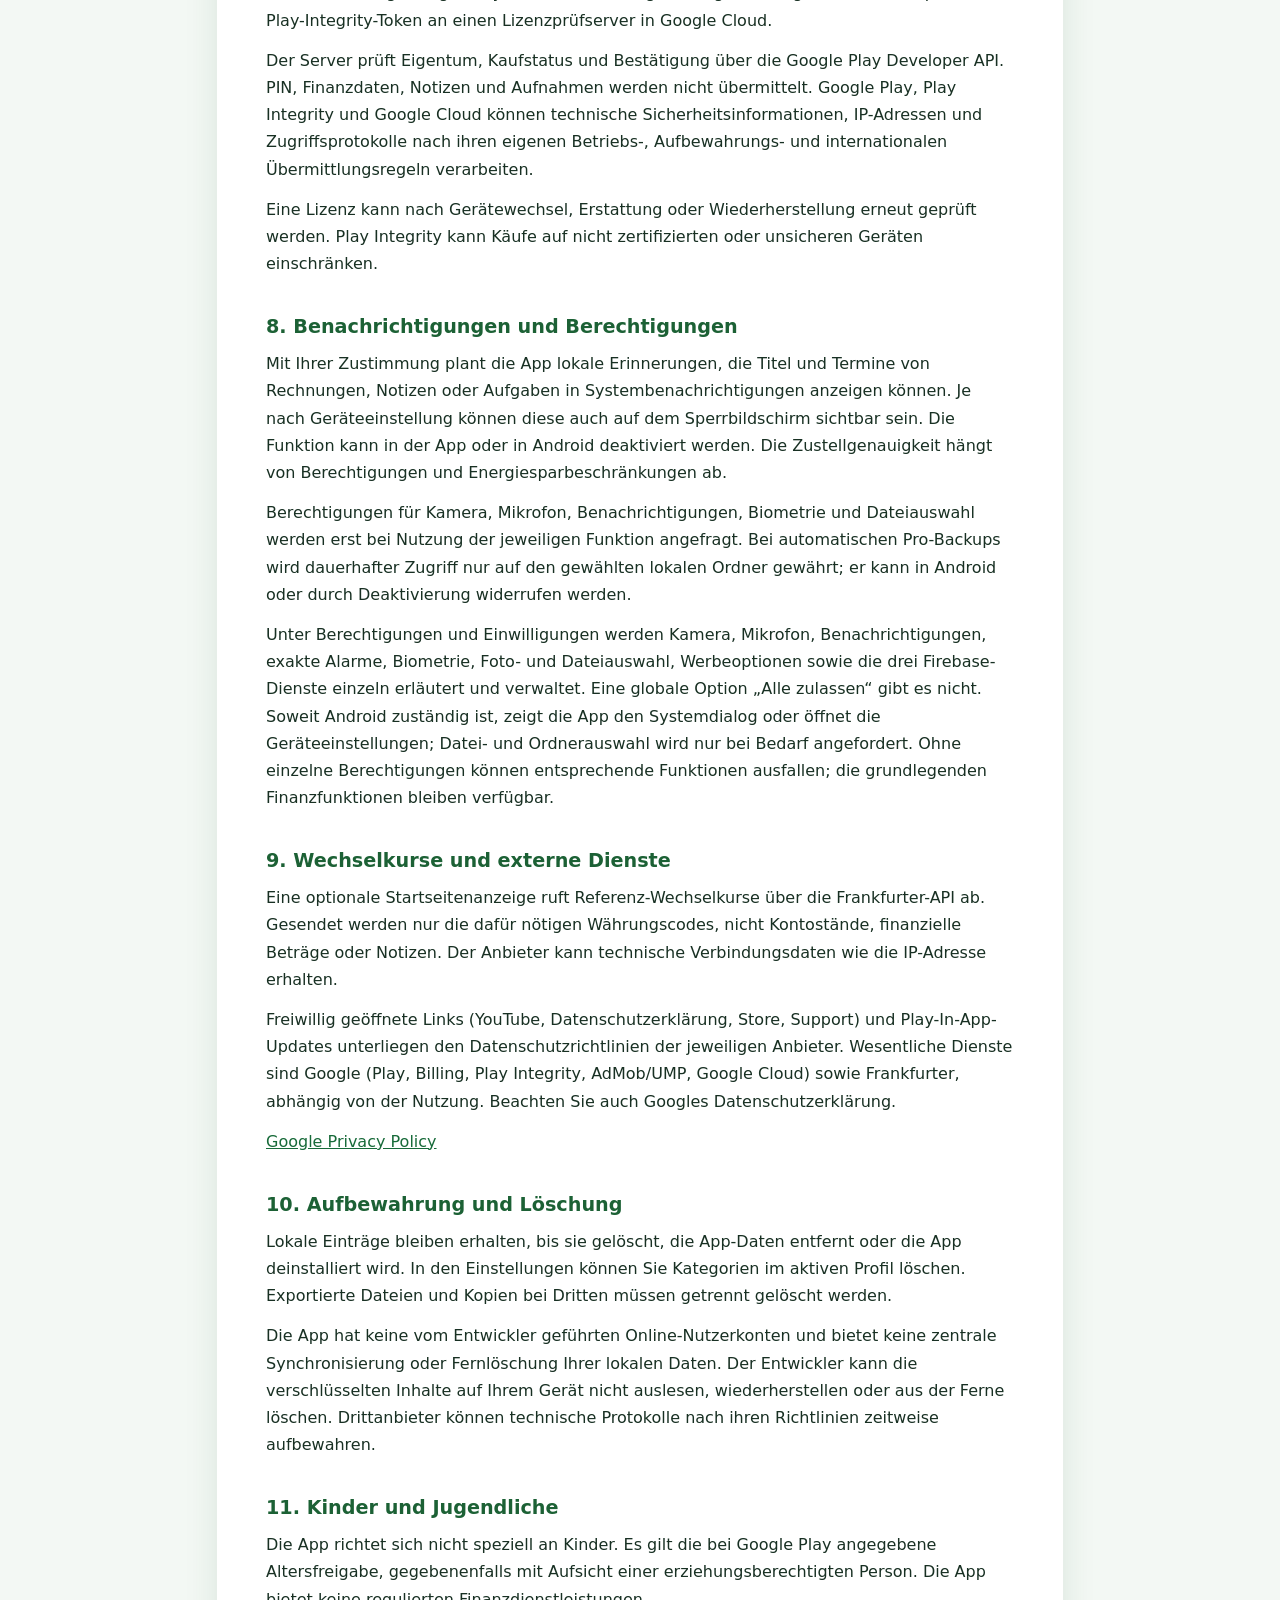
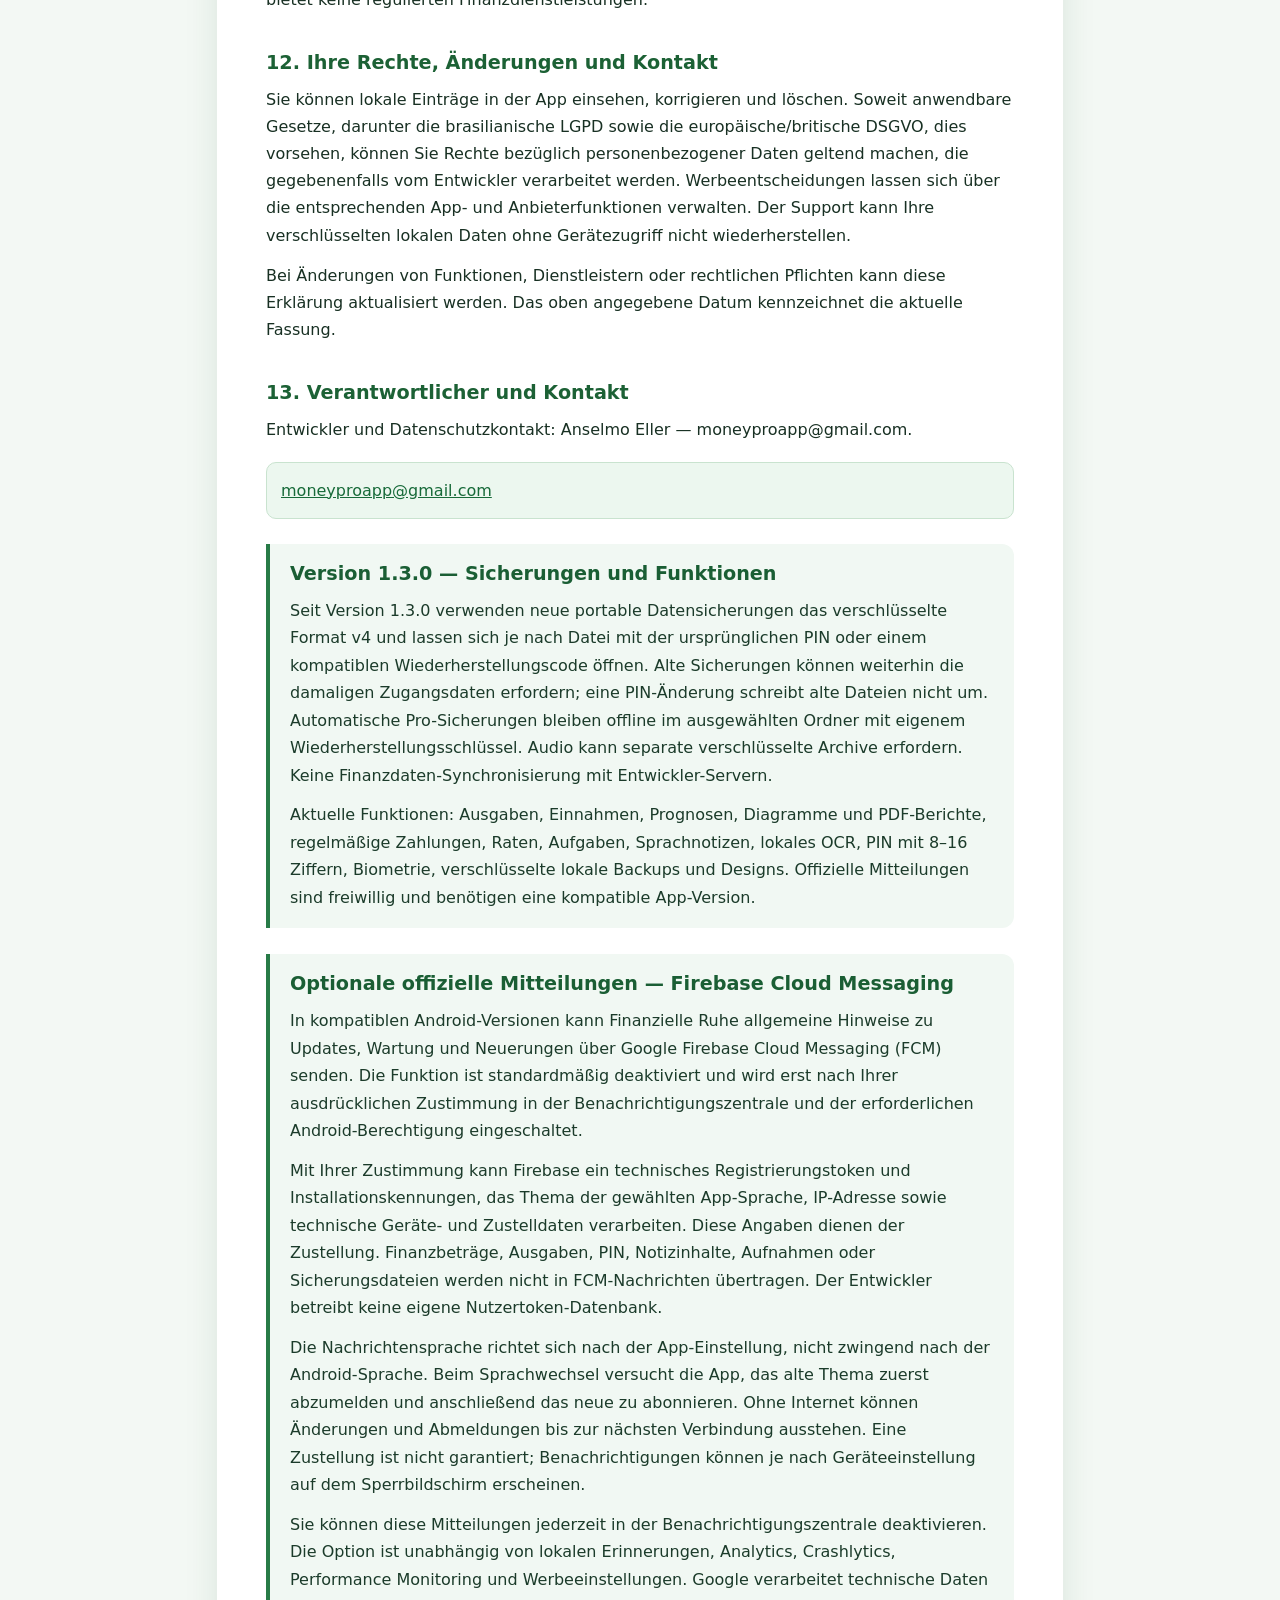
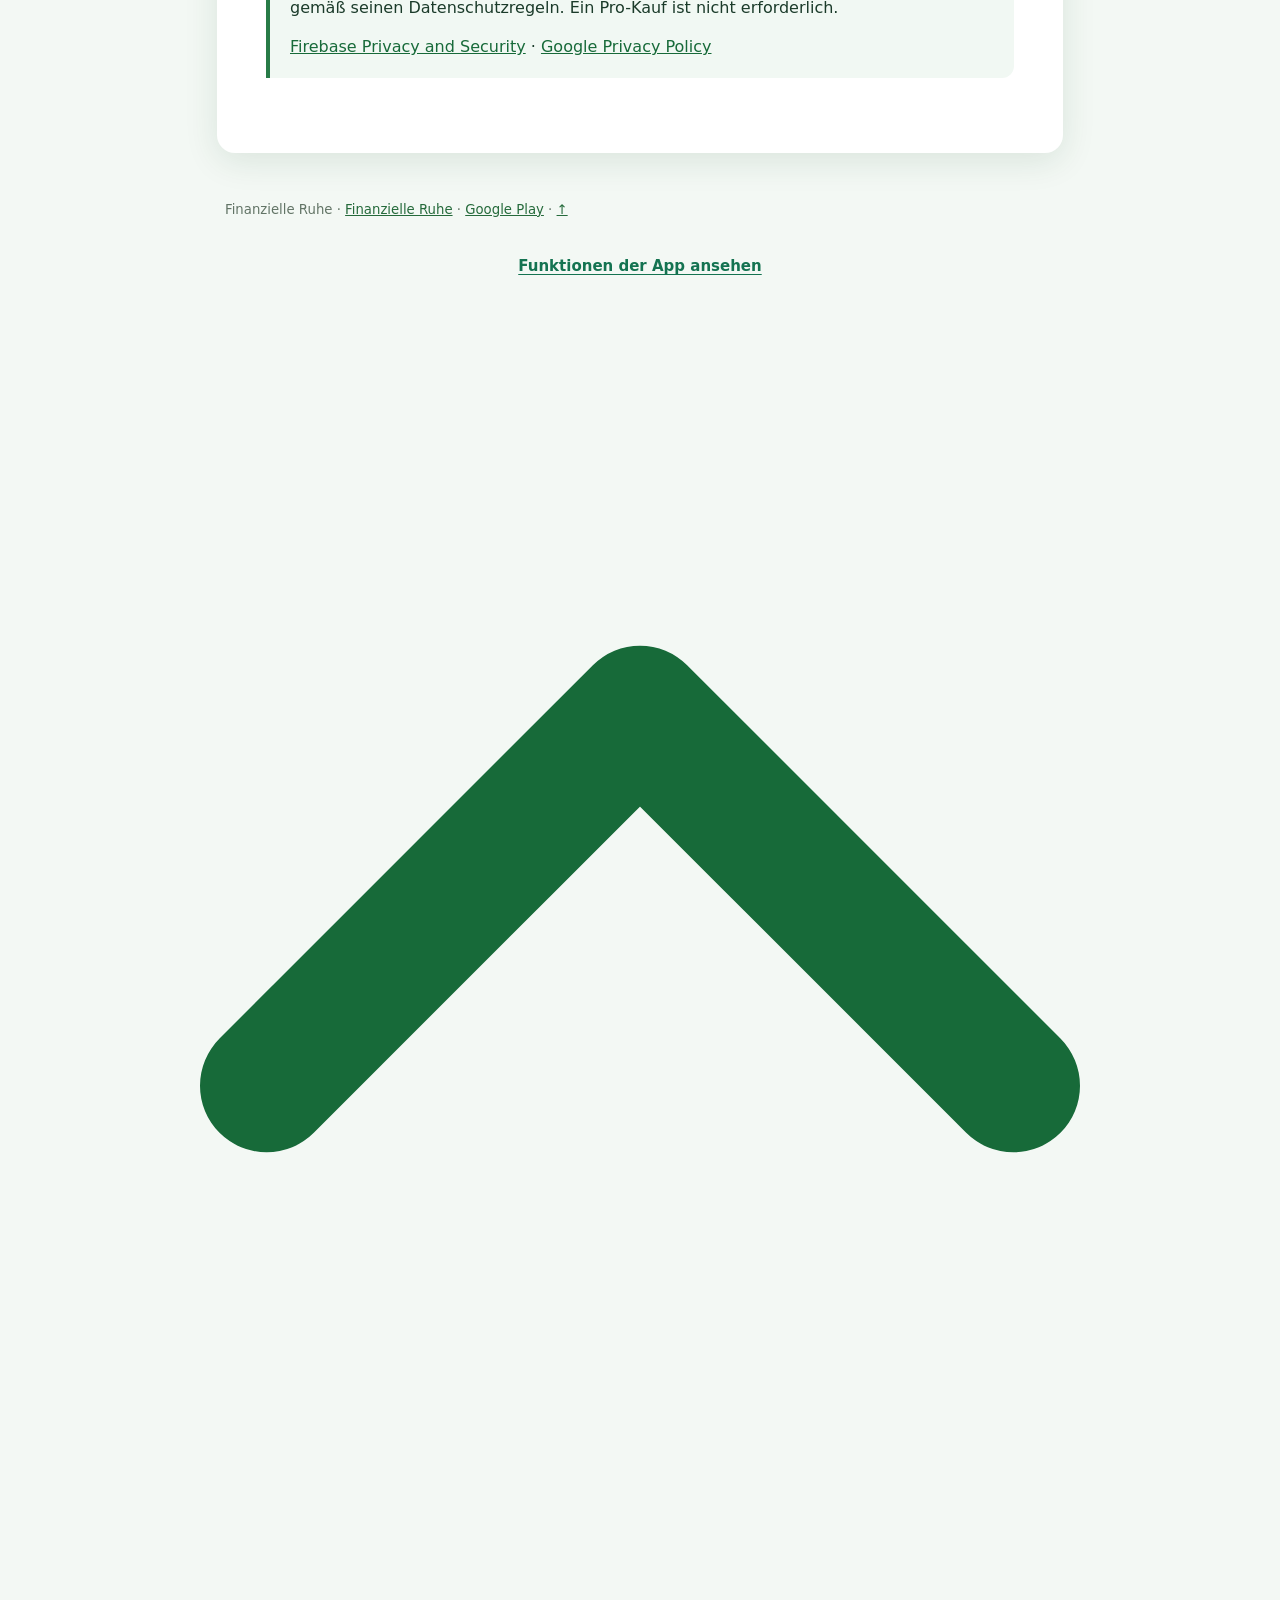
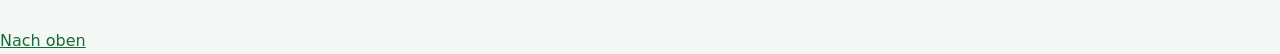
==== commit 0713c678: "Usabilidade: botao Voltar ao topo em todas as paginas e idiomas" ====
--- a/de/index.html
+++ b/de/index.html
@@ -29,8 +29,12 @@
 <link rel="shortcut icon" type="image/x-icon" href="/mymoney-privacidade/favicon.ico">
 <link rel="apple-touch-icon" sizes="180x180" href="/mymoney-privacidade/apple-touch-icon.png">
 <!-- /PF-SITES-FAVICON-20261121 -->
+<!-- PAZ-FINANCEIRA-BACK-TO-TOP-20261121 -->
+<link rel="stylesheet" href="/mymoney-privacidade/assets/botao-topo.css">
+<script defer src="/mymoney-privacidade/assets/botao-topo.js"></script>
 </head>
 <body id="top">
+<span id="pf-btt-start-20261121" aria-hidden="true"></span>
 <header class="hero"><div class="shell">
 <div class="brand"><img src="../assets/paz-financeira-icon-20261114.png" alt="" width="66" height="66"><div><strong>Finanzielle Ruhe</strong><small>com.anspro.mymoney.app · 1.3.0</small></div></div>
 <nav class="languages" aria-label="Language / idioma"><a href="https://anselmoeller.github.io/mymoney-privacidade/" lang="pt">Português</a> <a href="https://anselmoeller.github.io/mymoney-privacidade/en/" lang="en">English</a> <a href="https://anselmoeller.github.io/mymoney-privacidade/es/" lang="es">Español</a> <a href="https://anselmoeller.github.io/mymoney-privacidade/fr/" lang="fr">Français</a> <a href="https://anselmoeller.github.io/mymoney-privacidade/de/" lang="de" aria-current="page">Deutsch</a> <a href="https://anselmoeller.github.io/mymoney-privacidade/id/" lang="id">Bahasa Indonesia</a> <a href="https://anselmoeller.github.io/mymoney-privacidade/it/" lang="it">Italiano</a></nav>
@@ -115,4 +119,6 @@
 </article></main>
 <footer class="footer">Finanzielle Ruhe · <a href="https://anselmoeller.github.io/paz-financeira/de/">Finanzielle Ruhe</a> · <a href="https://play.google.com/store/apps/details?id=com.anspro.mymoney.app">Google Play</a> · <a href="#top">↑</a><!-- PF-CATALOGO-LINK-20261121 --><nav aria-label="Paz Financeira" style="margin:24px auto 16px;max-width:880px;text-align:center;padding:10px 14px"><a href="https://anselmoeller.github.io/paz-financeira/recursos/de/" lang="de" hreflang="de" style="display:inline-block;font:700 15px/1.5 system-ui,Arial,sans-serif;color:#147351;text-decoration:underline;text-underline-offset:3px">Funktionen der App ansehen</a></nav><!-- /PF-CATALOGO-LINK-20261121 -->
 </footer>
+<!-- /PAZ-FINANCEIRA-BACK-TO-TOP-20261121 -->
+<a class="pf-backtotop-20261121" href="#pf-btt-start-20261121" title="Zurück nach oben" aria-label="Zurück nach oben"><svg viewBox="0 0 24 24" fill="none" stroke="currentColor" stroke-width="2.5" stroke-linecap="round" stroke-linejoin="round" aria-hidden="true" focusable="false"><path d="m5 14 7-7 7 7"/></svg><span>Nach oben</span></a>
 </body></html>
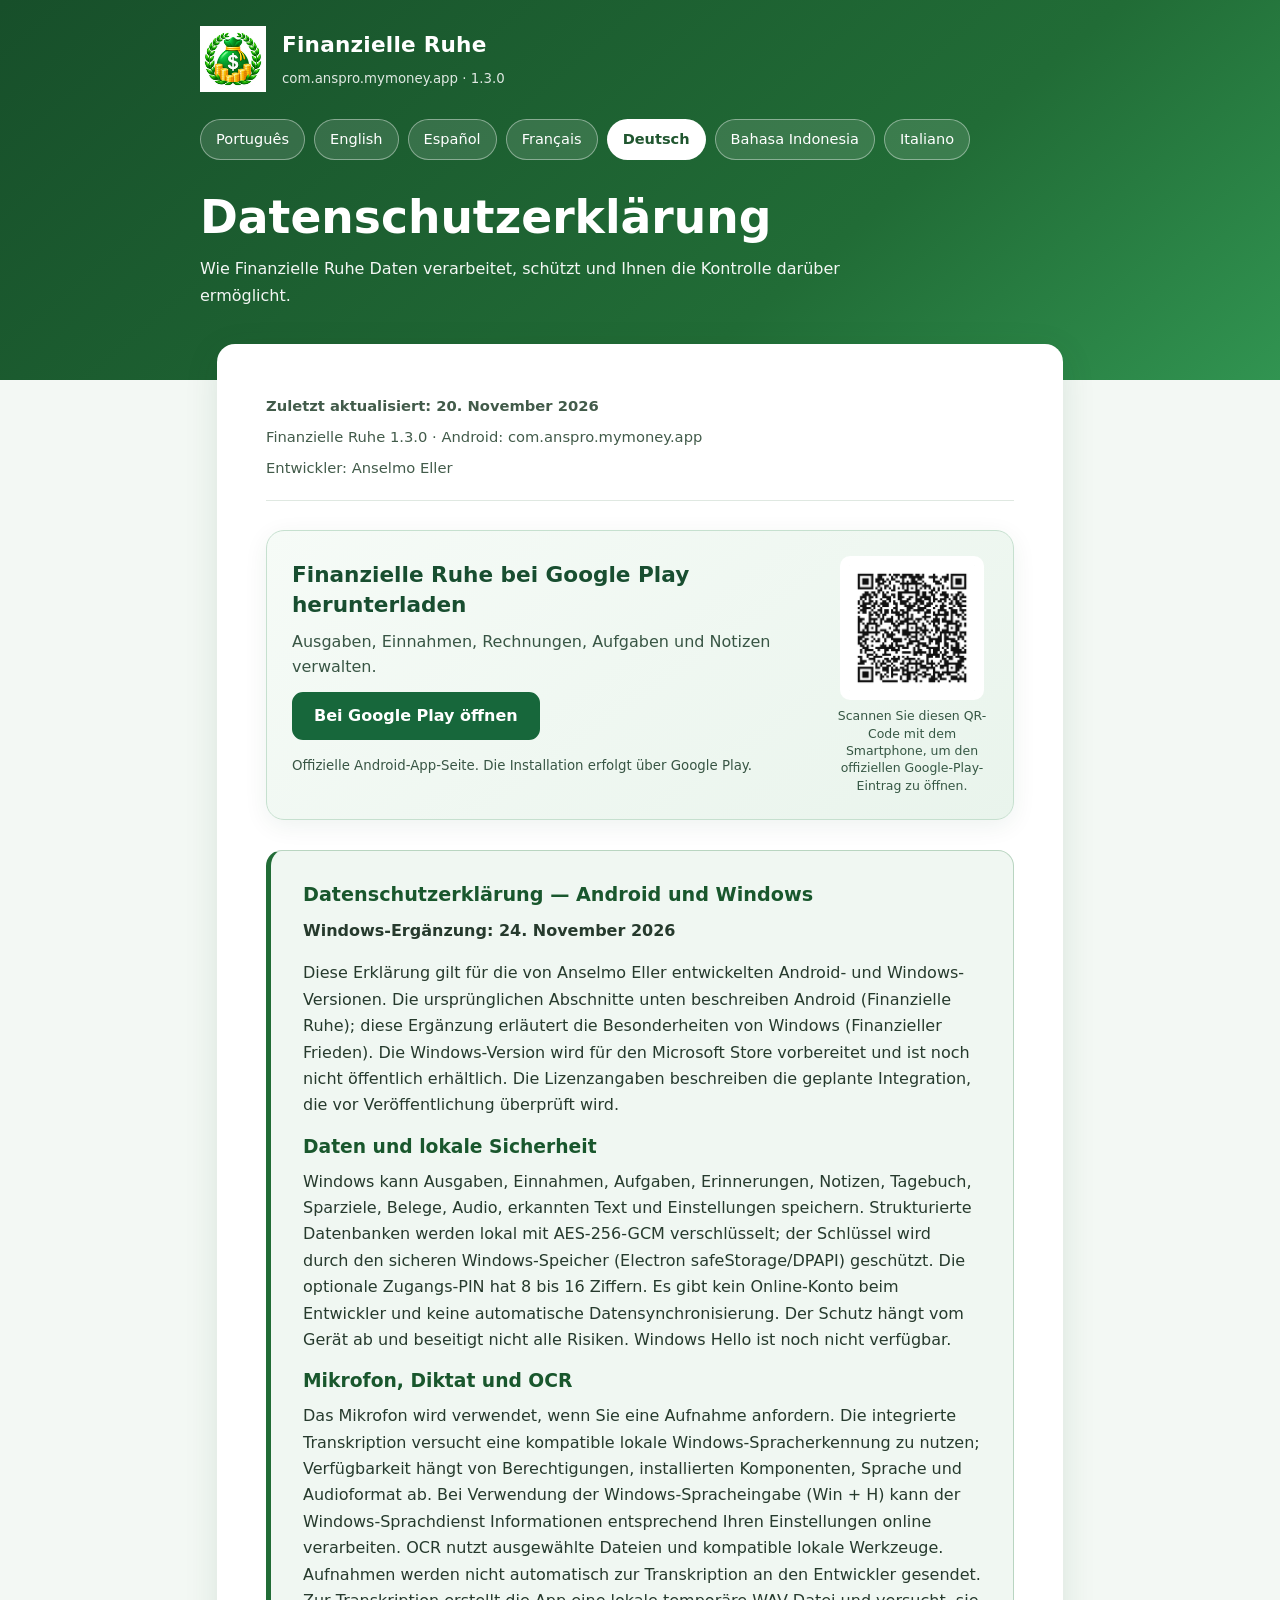
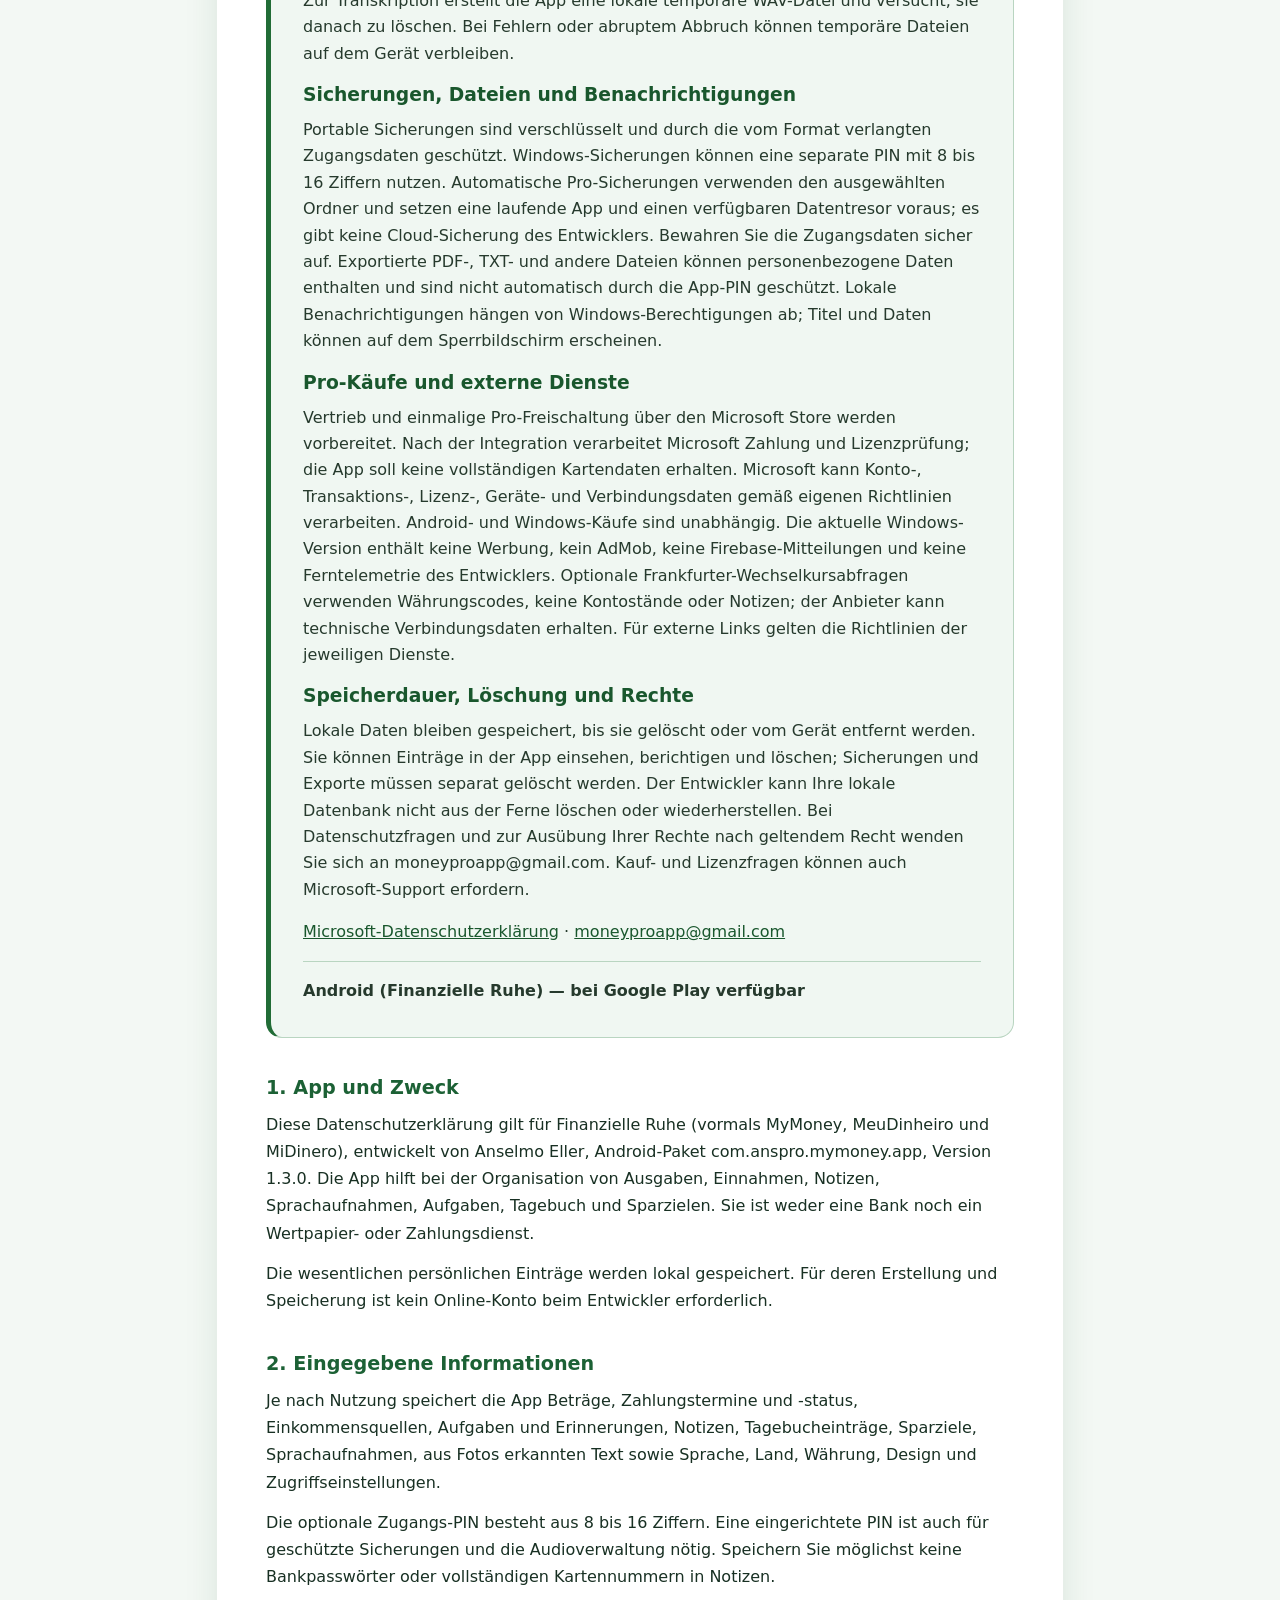
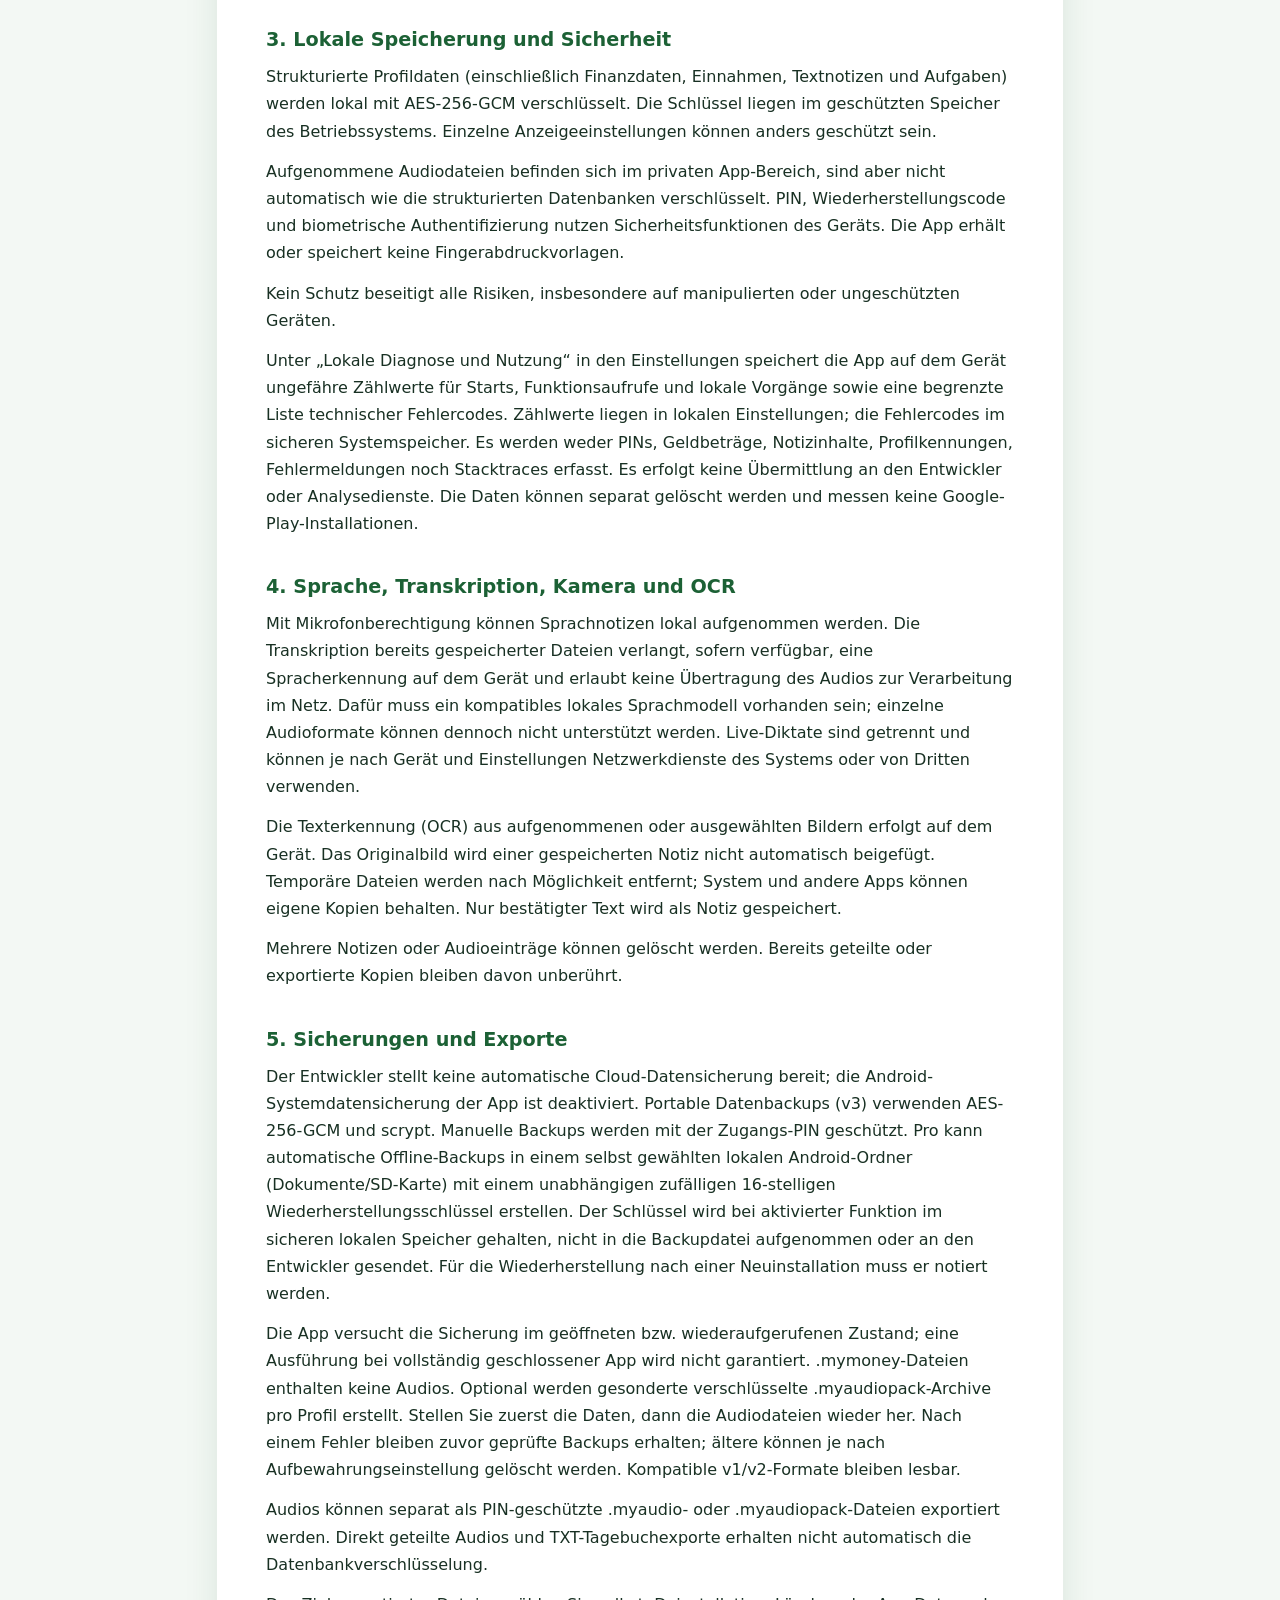
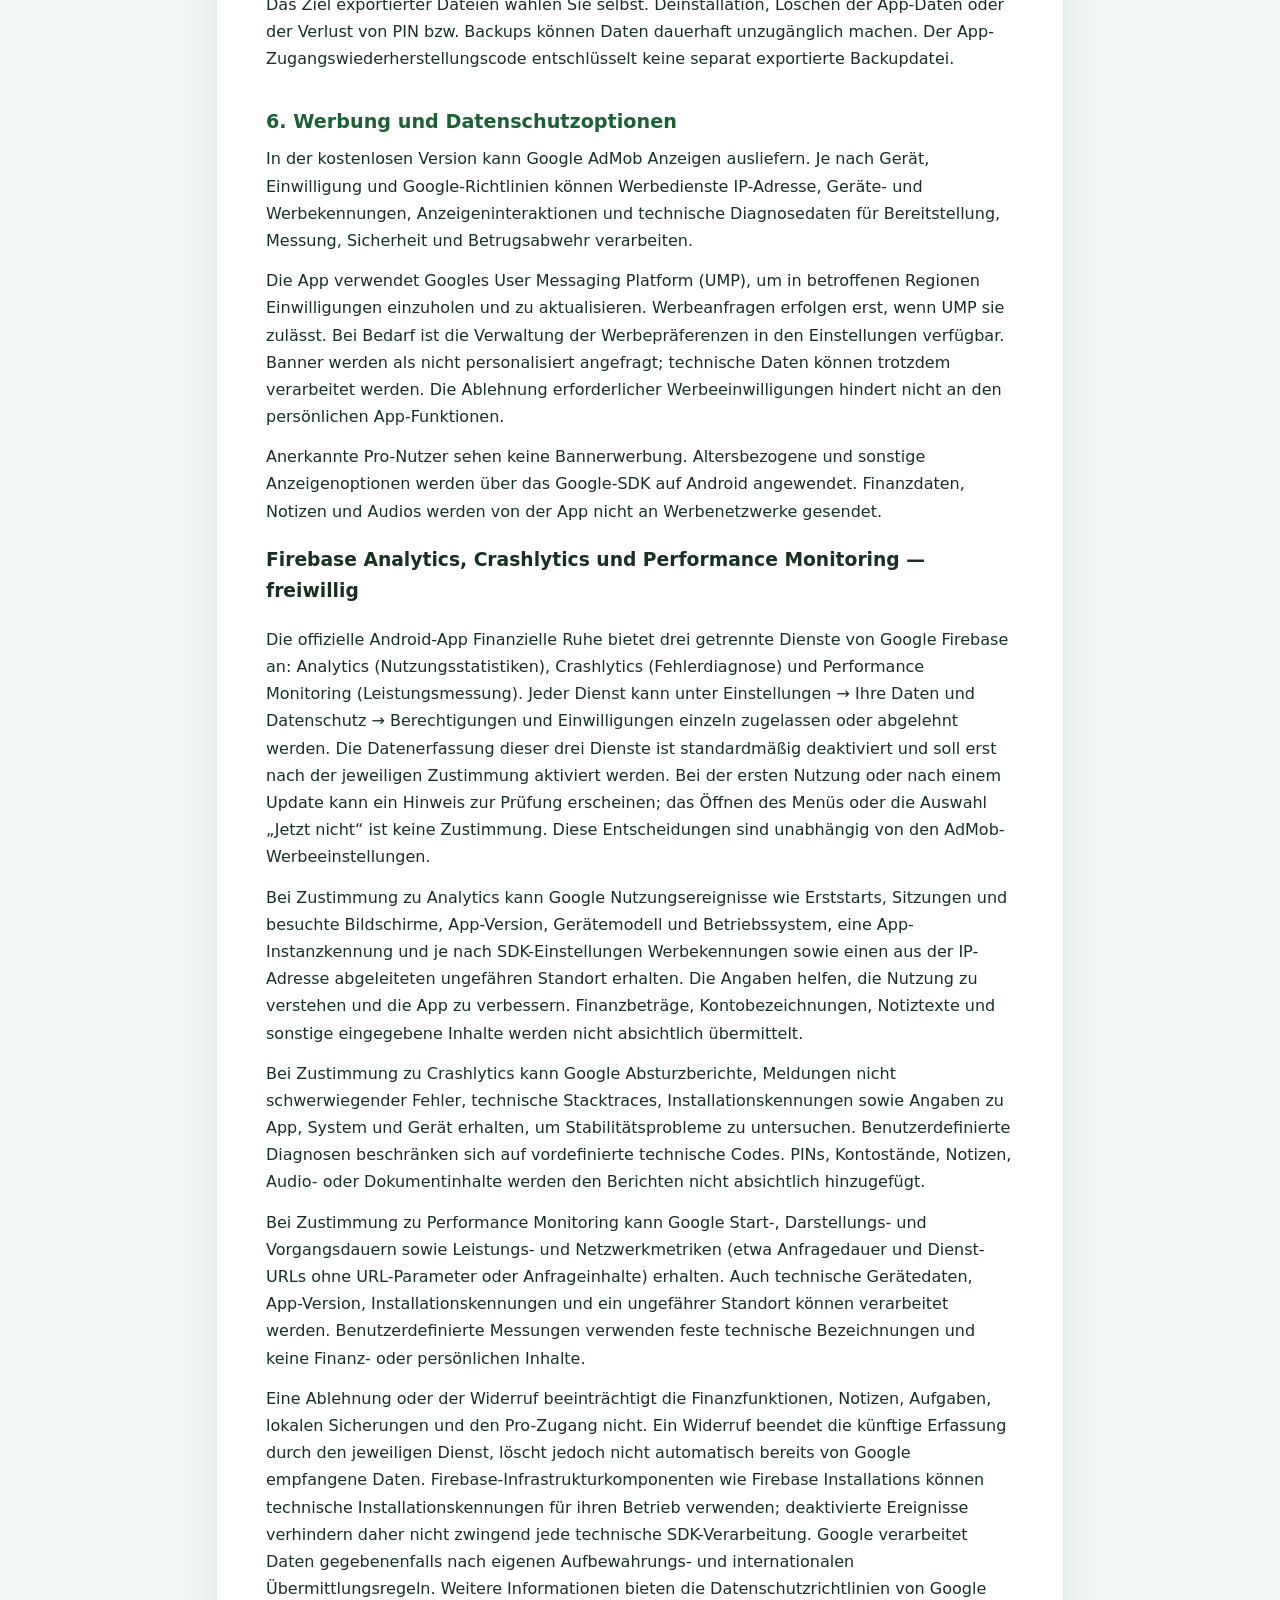
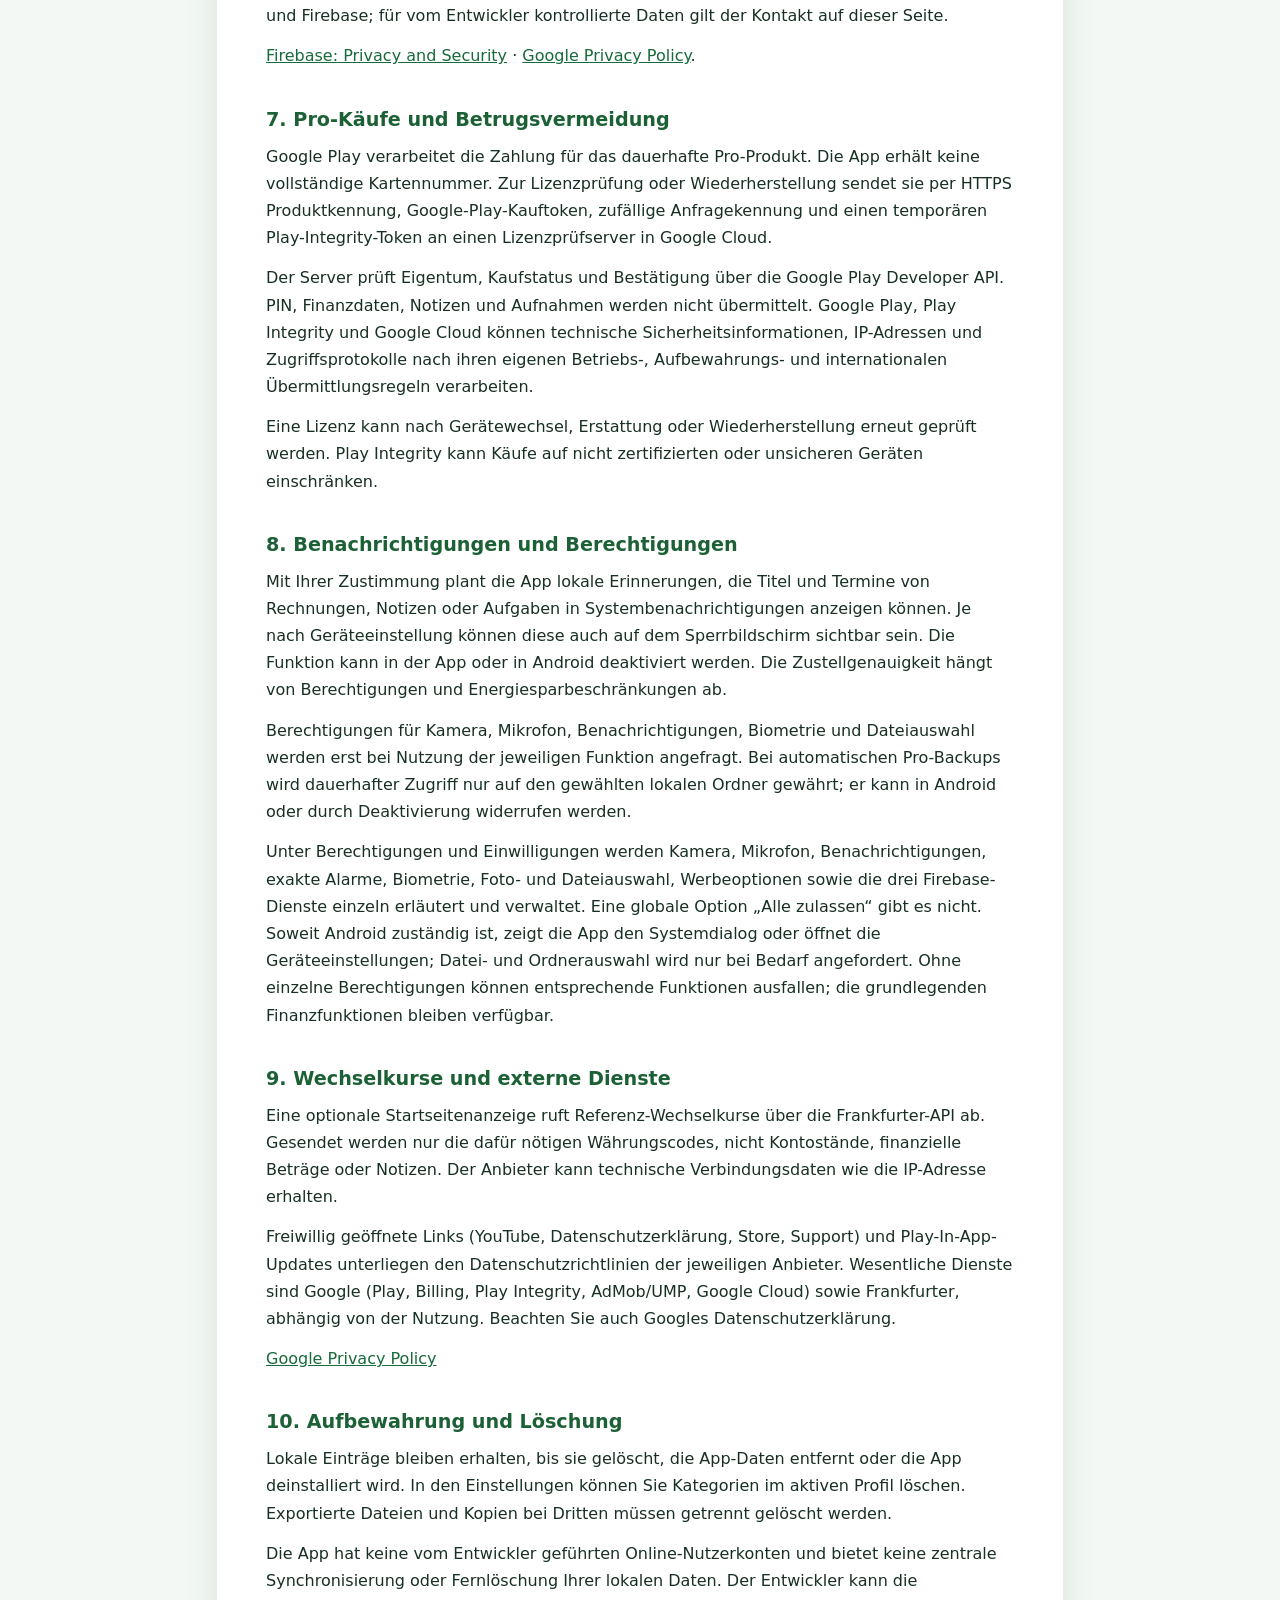
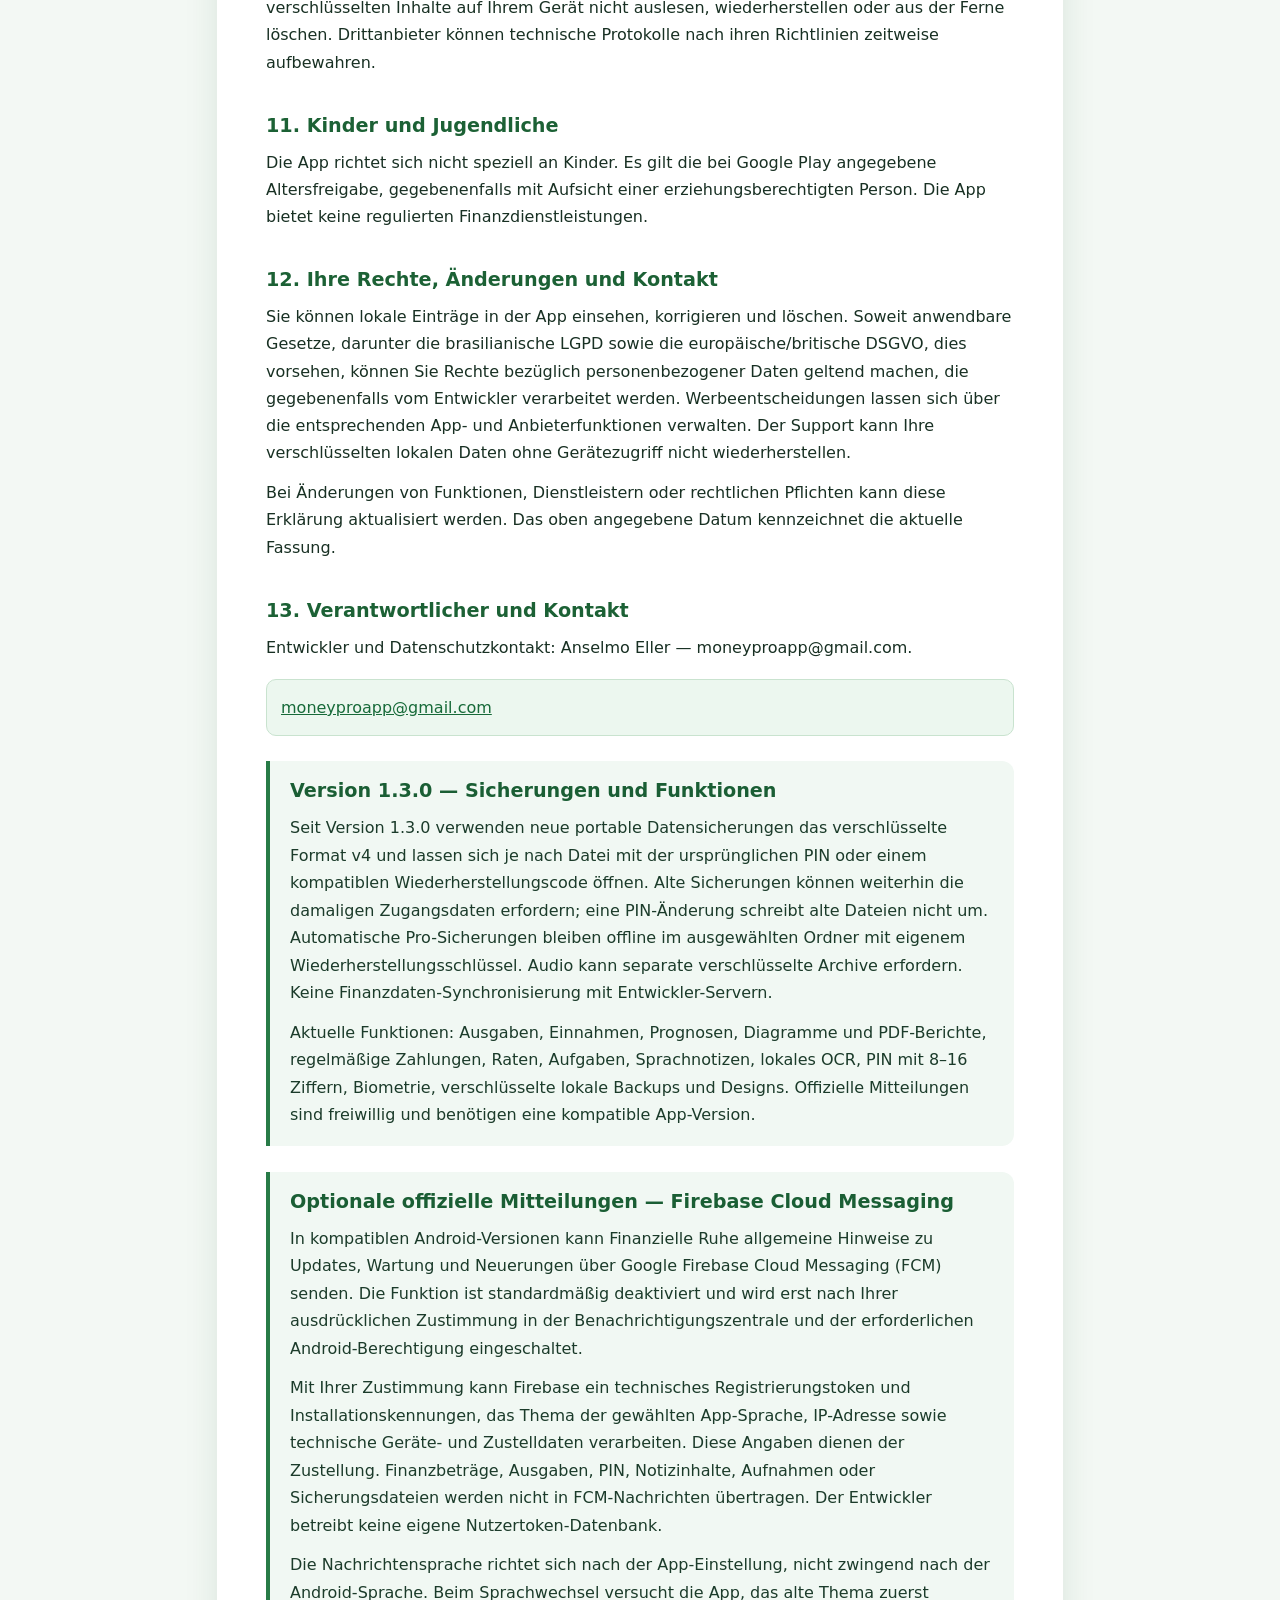
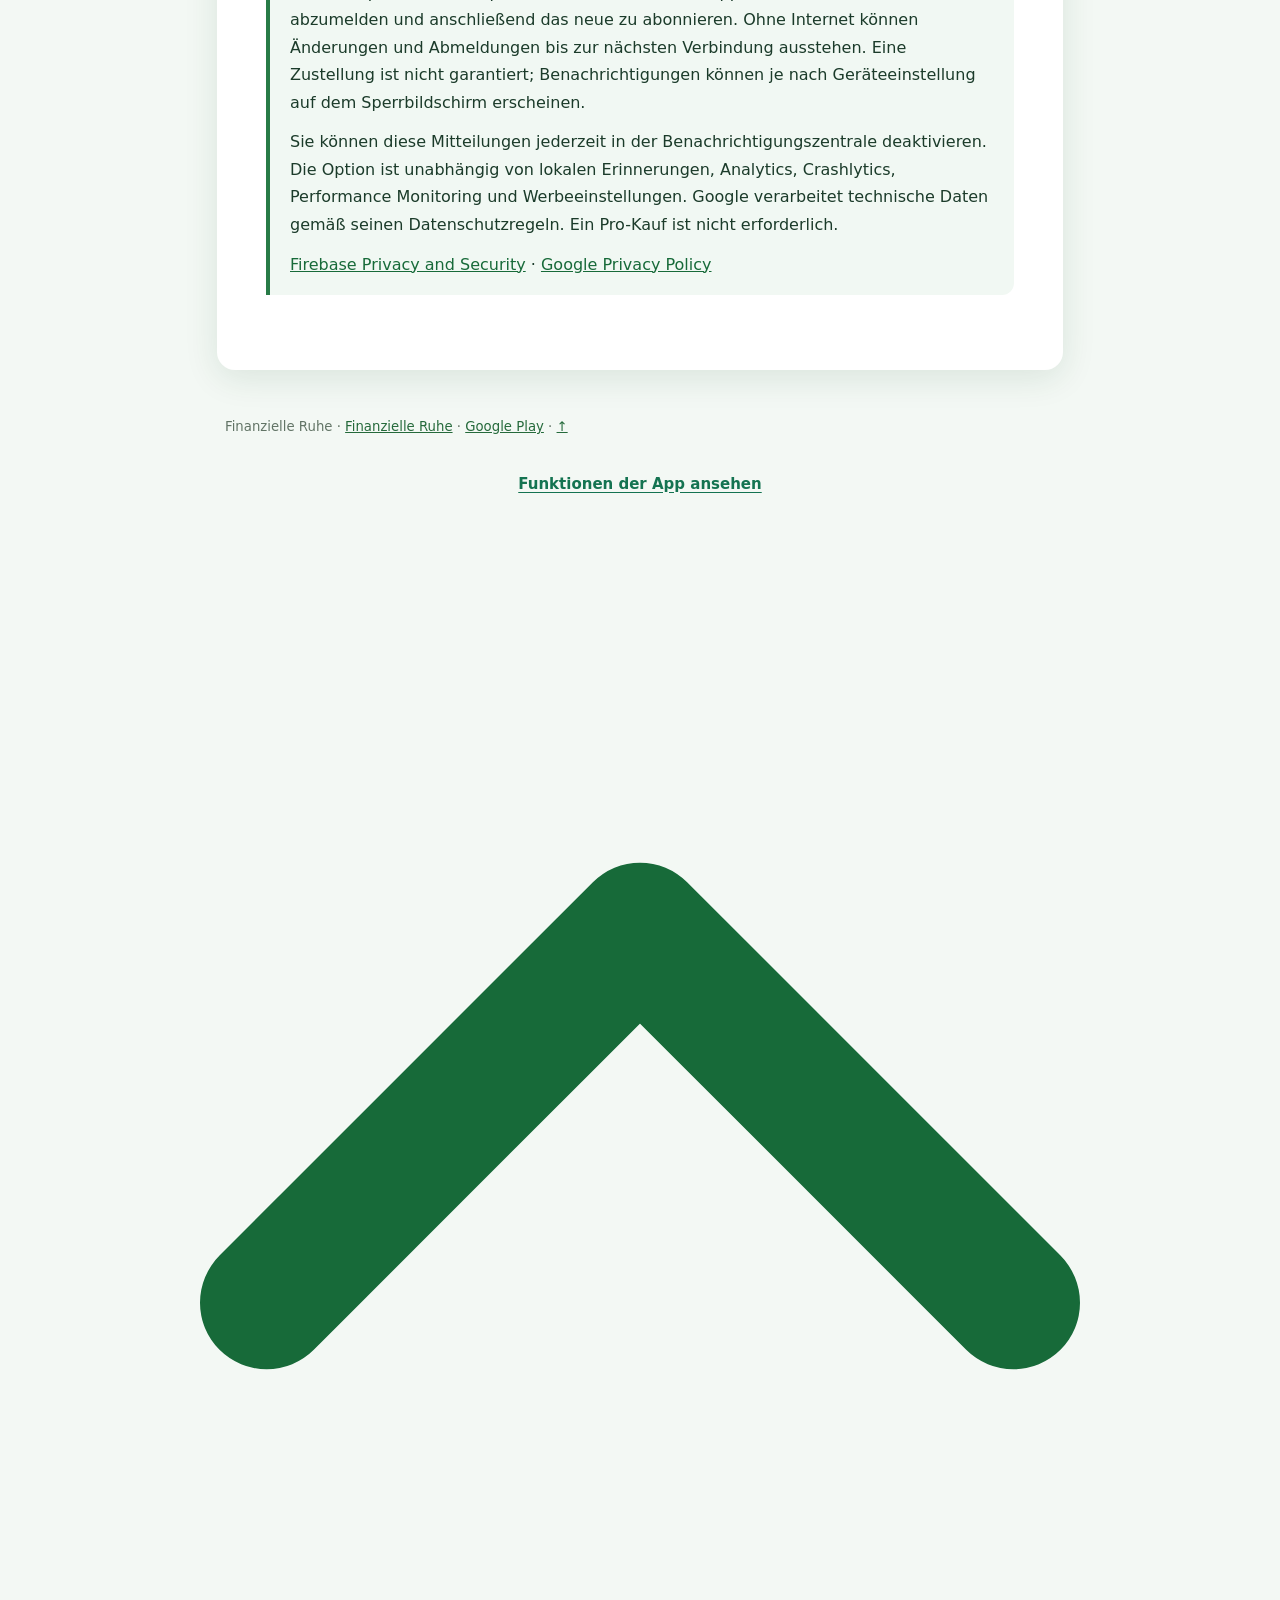
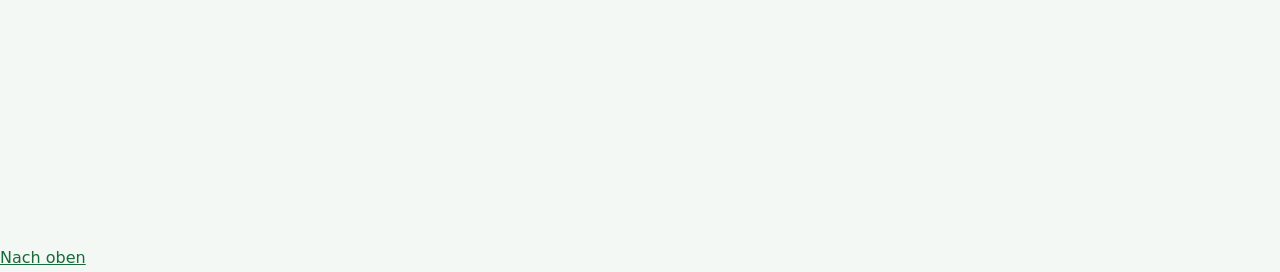
==== commit 7b0f4dd8: "Inclui politica de privacidade para Windows" ====
--- a/de/index.html
+++ b/de/index.html
@@ -4,7 +4,7 @@
 <head>
 <meta charset="utf-8">
 <meta name="viewport" content="width=device-width, initial-scale=1">
-<meta name="description" content="Wie Finanzielle Ruhe Daten verarbeitet, schützt und Ihnen die Kontrolle darüber ermöglicht.">
+<meta name="description" content="Diese Erklärung gilt für die von Anselmo Eller entwickelten Android- und Windows-Versionen. Die ursprünglichen Abschnitte unten beschreiben Android (Finanzielle Ruhe); diese Ergänzung erläutert die Besonderheiten von Windows (Finanzieller Frieden). Die Windows-Version wird für den Microsoft Store vorbereitet und ist noch nicht öffentlich erhältlich. Die Lizenzangaben beschreiben die geplante Integration, die vor Veröffentlichung überprüft wird.">
 <link rel="canonical" href="https://anselmoeller.github.io/mymoney-privacidade/de/">
 <link rel="alternate" hreflang="pt-BR" href="https://anselmoeller.github.io/mymoney-privacidade/">
 <link rel="alternate" hreflang="en-US" href="https://anselmoeller.github.io/mymoney-privacidade/en/">
@@ -16,12 +16,12 @@
 <link rel="alternate" hreflang="x-default" href="https://anselmoeller.github.io/mymoney-privacidade/">
 <meta name="robots" content="index,follow">
 <meta name="theme-color" content="#216C36">
-<title>Datenschutzerklärung | Finanzielle Ruhe</title>
+<title>Datenschutzerklärung — Android und Windows | Finanzieller Frieden</title>
 
 <link rel="stylesheet" href="../assets/privacy-20261114.css">
 <link rel="stylesheet" href="../assets/pf-download-20261120.css">
 <!-- pf-seo-privacy-20261121: metadados sociais, sem alterar conteúdo jurídico -->
-<meta property="og:type" content="article"><meta property="og:title" content="Datenschutzerklärung | Finanzielle Ruhe"><meta property="og:description" content="Wie Finanzielle Ruhe Daten verarbeitet, schützt und Ihnen die Kontrolle darüber ermöglicht."><meta property="og:url" content="https://anselmoeller.github.io/mymoney-privacidade/de/"><meta property="og:image" content="https://anselmoeller.github.io/paz-financeira/assets/logo.png"><meta name="twitter:card" content="summary_large_image">
+<meta property="og:type" content="article"><meta property="og:title" content="Datenschutzerklärung — Android und Windows | Finanzieller Frieden"><meta property="og:description" content="Diese Erklärung gilt für die von Anselmo Eller entwickelten Android- und Windows-Versionen. Die ursprünglichen Abschnitte unten beschreiben Android (Finanzielle Ruhe); diese Ergänzung erläutert die Besonderheiten von Windows (Finanzieller Frieden). Die Windows-Version wird für den Microsoft Store vorbereitet und ist noch nicht öffentlich erhältlich. Die Lizenzangaben beschreiben die geplante Integration, die vor Veröffentlichung überprüft wird."><meta property="og:url" content="https://anselmoeller.github.io/mymoney-privacidade/de/"><meta property="og:image" content="https://anselmoeller.github.io/paz-financeira/assets/logo.png"><meta name="twitter:card" content="summary_large_image">
 <!-- PF-SITES-FAVICON-20261121 -->
 <link rel="icon" type="image/png" sizes="32x32" href="/mymoney-privacidade/assets/pf-icon-32-20261121.png">
 <link rel="icon" type="image/png" sizes="48x48" href="/mymoney-privacidade/assets/pf-icon-48-20261121.png">
@@ -32,6 +32,19 @@
 <!-- PAZ-FINANCEIRA-BACK-TO-TOP-20261121 -->
 <link rel="stylesheet" href="/mymoney-privacidade/assets/botao-topo.css">
 <script defer src="/mymoney-privacidade/assets/botao-topo.js"></script>
+<!-- pf-windows-style-20261124 -->
+<style>
+#pf-windows-20261124{box-sizing:border-box;margin:1.2rem auto;padding:clamp(1rem,3vw,2rem);max-width:1040px;background:#f0f7f2;color:#263a2d;border:1px solid #b9d5c1;border-left:5px solid #216c36;border-radius:16px;line-height:1.65;overflow-wrap:anywhere}
+#pf-windows-20261124 h2,#pf-windows-20261124 h3{color:#19572d;margin:0 0 .5em;line-height:1.3}
+#pf-windows-20261124 p{margin:.6em 0 1em;color:#263a2d}
+#pf-windows-20261124 .pf-w-grid{display:grid;grid-template-columns:repeat(auto-fit,minmax(min(100%,260px),1fr));gap:1rem;margin:1rem 0}
+#pf-windows-20261124 .pf-w-card{min-width:0;background:#fff;border:1px solid #d3e3d8;border-radius:12px;padding:1rem}
+#pf-windows-20261124 .pf-w-button{display:inline-block;background:#216c36;color:#fff;padding:.65em 1em;border-radius:9px;text-decoration:none;font-weight:700;max-width:100%}
+#pf-windows-20261124 .pf-w-status{display:inline-block;font-weight:700;border:1px solid #b9d5c1;background:#e1eee5;padding:.35em .7em;border-radius:8px}
+#pf-windows-20261124 a:not(.pf-w-button){color:#19572d;text-decoration:underline}
+#pf-windows-20261124 a:focus-visible{outline:3px solid #4169e1;outline-offset:3px}
+#pf-windows-20261124 .pf-w-divider{border-top:1px solid #b9d5c1;padding-top:1em;margin-top:1em}
+</style>
 </head>
 <body id="top">
 <span id="pf-btt-start-20261121" aria-hidden="true"></span>
@@ -52,6 +65,25 @@
     <figure class="pf-download-qr"><a href="https://play.google.com/store/apps/details?id=com.anspro.mymoney.app&amp;hl=de_DE" target="_blank" rel="noopener noreferrer"><img src="../assets/qr-play-de.png" alt="QR Code — Google Play / Finanzielle Ruhe" width="144" height="144" loading="lazy" decoding="async"></a><figcaption>Scannen Sie diesen QR-Code mit dem Smartphone, um den offiziellen Google-Play-Eintrag zu öffnen.</figcaption></figure>
   </div>
 </section>
+<!-- pf-windows-20261124:start -->
+<section id="pf-windows-20261124" aria-labelledby="pf-w-title">
+<h2 id="pf-w-title">Datenschutzerklärung — Android und Windows</h2>
+<p><strong>Windows-Ergänzung: 24. November 2026</strong></p>
+<p>Diese Erklärung gilt für die von Anselmo Eller entwickelten Android- und Windows-Versionen. Die ursprünglichen Abschnitte unten beschreiben Android (Finanzielle Ruhe); diese Ergänzung erläutert die Besonderheiten von Windows (Finanzieller Frieden). Die Windows-Version wird für den Microsoft Store vorbereitet und ist noch nicht öffentlich erhältlich. Die Lizenzangaben beschreiben die geplante Integration, die vor Veröffentlichung überprüft wird.</p>
+<h3>Daten und lokale Sicherheit</h3>
+<p>Windows kann Ausgaben, Einnahmen, Aufgaben, Erinnerungen, Notizen, Tagebuch, Sparziele, Belege, Audio, erkannten Text und Einstellungen speichern. Strukturierte Datenbanken werden lokal mit AES-256-GCM verschlüsselt; der Schlüssel wird durch den sicheren Windows-Speicher (Electron safeStorage/DPAPI) geschützt. Die optionale Zugangs-PIN hat 8 bis 16 Ziffern. Es gibt kein Online-Konto beim Entwickler und keine automatische Datensynchronisierung. Der Schutz hängt vom Gerät ab und beseitigt nicht alle Risiken. Windows Hello ist noch nicht verfügbar.</p>
+<h3>Mikrofon, Diktat und OCR</h3>
+<p>Das Mikrofon wird verwendet, wenn Sie eine Aufnahme anfordern. Die integrierte Transkription versucht eine kompatible lokale Windows-Spracherkennung zu nutzen; Verfügbarkeit hängt von Berechtigungen, installierten Komponenten, Sprache und Audioformat ab. Bei Verwendung der Windows-Spracheingabe (Win + H) kann der Windows-Sprachdienst Informationen entsprechend Ihren Einstellungen online verarbeiten. OCR nutzt ausgewählte Dateien und kompatible lokale Werkzeuge. Aufnahmen werden nicht automatisch zur Transkription an den Entwickler gesendet. Zur Transkription erstellt die App eine lokale temporäre WAV-Datei und versucht, sie danach zu löschen. Bei Fehlern oder abruptem Abbruch können temporäre Dateien auf dem Gerät verbleiben.</p>
+<h3>Sicherungen, Dateien und Benachrichtigungen</h3>
+<p>Portable Sicherungen sind verschlüsselt und durch die vom Format verlangten Zugangsdaten geschützt. Windows-Sicherungen können eine separate PIN mit 8 bis 16 Ziffern nutzen. Automatische Pro-Sicherungen verwenden den ausgewählten Ordner und setzen eine laufende App und einen verfügbaren Datentresor voraus; es gibt keine Cloud-Sicherung des Entwicklers. Bewahren Sie die Zugangsdaten sicher auf. Exportierte PDF-, TXT- und andere Dateien können personenbezogene Daten enthalten und sind nicht automatisch durch die App-PIN geschützt. Lokale Benachrichtigungen hängen von Windows-Berechtigungen ab; Titel und Daten können auf dem Sperrbildschirm erscheinen.</p>
+<h3>Pro-Käufe und externe Dienste</h3>
+<p>Vertrieb und einmalige Pro-Freischaltung über den Microsoft Store werden vorbereitet. Nach der Integration verarbeitet Microsoft Zahlung und Lizenzprüfung; die App soll keine vollständigen Kartendaten erhalten. Microsoft kann Konto-, Transaktions-, Lizenz-, Geräte- und Verbindungsdaten gemäß eigenen Richtlinien verarbeiten. Android- und Windows-Käufe sind unabhängig. Die aktuelle Windows-Version enthält keine Werbung, kein AdMob, keine Firebase-Mitteilungen und keine Ferntelemetrie des Entwicklers. Optionale Frankfurter-Wechselkursabfragen verwenden Währungscodes, keine Kontostände oder Notizen; der Anbieter kann technische Verbindungsdaten erhalten. Für externe Links gelten die Richtlinien der jeweiligen Dienste.</p>
+<h3>Speicherdauer, Löschung und Rechte</h3>
+<p>Lokale Daten bleiben gespeichert, bis sie gelöscht oder vom Gerät entfernt werden. Sie können Einträge in der App einsehen, berichtigen und löschen; Sicherungen und Exporte müssen separat gelöscht werden. Der Entwickler kann Ihre lokale Datenbank nicht aus der Ferne löschen oder wiederherstellen. Bei Datenschutzfragen und zur Ausübung Ihrer Rechte nach geltendem Recht wenden Sie sich an moneyproapp@gmail.com. Kauf- und Lizenzfragen können auch Microsoft-Support erfordern.</p>
+<p><a href="https://privacy.microsoft.com/privacystatement">Microsoft-Datenschutzerklärung</a> · <a href="mailto:moneyproapp@gmail.com">moneyproapp@gmail.com</a></p>
+<div class="pf-w-divider"><strong>Android (Finanzielle Ruhe) — bei Google Play verfügbar</strong></div>
+</section>
+<!-- pf-windows-20261124:end -->
 <h2 id="section-1">1. App und Zweck</h2>
 <p>Diese Datenschutzerklärung gilt für Finanzielle Ruhe (vormals MyMoney, MeuDinheiro und MiDinero), entwickelt von Anselmo Eller, Android-Paket com.anspro.mymoney.app, Version 1.3.0. Die App hilft bei der Organisation von Ausgaben, Einnahmen, Notizen, Sprachaufnahmen, Aufgaben, Tagebuch und Sparzielen. Sie ist weder eine Bank noch ein Wertpapier- oder Zahlungsdienst.</p>
 <p>Die wesentlichen persönlichen Einträge werden lokal gespeichert. Für deren Erstellung und Speicherung ist kein Online-Konto beim Entwickler erforderlich.</p>
